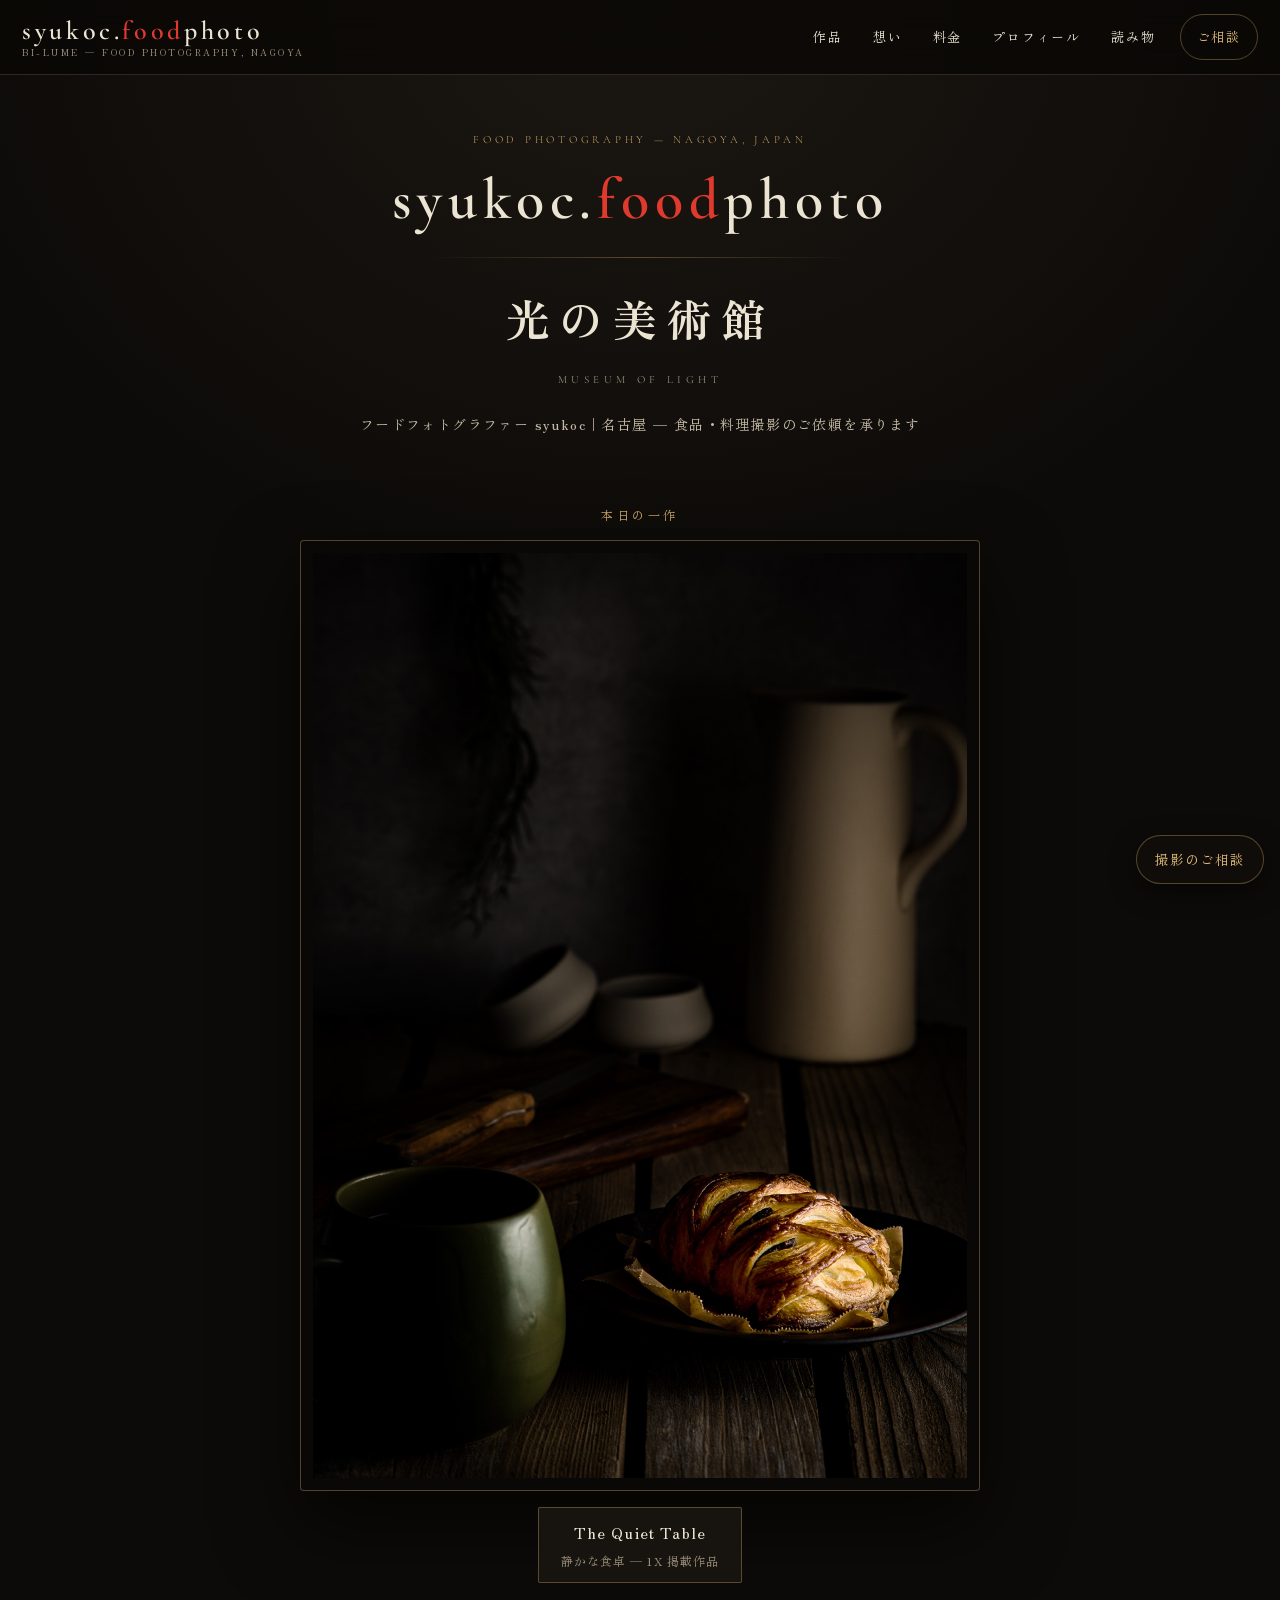
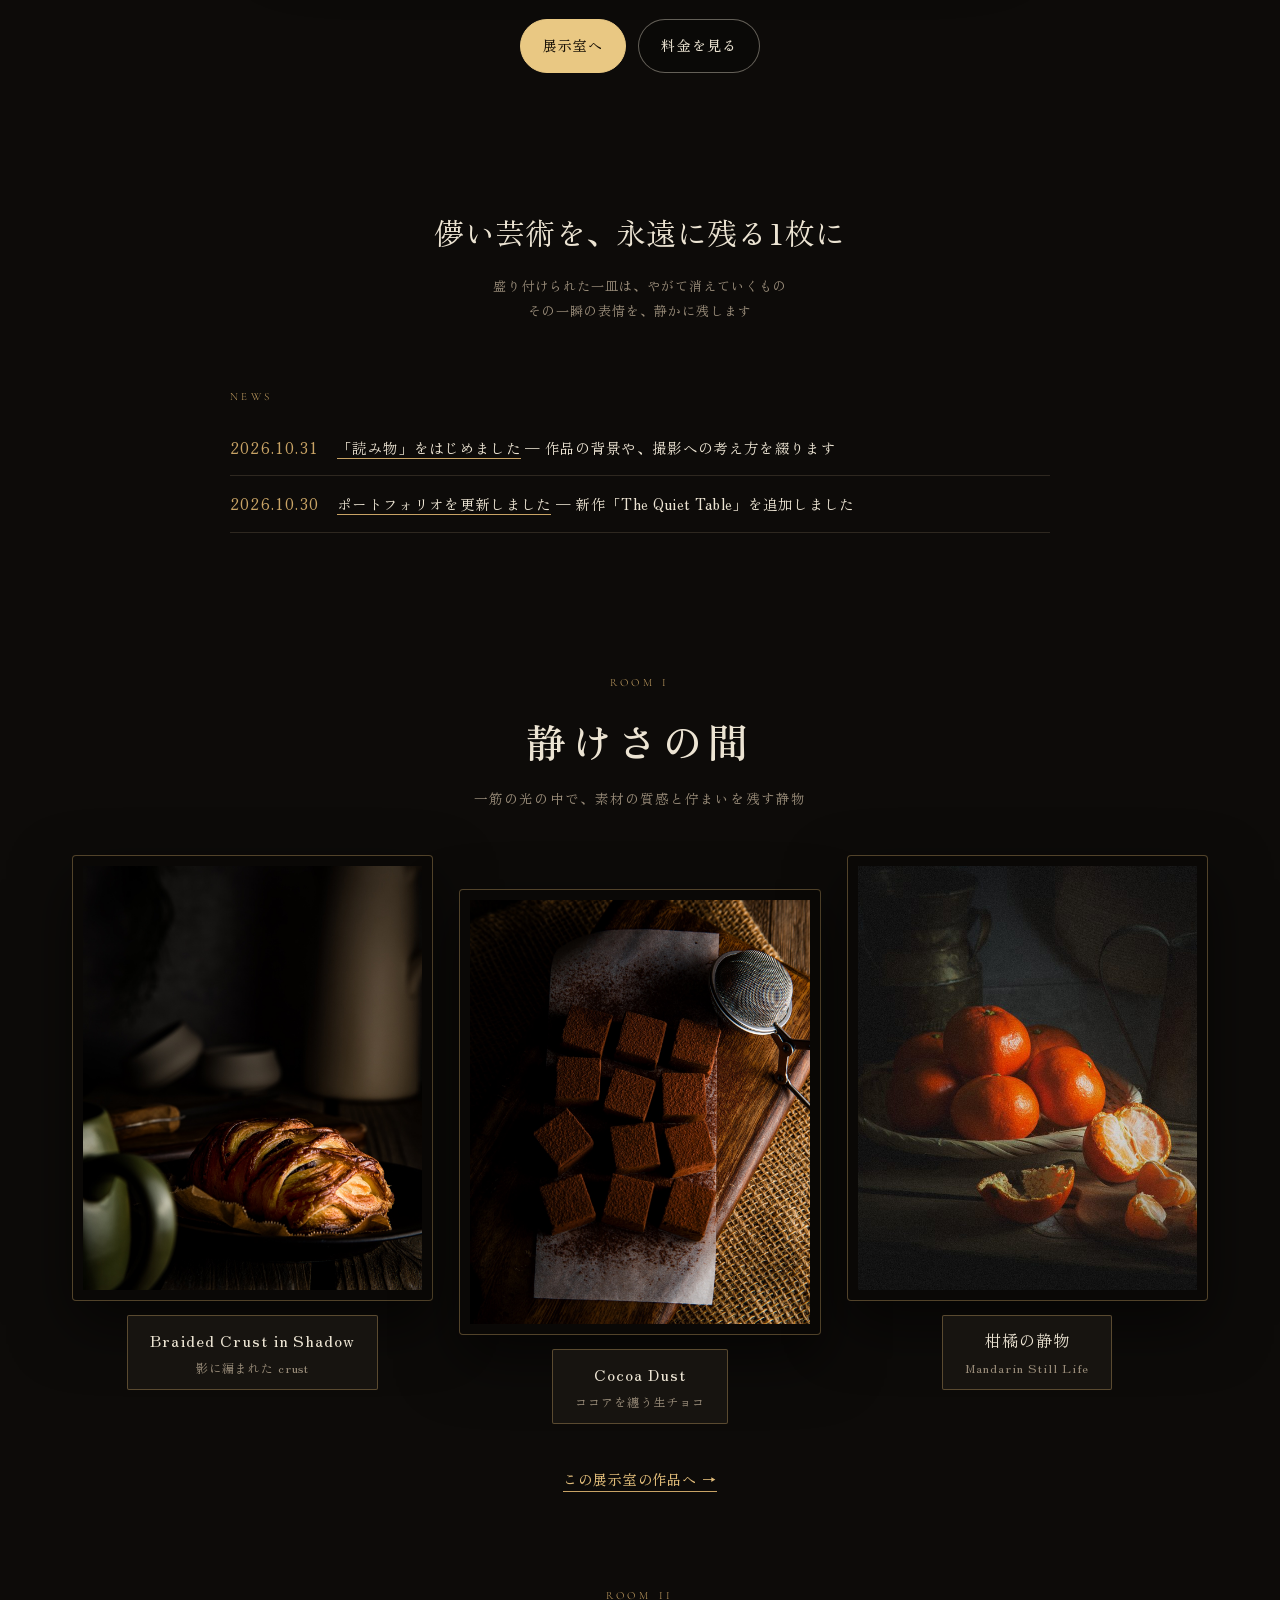
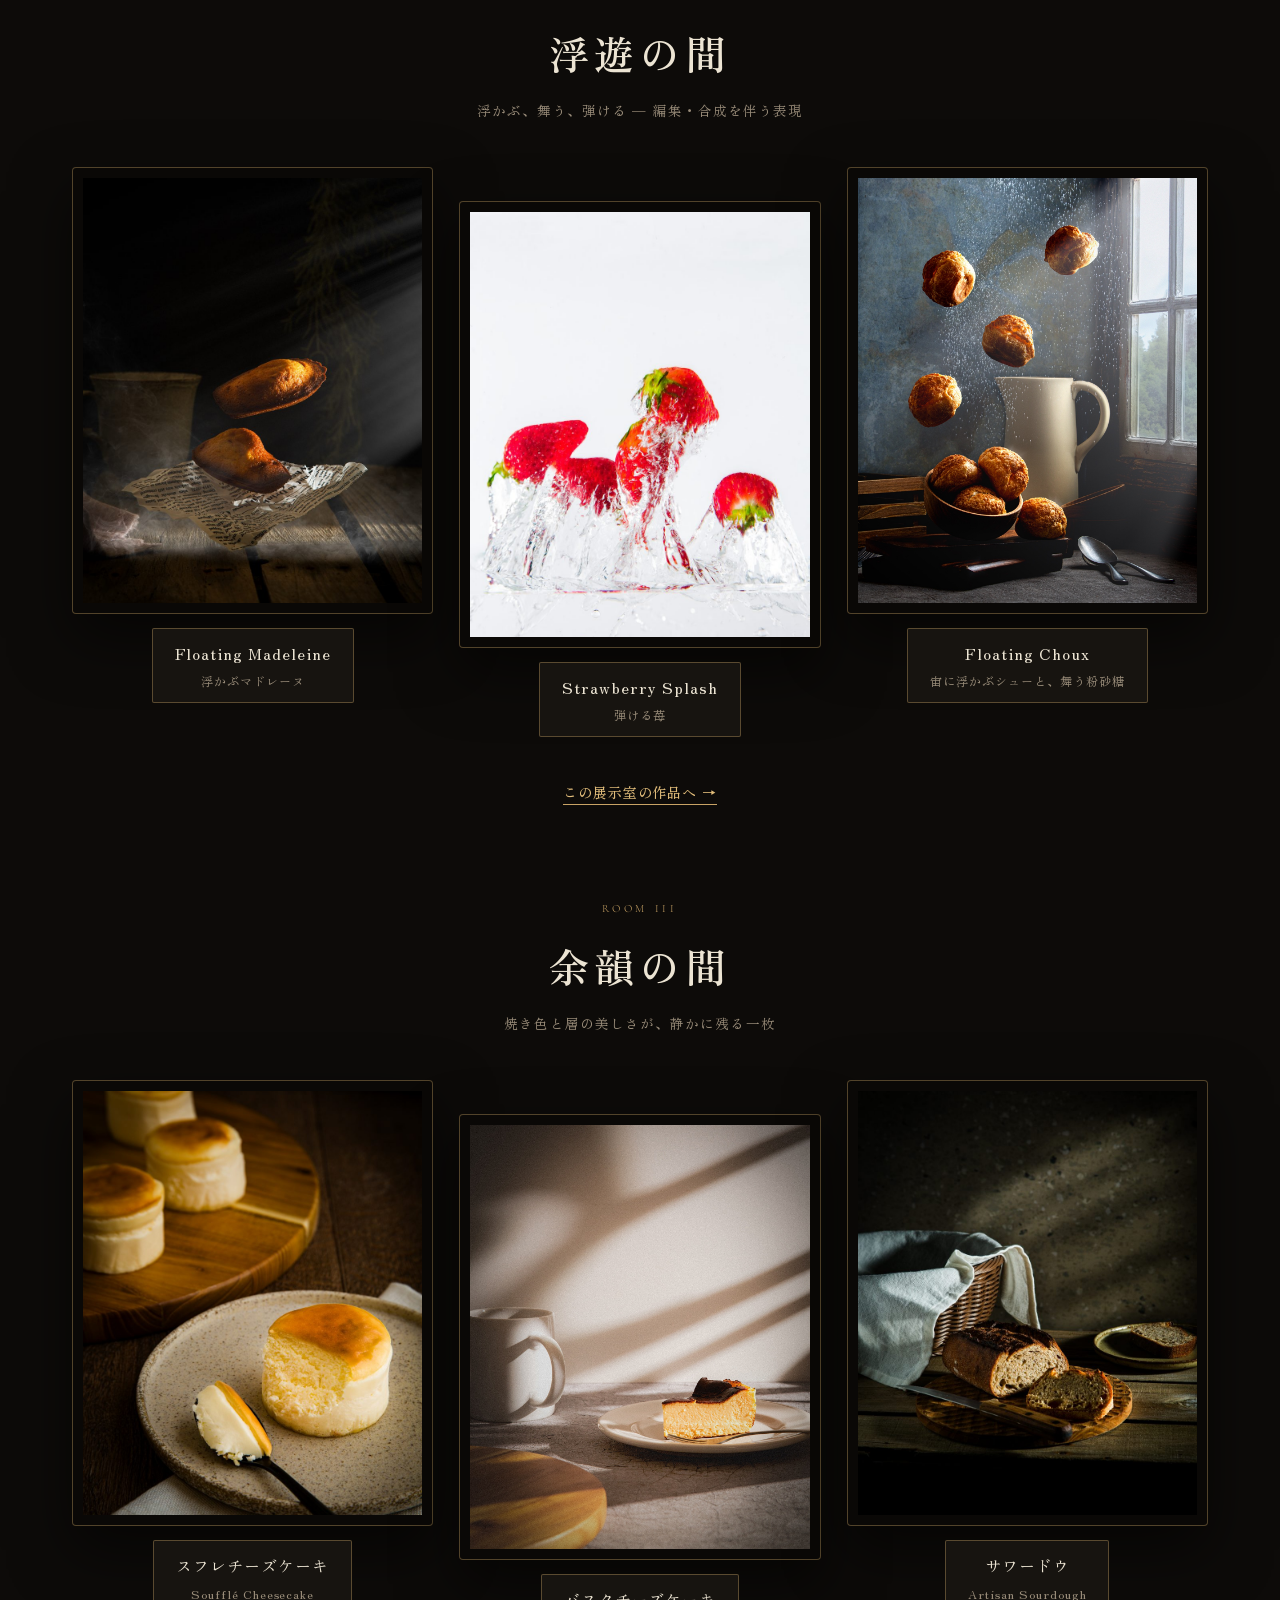
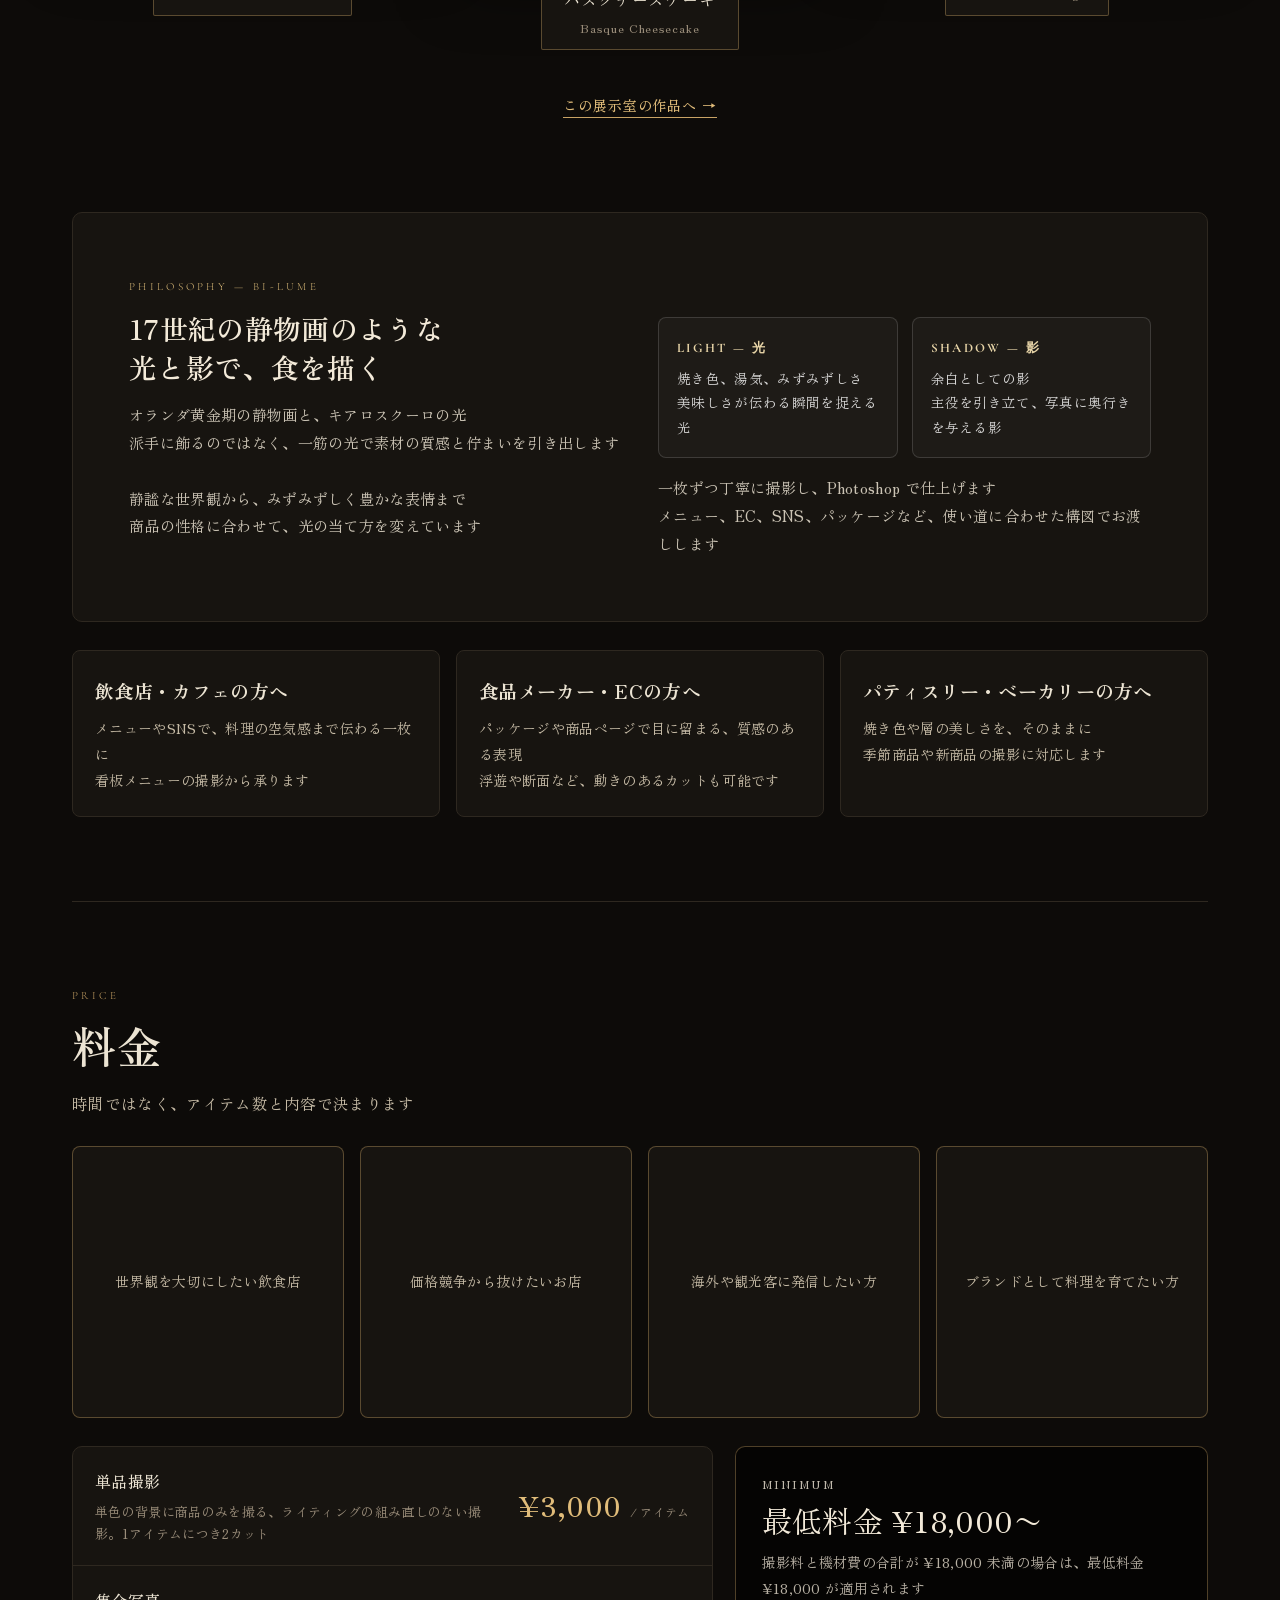
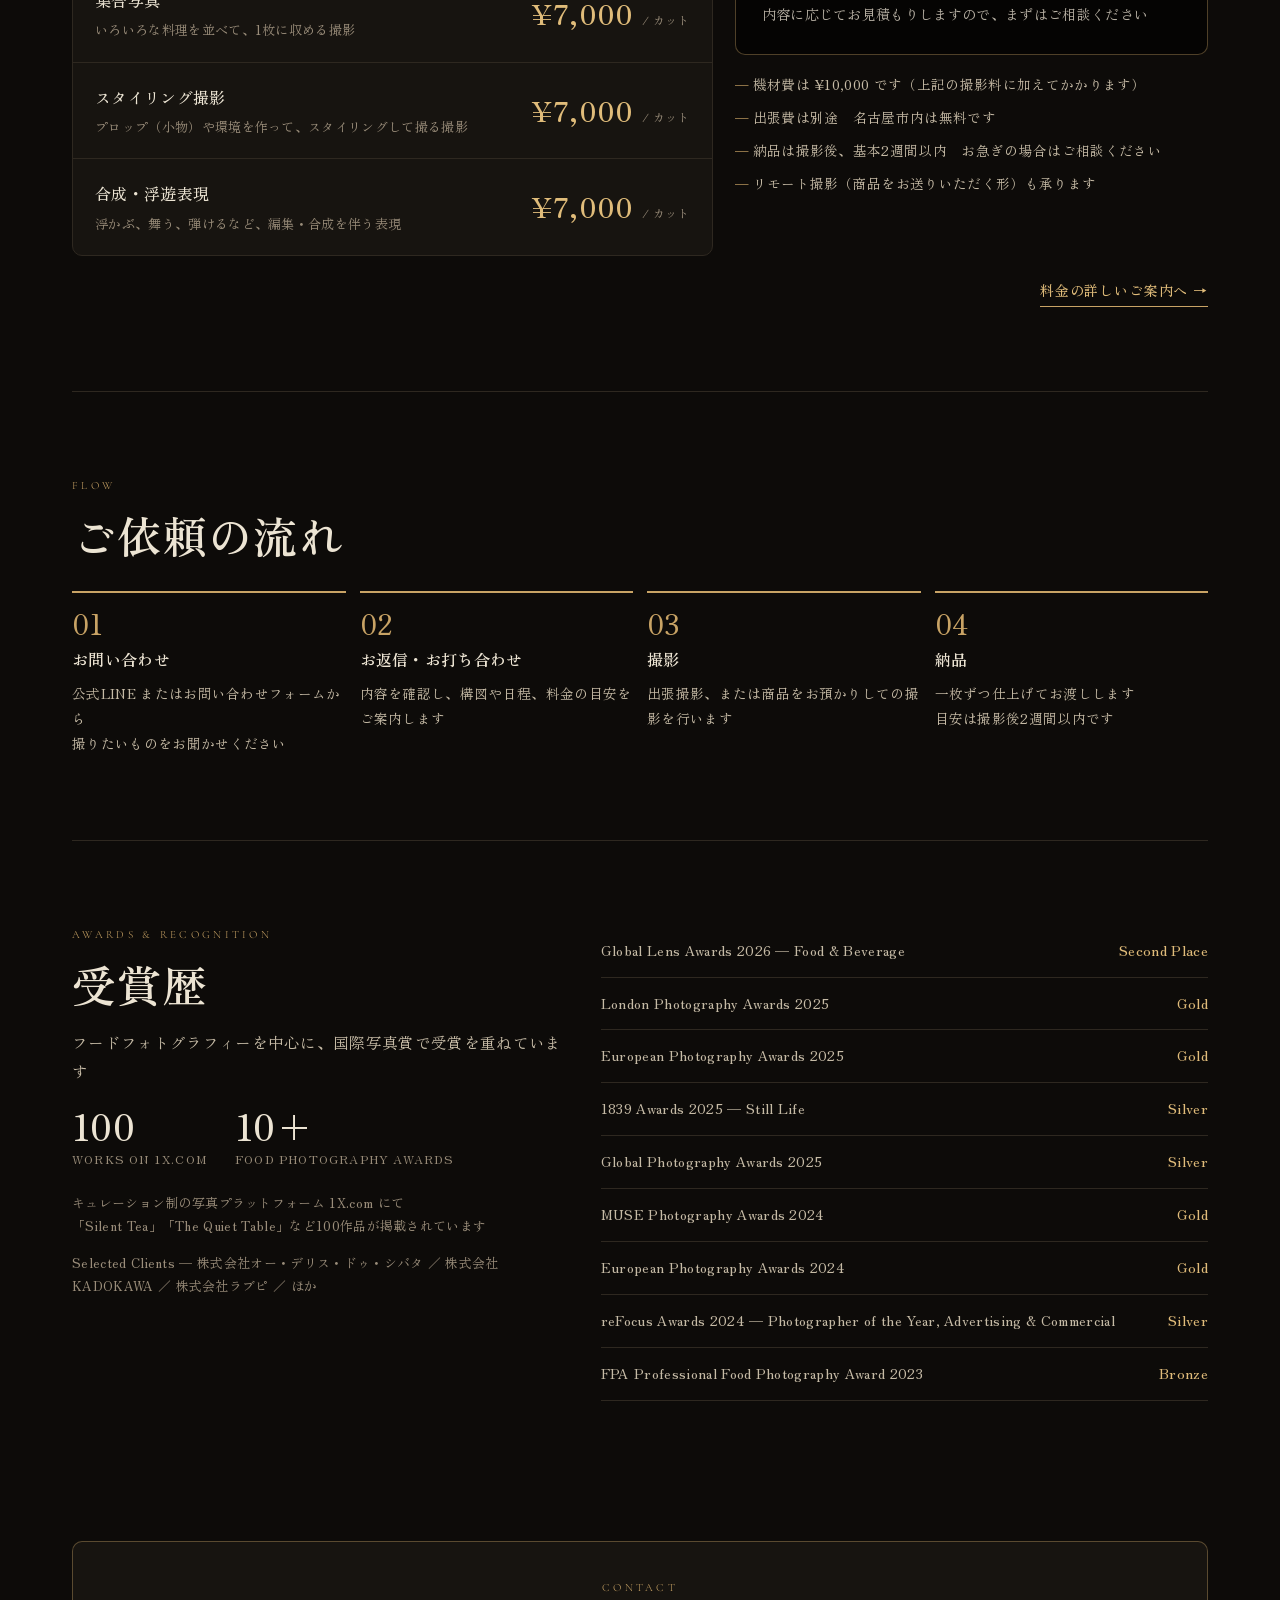
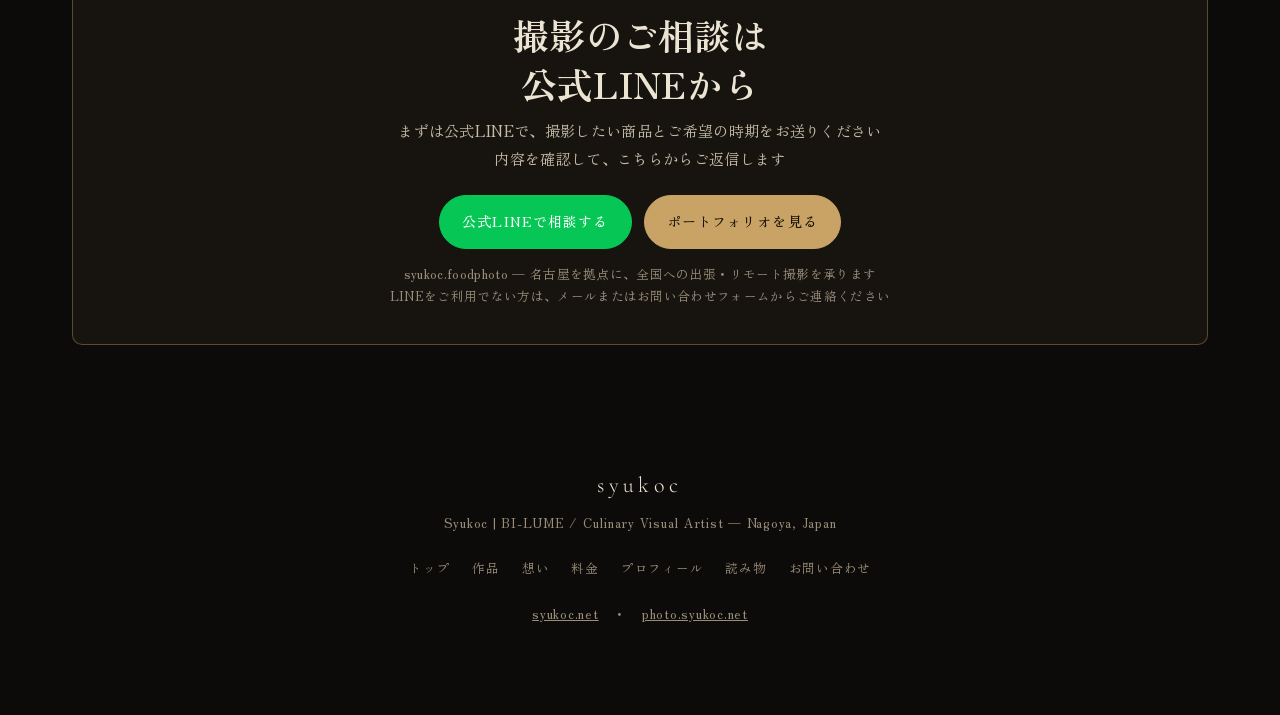
==== index.html @ c7674ef5 "ロゴ表記を統一（foodだけ赤）" ====
<!doctype html>
<html lang="ja">
<head>
<meta charset="utf-8">
<meta name="viewport" content="width=device-width, initial-scale=1, viewport-fit=cover">
<meta name="color-scheme" content="dark">
<link rel="icon" href="data:,">
<title>名古屋のフードフォトグラファー｜syukoc公式サイト</title>
<meta name="description" content="名古屋を拠点に、飲食店・和菓子店・食品ブランドの世界観を伝える料理写真を撮影しています。光と影で食の美しさを残すフードフォトグラファー syukoc の公式サイト。">
<link rel="canonical" href="https://www.syukoc.net/">
<meta name="google-site-verification" content="us7a9GE7_CIHOHsXaf1vhZFBxDh8U48A8EWt_XyC5-M">
<link rel="preconnect" href="https://fonts.googleapis.com"><link rel="preconnect" href="https://fonts.gstatic.com" crossorigin><link href="https://fonts.googleapis.com/css2?family=Cormorant+Garamond:ital,wght@0,400;0,500;0,600;1,400&family=Zen+Old+Mincho:wght@400;700;900&family=Noto+Sans+JP:wght@300;400;500;700&display=swap" rel="stylesheet">
<link rel="stylesheet" href="assets/museum.css">
</head>
<body>
<header class="header" id="header">
  <a class="logo" href="index.html">syukoc.<span class="food">food</span>photo<small>BI-LUME — FOOD PHOTOGRAPHY, NAGOYA</small></a>
  <nav class="nav" aria-label="メインメニュー">
    <a href="collections/">作品</a><a href="philosophy/">想い</a><a href="services/">料金</a><a href="who-is-syukoc/">プロフィール</a><a href="読み物/">読み物</a>
    <a class="cta" href="contact/">ご相談</a>
  </nav>
</header>
<main>

  <section class="entrance" aria-label="入口">
    <div class="exhibit-tag">Food Photography — Nagoya, Japan</div>
    <h1 class="brand">syukoc.<span class="food">food</span>photo</h1>
    <div class="brand-rule"></div>
    <h2 class="museum-name">光の美術館<small>Museum of Light</small></h2>
    <p class="identity-line">フードフォトグラファー syukoc｜名古屋 — 食品・料理撮影のご依頼を承ります</p>

    <div class="today">
      <div class="today-tag">本日の一作</div>
      <div class="frame"><img src="assets/img/quiet-table.jpg" alt="暗い光の中、木のテーブルにパンと器を置いた静かな食卓"></div>
      <div class="plate"><span class="t">The Quiet Table</span><span class="s">静かな食卓 — 1X 掲載作品</span></div>
    </div>

    <div class="entrance-actions">
      <a class="btn btn-gold" href="#rooms">展示室へ</a>
      <a class="btn btn-ghost" href="services/">料金を見る</a>
    </div>
  </section>

  <div class="wrap">
    <section class="intro">
      <p>儚い芸術を、永遠に残る1枚に</p>
      <small>盛り付けられた一皿は、やがて消えていくもの<br>その一瞬の表情を、静かに残します</small>
    </section>

    <section class="section-tight" aria-label="お知らせ">
      <div class="news">
        <div class="label">News</div>
        <ul class="news-list">
          <li><time datetime="2026-10-31">2026.10.31</time><span><a href="読み物/">「読み物」をはじめました</a> — 作品の背景や、撮影への考え方を綴ります</span></li>
          <li><time datetime="2026-10-30">2026.10.30</time><span><a href="https://photo.syukoc.net" target="_blank" rel="noopener">ポートフォリオを更新しました</a> — 新作「The Quiet Table」を追加しました</span></li>
        </ul>
      </div>
    </section>
  </div>

  <div class="wrap" id="rooms">

    <section class="room" aria-label="第一室 静けさの間">
      <div class="room-head">
        <div class="no">Room I</div>
        <h2>静けさの間</h2>
        <p>一筋の光の中で、素材の質感と佇まいを残す静物</p>
      </div>
      <div class="hang">
        <figure class="work">
          <div class="frame"><img src="assets/img/braided.jpg" alt="編み目の焼き色が際立つパンを、光と影の中で近くから捉えた静物"></div>
          <div class="plate"><span class="t">Braided Crust in Shadow</span><span class="s">影に編まれた crust</span></div>
        </figure>
        <figure class="work">
          <div class="frame"><img src="assets/img/cocoa.jpg" alt="ココアパウダーを纏った生チョコを真上から捉えた写真"></div>
          <div class="plate"><span class="t">Cocoa Dust</span><span class="s">ココアを纏う生チョコ</span></div>
        </figure>
        <figure class="work">
          <div class="frame"><img src="assets/img/09-mandarin-still-life.jpg" alt="柑橘を題材にした静物"></div>
          <div class="plate"><span class="t">柑橘の静物</span><span class="s">Mandarin Still Life</span></div>
        </figure>
      </div>
      <div class="room-link"><a class="link-arrow" href="the-alchemy-of-light/">この展示室の作品へ →</a></div>
    </section>

    <section class="room" aria-label="第二室 浮遊の間">
      <div class="room-head">
        <div class="no">Room II</div>
        <h2>浮遊の間</h2>
        <p>浮かぶ、舞う、弾ける — 編集・合成を伴う表現</p>
      </div>
      <div class="hang">
        <figure class="work">
          <div class="frame"><img src="assets/img/madeleine.jpg" alt="一筋の光の中で浮遊するマドレーヌ"></div>
          <div class="plate"><span class="t">Floating Madeleine</span><span class="s">浮かぶマドレーヌ</span></div>
        </figure>
        <figure class="work">
          <div class="frame"><img src="assets/img/strawberry-splash.jpg" alt="水しぶきとともに弾ける苺"></div>
          <div class="plate"><span class="t">Strawberry Splash</span><span class="s">弾ける苺</span></div>
        </figure>
        <figure class="work">
          <div class="frame"><img src="assets/img/floating-choux.jpg" alt="窓辺の光の中で浮かぶシュークリームと、舞う粉砂糖"></div>
          <div class="plate"><span class="t">Floating Choux</span><span class="s">宙に浮かぶシューと、舞う粉砂糖</span></div>
        </figure>
      </div>
      <div class="room-link"><a class="link-arrow" href="gravity-defied/">この展示室の作品へ →</a></div>
    </section>

    <section class="room" aria-label="第三室 余韻の間">
      <div class="room-head">
        <div class="no">Room III</div>
        <h2>余韻の間</h2>
        <p>焼き色と層の美しさが、静かに残る一枚</p>
      </div>
      <div class="hang">
        <figure class="work">
          <div class="frame"><img src="assets/img/souffle.jpg" alt="スフレチーズケーキ"></div>
          <div class="plate"><span class="t">スフレチーズケーキ</span><span class="s">Soufflé Cheesecake</span></div>
        </figure>
        <figure class="work">
          <div class="frame"><img src="assets/img/basque.jpg" alt="窓辺の光で撮ったバスクチーズケーキ"></div>
          <div class="plate"><span class="t">バスクチーズケーキ</span><span class="s">Basque Cheesecake</span></div>
        </figure>
        <figure class="work">
          <div class="frame"><img src="assets/img/03-artisan-sourdough.jpg" alt="職人のサワードウブレッド"></div>
          <div class="plate"><span class="t">サワードウ</span><span class="s">Artisan Sourdough</span></div>
        </figure>
      </div>
      <div class="room-link"><a class="link-arrow" href="culinary-narratives/">この展示室の作品へ →</a></div>
    </section>

    <section class="section" id="philosophy">
      <div class="philosophy">
        <div class="label">Philosophy — BI-LUME</div>
        <div class="philosophy-grid">
          <div>
            <h3>17世紀の静物画のような<br>光と影で、食を描く</h3>
            <p>オランダ黄金期の静物画と、キアロスクーロの光<br>派手に飾るのではなく、一筋の光で素材の質感と佇まいを引き出します<br><br>静謐な世界観から、みずみずしく豊かな表情まで<br>商品の性格に合わせて、光の当て方を変えています</p>
          </div>
          <div>
            <div class="bi">
              <div><b>LIGHT — 光</b><span>焼き色、湯気、みずみずしさ<br>美味しさが伝わる瞬間を捉える光</span></div>
              <div><b>SHADOW — 影</b><span>余白としての影<br>主役を引き立て、写真に奥行きを与える影</span></div>
            </div>
            <p style="margin-top:16px">一枚ずつ丁寧に撮影し、Photoshop で仕上げます<br>メニュー、EC、SNS、パッケージなど、使い道に合わせた構図でお渡しします</p>
          </div>
        </div>
      </div>

      <div class="cols3">
        <article class="use"><h3>飲食店・カフェの方へ</h3><p>メニューやSNSで、料理の空気感まで伝わる一枚に<br>看板メニューの撮影から承ります</p></article>
        <article class="use"><h3>食品メーカー・ECの方へ</h3><p>パッケージや商品ページで目に留まる、質感のある表現<br>浮遊や断面など、動きのあるカットも可能です</p></article>
        <article class="use"><h3>パティスリー・ベーカリーの方へ</h3><p>焼き色や層の美しさを、そのままに<br>季節商品や新商品の撮影に対応します</p></article>
      </div>
    </section>

    <hr class="divider">

    <section class="section" id="price">
      <div class="label">Price</div>
      <h2 class="h2">料金</h2>
      <p class="lead">時間ではなく、アイテム数と内容で決まります</p>

      <div class="audience-grid" aria-label="対象となるお客様">
        <article class="use"><p>世界観を大切にしたい飲食店</p></article>
        <article class="use"><p>価格競争から抜けたいお店</p></article>
        <article class="use"><p>海外や観光客に発信したい方</p></article>
        <article class="use"><p>ブランドとして料理を育てたい方</p></article>
      </div>

      <div class="price-layout">
        <div class="price-main">
          <div class="price-row">
            <div><h3>単品撮影</h3><p>単色の背景に商品のみを撮る、ライティングの組み直しのない撮影。1アイテムにつき2カット</p></div>
            <div class="price">¥3,000 <small>/ アイテム</small></div>
          </div>
          <div class="price-row">
            <div><h3>集合写真</h3><p>いろいろな料理を並べて、1枚に収める撮影</p></div>
            <div class="price">¥7,000 <small>/ カット</small></div>
          </div>
          <div class="price-row">
            <div><h3>スタイリング撮影</h3><p>プロップ（小物）や環境を作って、スタイリングして撮る撮影</p></div>
            <div class="price">¥7,000 <small>/ カット</small></div>
          </div>
          <div class="price-row">
            <div><h3>合成・浮遊表現</h3><p>浮かぶ、舞う、弾けるなど、編集・合成を伴う表現</p></div>
            <div class="price">¥7,000 <small>/ カット</small></div>
          </div>
        </div>
        <div>
          <div class="min-box">
            <div style="font-size:12px;letter-spacing:.18em;opacity:.8">MINIMUM</div>
            <div class="big">最低料金 ¥18,000〜</div>
            <p>撮影料と機材費の合計が ¥18,000 未満の場合は、最低料金 ¥18,000 が適用されます<br>内容に応じてお見積もりしますので、まずはご相談ください</p>
          </div>
          <ul class="note-list">
            <li>機材費は ¥10,000 です（上記の撮影料に加えてかかります）</li>
            <li>出張費は別途　名古屋市内は無料です</li>
            <li>納品は撮影後、基本2週間以内　お急ぎの場合はご相談ください</li>
            <li>リモート撮影（商品をお送りいただく形）も承ります</li>
          </ul>
        </div>
      </div>
      <div class="works-note"><a class="link-arrow" href="services/">料金の詳しいご案内へ →</a></div>
    </section>

    <hr class="divider">

    <section class="section" id="flow">
      <div class="label">Flow</div>
      <h2 class="h2">ご依頼の流れ</h2>
      <div class="flow">
        <div class="step"><div class="num">01</div><h3>お問い合わせ</h3><p>公式LINE またはお問い合わせフォームから<br>撮りたいものをお聞かせください</p></div>
        <div class="step"><div class="num">02</div><h3>お返信・お打ち合わせ</h3><p>内容を確認し、構図や日程、料金の目安をご案内します</p></div>
        <div class="step"><div class="num">03</div><h3>撮影</h3><p>出張撮影、または商品をお預かりしての撮影を行います</p></div>
        <div class="step"><div class="num">04</div><h3>納品</h3><p>一枚ずつ仕上げてお渡しします<br>目安は撮影後2週間以内です</p></div>
      </div>
    </section>

    <hr class="divider">

    <section class="section" id="awards">
      <div class="awards">
        <div>
          <div class="label">Awards &amp; Recognition</div>
          <h2 class="h2">受賞歴</h2>
          <p class="lead">フードフォトグラフィーを中心に、国際写真賞で受賞を重ねています</p>
          <div class="stat">
            <div><b>100</b><span>WORKS ON 1X.COM</span></div>
            <div><b>10+</b><span>FOOD PHOTOGRAPHY AWARDS</span></div>
          </div>
          <p style="color:var(--muted);font-size:13px;margin-top:18px;line-height:1.8">キュレーション制の写真プラットフォーム 1X.com にて<br>「Silent Tea」「The Quiet Table」など100作品が掲載されています</p>
          <p style="color:var(--muted);font-size:13px;margin-top:10px;line-height:1.8">Selected Clients — 株式会社オー・デリス・ドゥ・シバタ ／ 株式会社KADOKAWA ／ 株式会社ラブピ ／ ほか</p>
        </div>
        <ul class="award-list">
          <li><span>Global Lens Awards 2026 — Food &amp; Beverage</span><span>Second Place</span></li>
          <li><span>London Photography Awards 2025</span><span>Gold</span></li>
          <li><span>European Photography Awards 2025</span><span>Gold</span></li>
          <li><span>1839 Awards 2025 — Still Life</span><span>Silver</span></li>
          <li><span>Global Photography Awards 2025</span><span>Silver</span></li>
          <li><span>MUSE Photography Awards 2024</span><span>Gold</span></li>
          <li><span>European Photography Awards 2024</span><span>Gold</span></li>
          <li><span>reFocus Awards 2024 — Photographer of the Year, Advertising &amp; Commercial</span><span>Silver</span></li>
          <li><span>FPA Professional Food Photography Award 2023</span><span>Bronze</span></li>
        </ul>
      </div>
    </section>

    <section class="section-tight" id="contact" style="padding-bottom:84px">
      <div class="contact">
        <div class="label" style="text-align:center">Contact</div>
        <h2>撮影のご相談は<br>公式LINEから</h2>
        <p>まずは公式LINEで、撮影したい商品とご希望の時期をお送りください<br>内容を確認して、こちらからご返信します</p>
        <div style="display:flex;gap:12px;justify-content:center;flex-wrap:wrap">
          <a class="btn btn-line" href="https://lin.ee/RTCfIxx" target="_blank" rel="noopener">公式LINEで相談する</a>
          <a class="btn btn-dark" href="https://photo.syukoc.net" target="_blank" rel="noopener">ポートフォリオを見る</a>
        </div>
        <small>syukoc.foodphoto — 名古屋を拠点に、全国への出張・リモート撮影を承ります<br>LINEをご利用でない方は、メールまたはお問い合わせフォームからご連絡ください</small>
      </div>
    </section>
  </div>

</main>
<a class="consult-fixed" href="https://lin.ee/RTCfIxx" target="_blank" rel="noopener">撮影のご相談</a>
<footer>
  <div class="f-logo">syukoc</div>
  <div>Syukoc | BI-LUME / Culinary Visual Artist — Nagoya, Japan</div>
  <nav aria-label="フッターメニュー"><a href="">トップ</a><a href="collections/">作品</a><a href="philosophy/">想い</a><a href="services/">料金</a><a href="who-is-syukoc/">プロフィール</a><a href="読み物/">読み物</a><a href="contact/">お問い合わせ</a></nav>
  <div><a href="https://www.syukoc.net" style="padding:10px">syukoc.net</a> ・ <a href="https://photo.syukoc.net" target="_blank" rel="noopener" style="padding:10px">photo.syukoc.net</a></div>
</footer>
<script src="assets/museum.js"></script>
</body>
</html>
---- assets/museum.css ----
/* 光の美術館 — museum theme for syukoc.net (dark exhibition rooms) */
:root{
  --bg:#0d0b09;
  --bg-2:#12100c;
  --surface:#171410;
  --surface-2:#1d1913;
  --ink:#ece4d3;
  --ink-2:#c6bba6;
  --muted:#9a8d7a;
  --line:#2e2820;
  --line-brass:rgba(200,163,101,.38);
  --brand-red:#e03a2f;
  --gold:#c8a365;
  --gold-2:#e0bc7a;
  --dark:#0d0b09;
  --cream:#f3ead9;
  --radius:6px;
}
*{box-sizing:border-box}
html{scroll-behavior:smooth}
@media (prefers-reduced-motion: reduce){ html{scroll-behavior:auto} *{animation:none!important; transition:none!important} }
body{margin:0;background:var(--bg);color:var(--ink);font-family:"Zen Old Mincho",serif;font-weight:300;line-height:1.85;letter-spacing:.02em;-webkit-font-smoothing:antialiased}
a{color:inherit}
img{display:block;max-width:100%}
button,[role="button"]{min-height:44px}

/* Header — museum nameplate bar */
.header{position:fixed;inset:0 0 auto 0;z-index:50;display:flex;align-items:center;justify-content:space-between;padding:14px 22px;background:rgba(10,8,6,.82);backdrop-filter:blur(14px);color:var(--ink);box-shadow:0 1px 0 var(--line);transition:padding .35s}
.header.scrolled,.header.solid{padding:10px 22px}
.logo{font-family:"Cormorant Garamond",serif;font-size:26px;letter-spacing:.14em;font-weight:600;line-height:1;text-decoration:none;color:var(--ink)}
.logo .food{color:var(--brand-red)}
.logo small{display:block;font-family:"Zen Old Mincho",serif;font-size:9px;letter-spacing:.28em;font-weight:400;margin-top:4px;color:var(--muted)}
.nav{display:flex;gap:6px;align-items:center}
.nav a{text-decoration:none;font-size:13px;letter-spacing:.14em;padding:10px 12px;min-height:44px;display:inline-flex;align-items:center}
.nav a:hover{color:var(--gold-2)}
.nav .cta{border:1px solid var(--line-brass);border-radius:999px;padding:10px 16px;margin-left:6px;white-space:nowrap;flex-shrink:0;color:var(--gold-2)}
@media(max-width:900px){ .nav a:not(.cta){display:none} .logo{font-size:22px} }

/* Buttons */
.btn{display:inline-flex;align-items:center;justify-content:center;gap:8px;text-decoration:none;border-radius:999px;padding:13px 22px;min-height:48px;font-size:14px;letter-spacing:.08em;font-weight:500;transition:.2s;cursor:pointer}
.btn-gold{background:#e9c883;color:#1c1408;border:1px solid #e9c883}
.btn-gold:hover{background:#f4d99a}
.btn-ghost{border:1px solid rgba(236,228,211,.4);color:var(--ink);background:rgba(0,0,0,.18)}
.btn-ghost:hover{border-color:var(--gold-2);color:var(--gold-2)}
.btn-line{background:#06c755;color:#fff;border:1px solid #06c755}
.btn-line:hover{background:#05b34c}
.btn-dark{background:var(--gold);color:#171106;border:1px solid var(--gold)}

/* Fixed consult button */
.consult-fixed{position:fixed;right:16px;bottom:16px;z-index:60;display:inline-flex;align-items:center;gap:8px;background:rgba(16,13,10,.88);backdrop-filter:blur(8px);border:1px solid var(--line-brass);color:var(--gold-2);border-radius:999px;padding:11px 18px;font-size:13.5px;letter-spacing:.08em;text-decoration:none;box-shadow:0 8px 24px rgba(0,0,0,.5)}
.consult-fixed:hover{border-color:var(--gold-2)}

/* Hero (legacy, kept for safety) */
.hero{position:relative;min-height:100svh;background:#0f0c09;color:#fff;display:flex;flex-direction:column;justify-content:flex-end;overflow:hidden}
.hero-img{position:absolute;inset:0;width:100%;height:100%;object-fit:cover;object-position:center 72%}
.hero::after{content:"";position:absolute;inset:0;background:linear-gradient(to top, rgba(8,6,4,.88) 0%, rgba(8,6,4,.28) 42%, rgba(8,6,4,.08) 65%, rgba(8,6,4,.25) 100%)}
.hero-inner{position:relative;z-index:2;padding:0 22px 34px;max-width:1180px;width:100%;margin:0 auto}
.hero-eyebrow{font-family:"Cormorant Garamond",serif;letter-spacing:.32em;font-size:12px;text-transform:uppercase;color:#e8d5a8;margin-bottom:14px}
.hero h1{font-family:"Zen Old Mincho",serif;font-weight:600;font-size:clamp(42px,9vw,84px);line-height:1.08;letter-spacing:.04em;margin:0 0 18px;text-wrap:balance}
.hero h1 span{display:block}
.hero-sub{max-width:560px;font-size:15px;line-height:1.9;color:rgba(255,255,255,.88);margin:0 0 26px}
.hero-actions{display:flex;flex-wrap:wrap;gap:12px;align-items:center}
.hero-meta{display:flex;flex-wrap:wrap;gap:10px 22px;margin-top:28px;padding-top:18px;border-top:1px solid rgba(255,255,255,.22);font-size:12px;letter-spacing:.12em;color:rgba(255,255,255,.82)}
.hero-meta b{font-family:"Zen Old Mincho",serif;font-size:18px;letter-spacing:.06em;color:#fff;font-weight:600}
.scroll-hint{position:absolute;right:22px;bottom:34px;z-index:2;writing-mode:vertical-rl;font-size:11px;letter-spacing:.28em;color:rgba(255,255,255,.7)}
@media(max-width:640px){ .scroll-hint{display:none} .hero-inner{padding-bottom:28px} .hero-img{object-position:center 68%} }

/* Sub page hero — dark gallery entrance */
.page-hero{position:relative;background:#0b0908;color:var(--ink);overflow:hidden}
.page-hero img{position:absolute;inset:0;width:100%;height:100%;object-fit:cover;object-position:center 60%;opacity:.55}
.page-hero::after{content:"";position:absolute;inset:0;background:linear-gradient(to top, rgba(8,6,4,.94) 0%, rgba(8,6,4,.5) 55%, rgba(8,6,4,.45) 100%)}
.page-hero-inner{position:relative;z-index:2;max-width:1180px;margin:0 auto;padding:150px 22px 54px;width:100%}
.page-hero .eyebrow{font-family:"Cormorant Garamond",serif;letter-spacing:.32em;font-size:12px;text-transform:uppercase;color:#e8d5a8;margin-bottom:12px}
.page-hero h1{font-family:"Zen Old Mincho",serif;font-weight:600;font-size:clamp(30px,6vw,52px);line-height:1.25;letter-spacing:.03em;margin:0;text-wrap:balance}

/* Layout */
.wrap{max-width:1180px;margin:0 auto;padding:0 22px}
.wrap-narrow{max-width:820px;margin:0 auto;padding:0 22px}
.section{padding:84px 0}
.section-tight{padding:56px 0}
.label{font-family:"Cormorant Garamond",serif;letter-spacing:.30em;font-size:11px;text-transform:uppercase;color:var(--gold);margin-bottom:12px}
.h2{font-family:"Zen Old Mincho",serif;font-size:clamp(28px,5vw,44px);line-height:1.25;font-weight:600;margin:0 0 16px;letter-spacing:.03em}
.h3{font-family:"Zen Old Mincho",serif;font-size:22px;line-height:1.4;font-weight:600;margin:34px 0 12px;letter-spacing:.02em}
.lead{color:var(--ink-2);max-width:680px;font-size:15.5px}
.divider{height:1px;background:var(--line);border:0;margin:0}
.prose p{color:var(--ink-2);font-size:15.5px;margin:0 0 1.4em}
.prose p strong,.prose p b{color:var(--ink)}
.en{font-family:"Cormorant Garamond",serif;font-style:italic;color:var(--muted)}
.photo{margin:28px 0}
.photo img{width:100%;height:auto;border:1px solid var(--line-brass);border-radius:4px;box-shadow:0 24px 60px rgba(0,0,0,.55);padding:10px;background:#0a0806}
.photo figcaption{font-size:12.5px;color:var(--muted);margin-top:10px;letter-spacing:.06em;text-align:center}

/* Intro strip */
.intro{padding:64px 0 8px;text-align:center}
.intro p{font-family:"Zen Old Mincho",serif;font-size:clamp(20px,3.6vw,30px);line-height:1.7;margin:0}
.intro small{display:block;margin-top:16px;font-family:"Zen Old Mincho",serif;font-size:13px;color:var(--muted);letter-spacing:.08em;line-height:1.9}

/* News */
.news{max-width:820px;margin:0 auto}
.news-list{list-style:none;padding:0;margin:0;display:grid}
.news-list li{display:flex;gap:18px;padding:14px 0;border-bottom:1px solid var(--line);font-size:14.5px;align-items:baseline}
.news-list time{font-family:"Zen Old Mincho",serif;letter-spacing:.08em;color:var(--gold);white-space:nowrap;font-size:15px}
.news-list a{text-decoration:none;border-bottom:1px solid var(--gold)}

/* Works */
.works-head{display:flex;justify-content:space-between;align-items:flex-end;gap:20px;flex-wrap:wrap;margin-bottom:28px}
.filters{display:flex;gap:8px;flex-wrap:wrap}
.chip{border:1px solid var(--line);background:var(--surface);color:var(--ink-2);border-radius:999px;padding:10px 16px;min-height:44px;font-size:13px;letter-spacing:.06em;cursor:pointer;font-family:inherit}
.chip[aria-pressed="true"]{background:var(--gold);color:#171106;border-color:var(--gold)}
.works-grid{display:grid;grid-template-columns:repeat(3,1fr);gap:18px}
@media(max-width:900px){ .works-grid{grid-template-columns:repeat(2,1fr)} }
@media(max-width:560px){ .works-grid{grid-template-columns:1fr} }
.card{position:relative;overflow:hidden;border-radius:4px;background:#0a0806;cursor:pointer;border:1px solid var(--line-brass);padding:10px;text-align:left;width:100%;aspect-ratio:4/5;margin:0;font-family:inherit}
.card img{width:100%;height:100%;object-fit:cover;transition:transform .8s cubic-bezier(.2,.7,.2,1)}
.card:hover img,.card:focus-visible img{transform:scale(1.04)}
.card figcaption{position:absolute;inset:auto 10px 10px 10px;padding:22px;background:linear-gradient(to top, rgba(0,0,0,.85), transparent 78%);color:#fff}
.card .cat{font-size:11px;letter-spacing:.22em;color:#e8d5a8;text-transform:uppercase;font-family:"Cormorant Garamond",serif}
.card .title{font-family:"Zen Old Mincho",serif;font-size:22px;line-height:1.3;margin-top:4px}
.card .en-name{font-family:"Cormorant Garamond",serif;font-style:italic;opacity:.85;font-size:15px}
.works-note{margin-top:22px;display:flex;justify-content:flex-end;gap:16px;flex-wrap:wrap;align-items:center}
.link-arrow{text-decoration:none;font-weight:500;font-size:14px;letter-spacing:.06em;border-bottom:1px solid var(--gold);padding-bottom:2px;white-space:nowrap;color:var(--gold-2)}

/* Philosophy band */
.philosophy{background:var(--surface);color:var(--cream);border:1px solid var(--line);border-radius:10px;padding:52px 28px;overflow:hidden;position:relative}
@media(min-width:900px){ .philosophy{padding:64px 56px} }
.philosophy .label{color:#d9b978}
.philosophy-grid{display:grid;grid-template-columns:1fr 1fr;gap:36px;margin-top:10px}
@media(max-width:820px){ .philosophy-grid{grid-template-columns:1fr} }
.philosophy h3{font-family:"Zen Old Mincho",serif;font-size:28px;line-height:1.4;margin:0 0 14px;font-weight:600}
.philosophy p{color:rgba(243,234,217,.82);font-size:15px;margin:0}
.bi{display:grid;grid-template-columns:1fr 1fr;gap:14px;margin-top:8px}
.bi div{border:1px solid rgba(255,255,255,.14);border-radius:8px;padding:18px;background:rgba(255,255,255,.03)}
.bi b{display:block;font-family:"Cormorant Garamond",serif;letter-spacing:.18em;font-size:13px;color:#e8d5a8;margin-bottom:6px}
.bi span{font-size:13.5px;color:rgba(255,255,255,.82);line-height:1.8;display:block}

/* Numbered blocks */
.num-blocks{display:grid;gap:0;margin-top:10px}
.num-block{display:grid;grid-template-columns:88px 1fr;gap:20px;padding:30px 0;border-bottom:1px solid var(--line)}
.num-block:last-child{border-bottom:0}
.num-block .num{font-family:"Zen Old Mincho",serif;font-size:44px;color:var(--gold);line-height:1}
.num-block .en-t{font-family:"Cormorant Garamond",serif;font-style:italic;color:var(--muted);font-size:15px;letter-spacing:.06em}
.num-block h3{font-family:"Zen Old Mincho",serif;font-size:22px;margin:2px 0 10px;font-weight:600}
.num-block p{color:var(--ink-2);font-size:15px;margin:0}
@media(max-width:560px){ .num-block{grid-template-columns:56px 1fr} .num-block .num{font-size:32px} }

/* For who / use cards */
.cols3{display:grid;grid-template-columns:repeat(3,1fr);gap:16px;margin-top:28px}
@media(max-width:820px){ .cols3{grid-template-columns:1fr} }
.cols2{display:grid;grid-template-columns:1fr 1fr;gap:16px;margin-top:28px}
@media(max-width:820px){ .cols2{grid-template-columns:1fr} }
.use{border:1px solid var(--line);background:var(--surface);border-radius:8px;padding:22px}
.use h3{margin:0 0 8px;font-family:"Zen Old Mincho",serif;font-size:19px}
.use p{margin:0;color:var(--ink-2);font-size:14px}
.audience-grid{display:grid;grid-template-columns:repeat(4,1fr);gap:16px;margin-top:28px}
.audience-grid .use{display:flex;align-items:center;justify-content:center;text-align:center;aspect-ratio:1/1;border-color:var(--line-brass)}
@media(max-width:820px){ .audience-grid{grid-template-columns:1fr 1fr} }

/* Price */
.price-layout{display:grid;grid-template-columns:1.15fr .85fr;gap:22px;align-items:start;margin-top:28px}
@media(max-width:900px){ .price-layout{grid-template-columns:1fr} }
.price-main{border:1px solid var(--line);border-radius:10px;overflow:hidden;background:var(--surface)}
.price-row{display:grid;grid-template-columns:1fr auto;gap:16px;padding:20px 22px;border-bottom:1px solid var(--line);align-items:center}
.price-row:last-child{border-bottom:0}
.price-row h3{margin:0;font-size:16px;font-weight:500}
.price-row p{margin:4px 0 0;color:var(--muted);font-size:13px;line-height:1.7}
.price{font-family:"Zen Old Mincho",serif;font-size:28px;font-weight:600;white-space:nowrap;color:var(--gold-2)}
.price small{font-family:"Zen Old Mincho",serif;font-size:12px;color:var(--muted);font-weight:400}
.min-box{background:#050403;color:var(--cream);border:1px solid var(--line-brass);border-radius:10px;padding:26px}
.min-box .big{font-family:"Zen Old Mincho",serif;font-size:30px;line-height:1.3;margin:6px 0 10px}
.min-box p{color:rgba(243,234,217,.75);font-size:14px;margin:0}
.note-list{list-style:none;padding:0;margin:18px 0 0;display:grid;gap:10px}
.note-list li{font-size:13.5px;color:var(--ink-2);padding-left:18px;position:relative;line-height:1.7}
.note-list li::before{content:"—";position:absolute;left:0;color:var(--gold)}
.example{border:1px solid var(--line);background:var(--surface);border-radius:8px;padding:22px}
.example h3{margin:0 0 8px;font-family:"Zen Old Mincho",serif;font-size:18px}
.example p{margin:0;color:var(--ink-2);font-size:14px}
.example .calc{font-family:"Zen Old Mincho",serif;font-size:17px;color:var(--ink);letter-spacing:.02em}

/* Flow */
.flow{display:grid;grid-template-columns:repeat(4,1fr);gap:14px;margin-top:28px}
@media(max-width:900px){ .flow{grid-template-columns:1fr 1fr} }
@media(max-width:520px){ .flow{grid-template-columns:1fr} }
.step{border-top:2px solid var(--gold);padding-top:16px}
.step .num{font-family:"Zen Old Mincho",serif;font-size:28px;color:var(--gold);line-height:1}
.step h3{margin:8px 0 6px;font-size:16px;font-weight:600;font-family:"Zen Old Mincho",serif}
.step p{margin:0;font-size:13.5px;color:var(--ink-2)}

/* FAQ */
.faq{margin-top:10px}
.faq details{border-bottom:1px solid var(--line);padding:16px 0}
.faq summary{font-family:"Zen Old Mincho",serif;font-size:17px;font-weight:600;cursor:pointer;min-height:44px;display:flex;align-items:center}
.faq p{color:var(--ink-2);font-size:14.5px;margin:8px 0 4px}

/* Awards */
.awards{display:grid;grid-template-columns:.9fr 1.1fr;gap:32px;align-items:start}
@media(max-width:820px){ .awards{grid-template-columns:1fr} }
.award-list{list-style:none;padding:0;margin:0;display:grid}
.award-list li{display:flex;justify-content:space-between;gap:16px;padding:13px 0;border-bottom:1px solid var(--line);font-size:14px}
.award-list li span:first-child{color:var(--ink-2)}
.award-list li span:last-child{font-weight:500;white-space:nowrap;color:var(--gold-2)}
.stat{display:flex;gap:28px;flex-wrap:wrap;margin-top:22px}
.stat div b{display:block;font-family:"Zen Old Mincho",serif;font-size:36px;line-height:1;font-weight:600}
.stat div span{font-size:12px;letter-spacing:.1em;color:var(--muted)}

/* Chapters */
.chapter{display:grid;grid-template-columns:1fr 1fr;gap:26px;align-items:center;padding:34px 0;border-bottom:1px solid var(--line)}
.chapter:last-child{border-bottom:0}
@media(max-width:820px){ .chapter{grid-template-columns:1fr} }
.chapter .thumb{border:1px solid var(--line-brass);border-radius:4px;overflow:hidden;aspect-ratio:4/5;background:#0a0806;padding:10px}
.chapter .thumb img{width:100%;height:100%;object-fit:cover}
.chapter .no{font-family:"Cormorant Garamond",serif;letter-spacing:.28em;font-size:12px;color:var(--gold);text-transform:uppercase}
.chapter h3{font-family:"Zen Old Mincho",serif;font-size:26px;margin:8px 0 10px;font-weight:600}
.chapter p{color:var(--ink-2);font-size:15px;margin:0 0 16px}
.gallery{display:grid;grid-template-columns:repeat(3,1fr);gap:16px;margin-top:26px}
@media(max-width:900px){ .gallery{grid-template-columns:repeat(2,1fr)} }
@media(max-width:560px){ .gallery{grid-template-columns:1fr} }
.gallery figure{margin:0;border:1px solid var(--line-brass);border-radius:4px;overflow:hidden;aspect-ratio:4/5;background:#0a0806;padding:10px}
.gallery img{width:100%;height:100%;object-fit:cover}

/* Article */
.article{font-size:16px}
.article p{color:var(--ink-2);margin:0 0 1.1em;line-height:2}
.article .sign{font-family:"Cormorant Garamond",serif;font-style:italic;color:var(--muted);margin-top:34px}
.article-card{border:1px solid var(--line);background:var(--surface);border-radius:10px;overflow:hidden;text-decoration:none;display:block}
.article-card img{width:100%;aspect-ratio:16/10;object-fit:cover}
.article-card .body{padding:22px}
.article-card h3{font-family:"Zen Old Mincho",serif;font-size:21px;margin:0 0 8px}
.article-card p{color:var(--ink-2);font-size:14px;margin:0}

/* Contact form */
.form{display:grid;gap:16px;margin-top:24px}
.form label{font-size:13.5px;font-weight:500;letter-spacing:.05em;display:block;margin-bottom:6px}
.form input,.form textarea,.form select{width:100%;border:1px solid var(--line);border-radius:8px;background:var(--surface);color:var(--ink);padding:13px 14px;font:inherit;font-size:15px;font-weight:300}
.form textarea{min-height:150px;resize:vertical}
.form-note{font-size:12.5px;color:var(--muted)}

/* Contact band */
.contact{background:var(--surface);border:1px solid var(--line-brass);border-radius:10px;padding:36px 28px;text-align:center}
.contact h2{font-family:"Zen Old Mincho",serif;font-size:clamp(26px,5vw,36px);margin:0 0 10px;line-height:1.35}
.contact p{color:var(--ink-2);max-width:520px;margin:0 auto 22px;font-size:15px}
.contact small{display:block;margin-top:14px;color:var(--muted);font-size:12.5px;line-height:1.8}

footer{padding:36px 22px 90px;text-align:center;color:var(--muted);font-size:12.5px;letter-spacing:.06em}
footer .f-logo{font-family:"Cormorant Garamond",serif;font-size:22px;letter-spacing:.2em;color:var(--ink);margin-bottom:6px}
footer nav{display:flex;justify-content:center;flex-wrap:wrap;gap:4px 14px;margin:14px 0}
footer nav a{text-decoration:none;padding:8px 4px}
footer nav a:hover{color:var(--gold-2)}

/* Lightbox */
.dialog{position:fixed;inset:0;z-index:80;background:rgba(6,5,4,.96);display:none;align-items:center;justify-content:center;padding:18px}
.dialog.open{display:flex}
.dialog figure{margin:0;max-width:960px;width:100%}
.dialog img{width:100%;max-height:76vh;object-fit:contain;border-radius:4px;background:#000}
.dialog figcaption{color:#fff;text-align:center;margin-top:14px;font-family:"Zen Old Mincho",serif;font-size:18px}
.dialog figcaption small{display:block;font-family:"Cormorant Garamond",serif;font-style:italic;opacity:.75;font-size:14px;margin-top:2px}
.close{position:absolute;top:14px;right:14px;width:48px;height:48px;border-radius:999px;border:1px solid rgba(255,255,255,.35);background:rgba(255,255,255,.08);color:#fff;font-size:22px;cursor:pointer}
.reveal{opacity:1;transform:none}

/* ============ Museum top page ============ */
.entrance{min-height:100svh;display:flex;flex-direction:column;justify-content:center;align-items:center;text-align:center;padding:130px 22px 70px;position:relative;background:radial-gradient(ellipse 90% 55% at 50% 0%, #1c1712 0%, var(--bg) 62%)}
.entrance .exhibit-tag{font-family:"Cormorant Garamond",serif;letter-spacing:.34em;font-size:11px;text-transform:uppercase;color:var(--gold);margin-bottom:20px}
.brand{font-family:"Cormorant Garamond",serif;font-weight:600;font-size:clamp(30px,5vw,58px);letter-spacing:.1em;line-height:1.05;white-space:nowrap;margin:0}
.brand .food{color:var(--brand-red)}
.brand-rule{width:min(420px,70vw);height:1px;background:linear-gradient(to right, transparent, var(--line-brass), transparent);margin:26px auto 20px}
.museum-name{font-family:"Zen Old Mincho",serif;font-weight:700;font-size:clamp(24px,4.2vw,44px);letter-spacing:.22em;margin:0}
.museum-name small{display:block;font-family:"Cormorant Garamond",serif;font-weight:400;letter-spacing:.4em;font-size:11px;color:var(--muted);margin-top:10px;text-transform:uppercase}
.identity-line{margin-top:22px;font-size:14px;letter-spacing:.1em;color:var(--ink-2)}
.today{margin-top:52px;width:min(680px,100%)}
.today img{filter:brightness(.55) saturate(.92);transition:filter 1.2s ease}
.today.lit img{filter:brightness(1) saturate(1)}
.today .frame{border:1px solid var(--line-brass);background:#0a0806;padding:12px;border-radius:4px;box-shadow:0 34px 80px rgba(0,0,0,.65)}
.today img{width:100%;height:auto}
.plate{display:inline-block;margin-top:16px;border:1px solid var(--line-brass);background:var(--surface);padding:10px 22px;border-radius:2px}
.plate .t{font-family:"Zen Old Mincho",serif;font-size:16px;letter-spacing:.06em}
.plate .s{display:block;font-size:12px;color:var(--muted);letter-spacing:.08em;margin-top:2px}
.today-tag{font-size:12px;letter-spacing:.3em;color:var(--gold);margin-bottom:14px}
.entrance-actions{display:flex;gap:12px;flex-wrap:wrap;justify-content:center;margin-top:36px}

.room{padding:84px 0 8px}
.room-head{text-align:center;margin-bottom:44px}
.room-head .no{font-family:"Cormorant Garamond",serif;letter-spacing:.34em;font-size:11px;color:var(--gold);text-transform:uppercase}
.room-head h2{font-family:"Zen Old Mincho",serif;font-size:clamp(26px,4.6vw,40px);font-weight:600;letter-spacing:.14em;margin:10px 0 8px}
.room-head p{color:var(--muted);font-size:13.5px;letter-spacing:.08em;margin:0}
.hang{display:grid;grid-template-columns:repeat(3,1fr);gap:26px;align-items:start}
@media(max-width:900px){ .hang{grid-template-columns:1fr;max-width:520px;margin:0 auto} }
.work{margin:0;text-align:center}
.work:nth-child(2){margin-top:34px}
@media(max-width:900px){ .work:nth-child(2){margin-top:0} }
.work .frame{border:1px solid var(--line-brass);background:#0a0806;padding:10px;border-radius:4px;box-shadow:0 24px 60px rgba(0,0,0,.55);overflow:hidden}
.work img{width:100%;aspect-ratio:4/5;object-fit:cover;filter:brightness(.5) saturate(.92);transition:filter 1.1s ease}
.work.lit img{filter:brightness(1) saturate(1)}
.work .plate{margin-top:14px}
.room-link{text-align:center;margin-top:40px}

.artist-room{display:grid;grid-template-columns:.85fr 1.15fr;gap:36px;align-items:center}
@media(max-width:820px){ .artist-room{grid-template-columns:1fr} }
.artist-room .frame{border:1px solid var(--line-brass);background:#0a0806;padding:10px;border-radius:4px}
.artist-room .frame img{width:100%;height:auto}
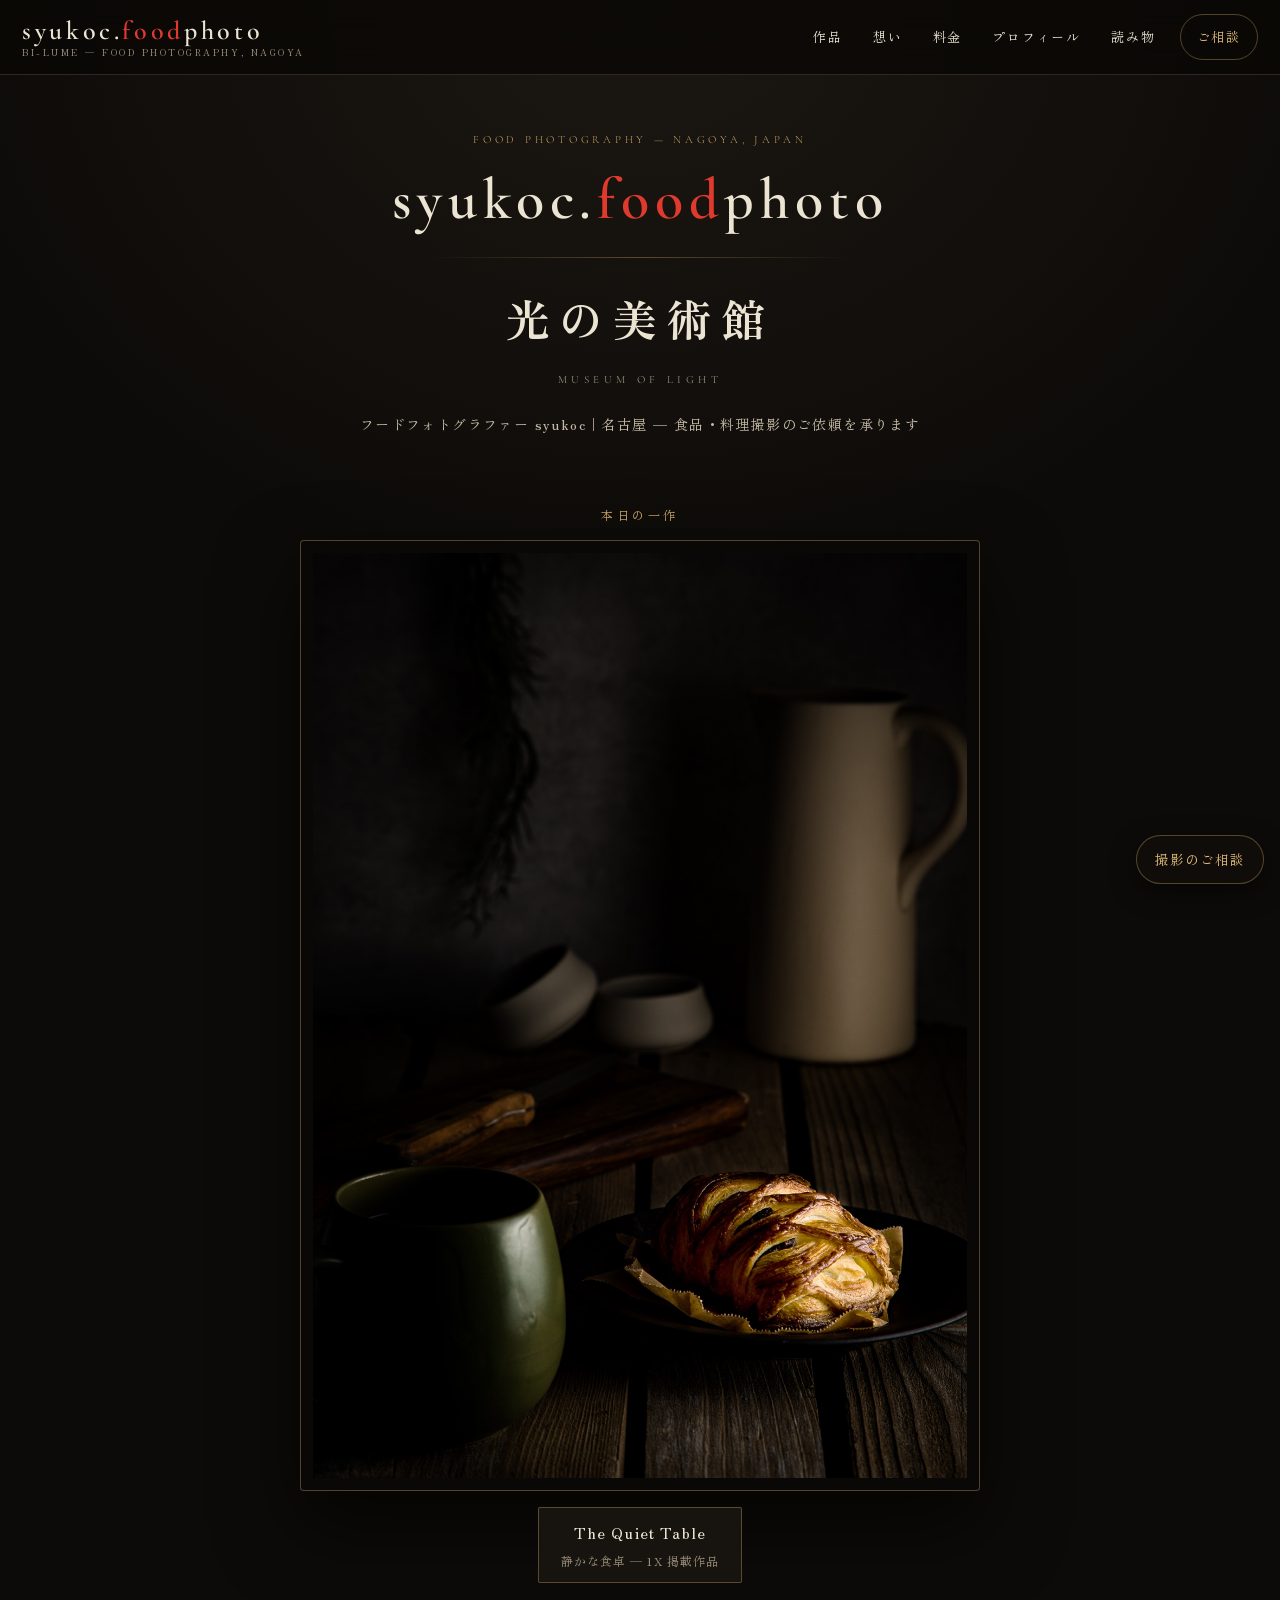
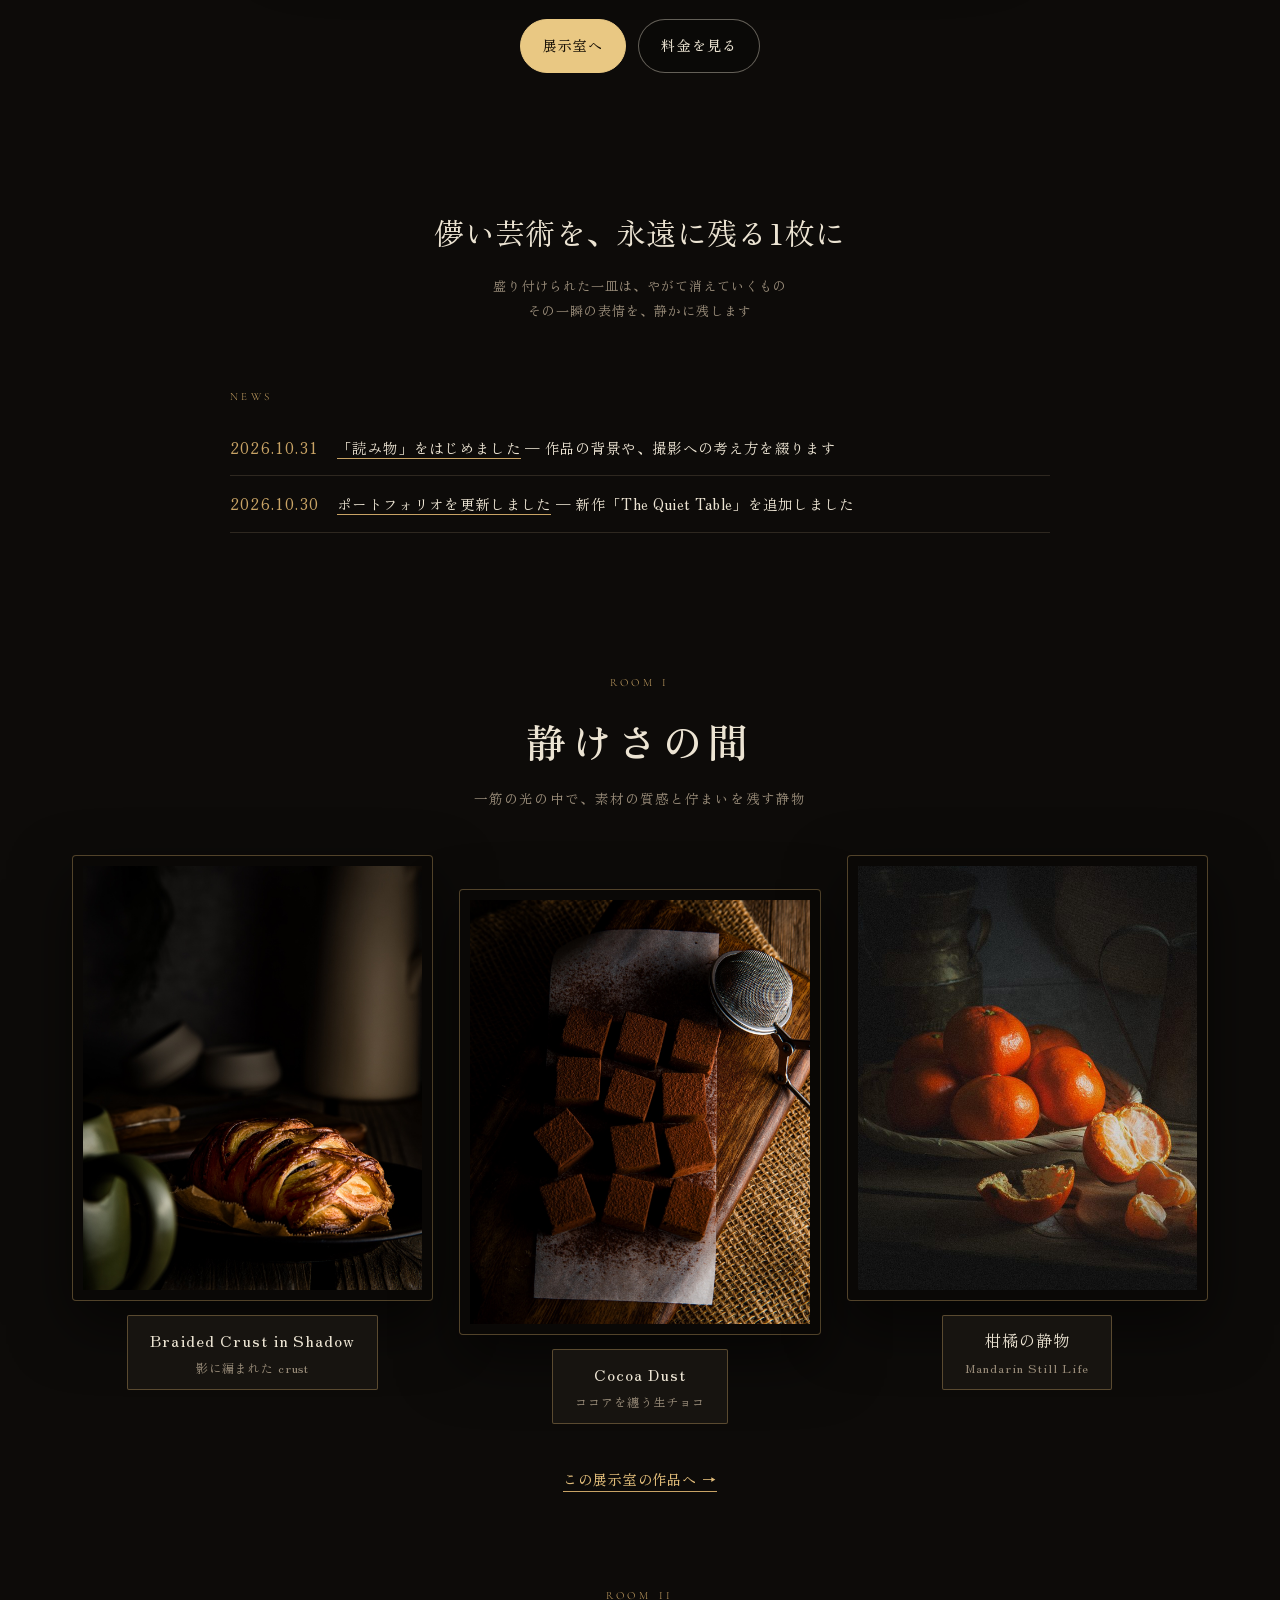
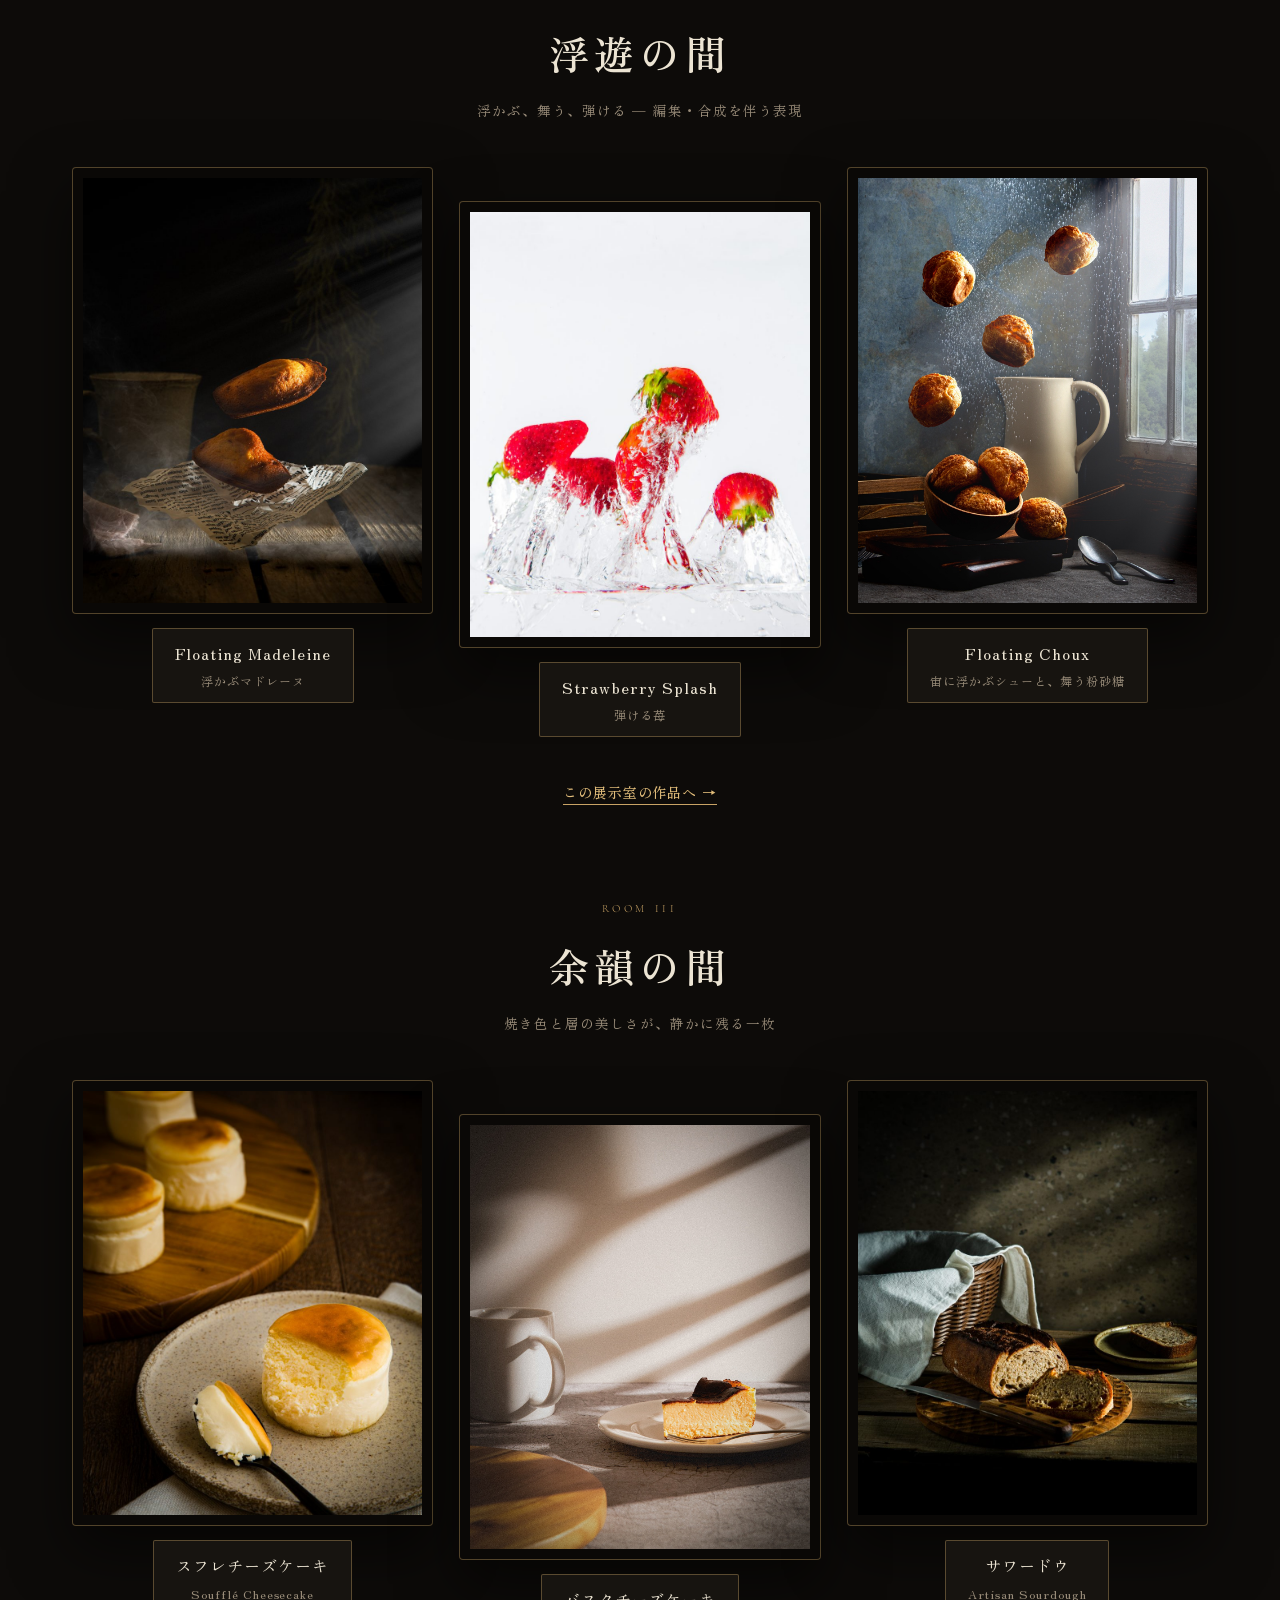
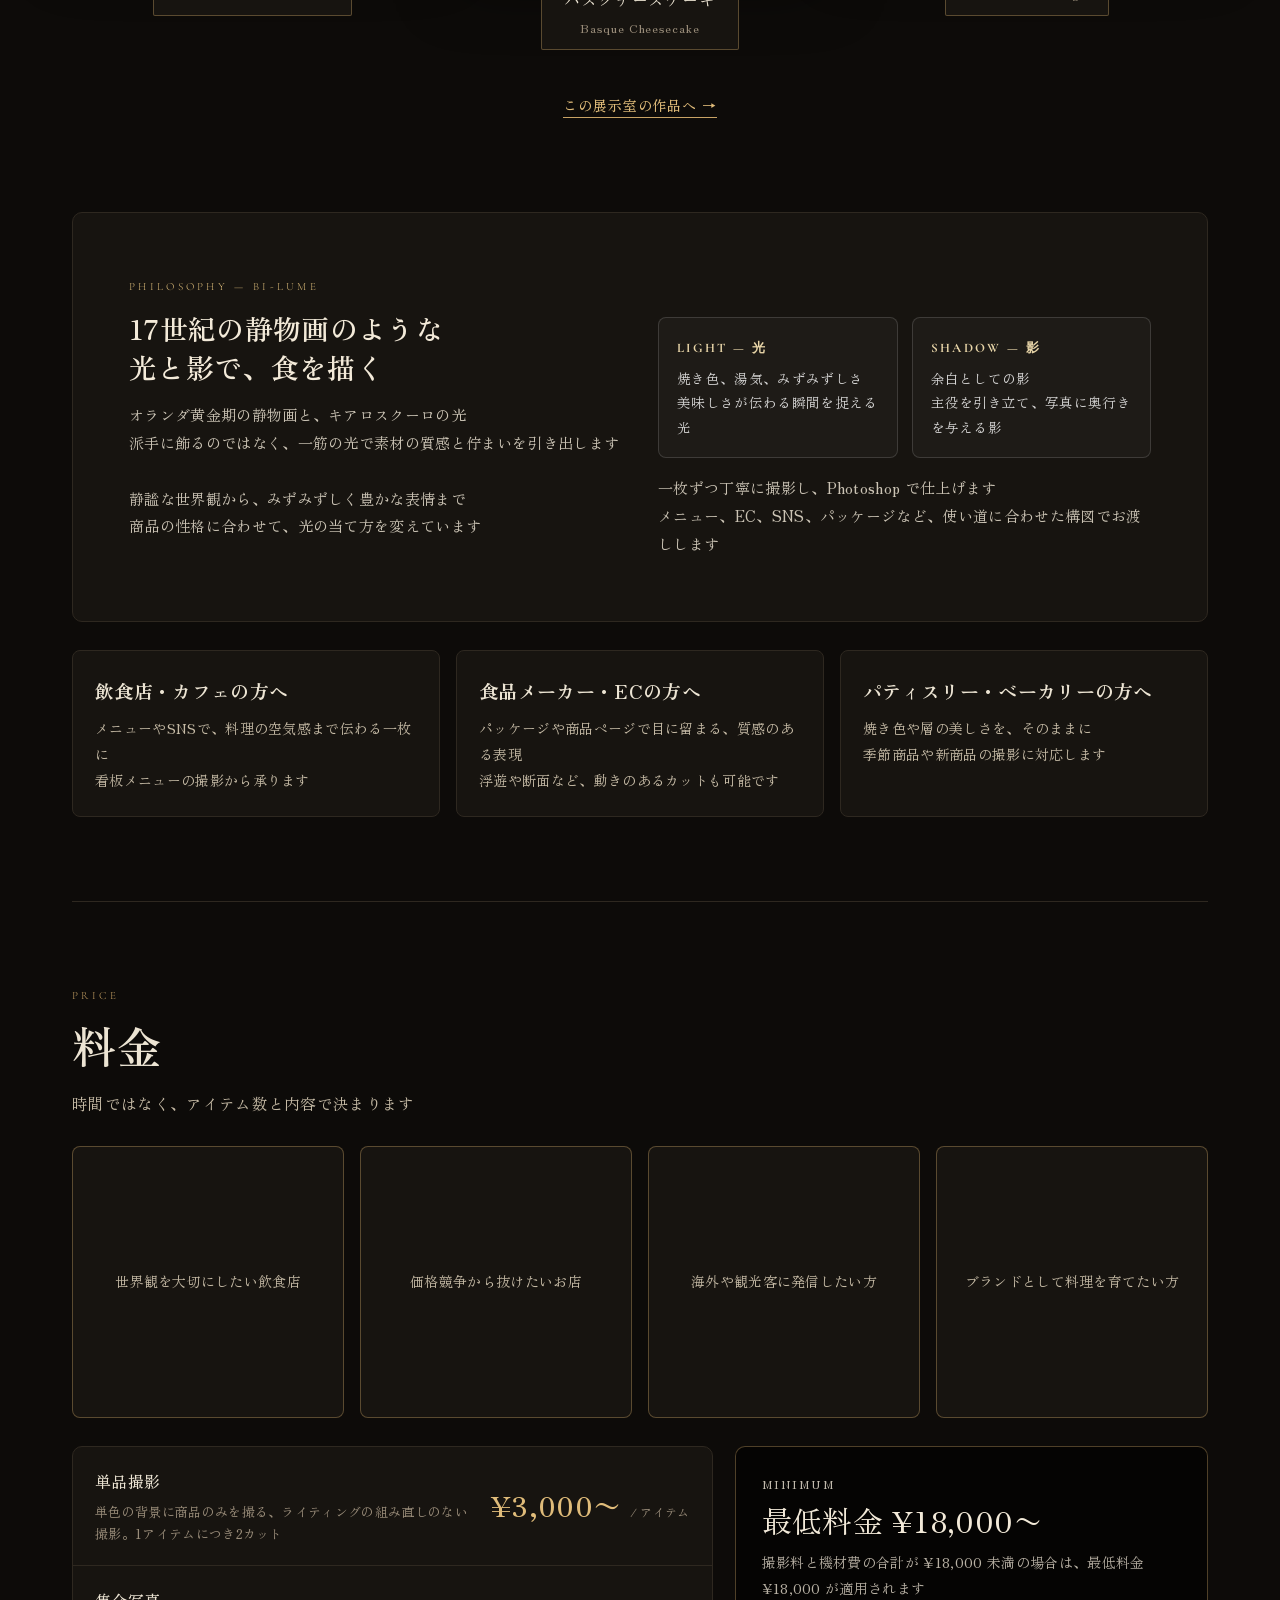
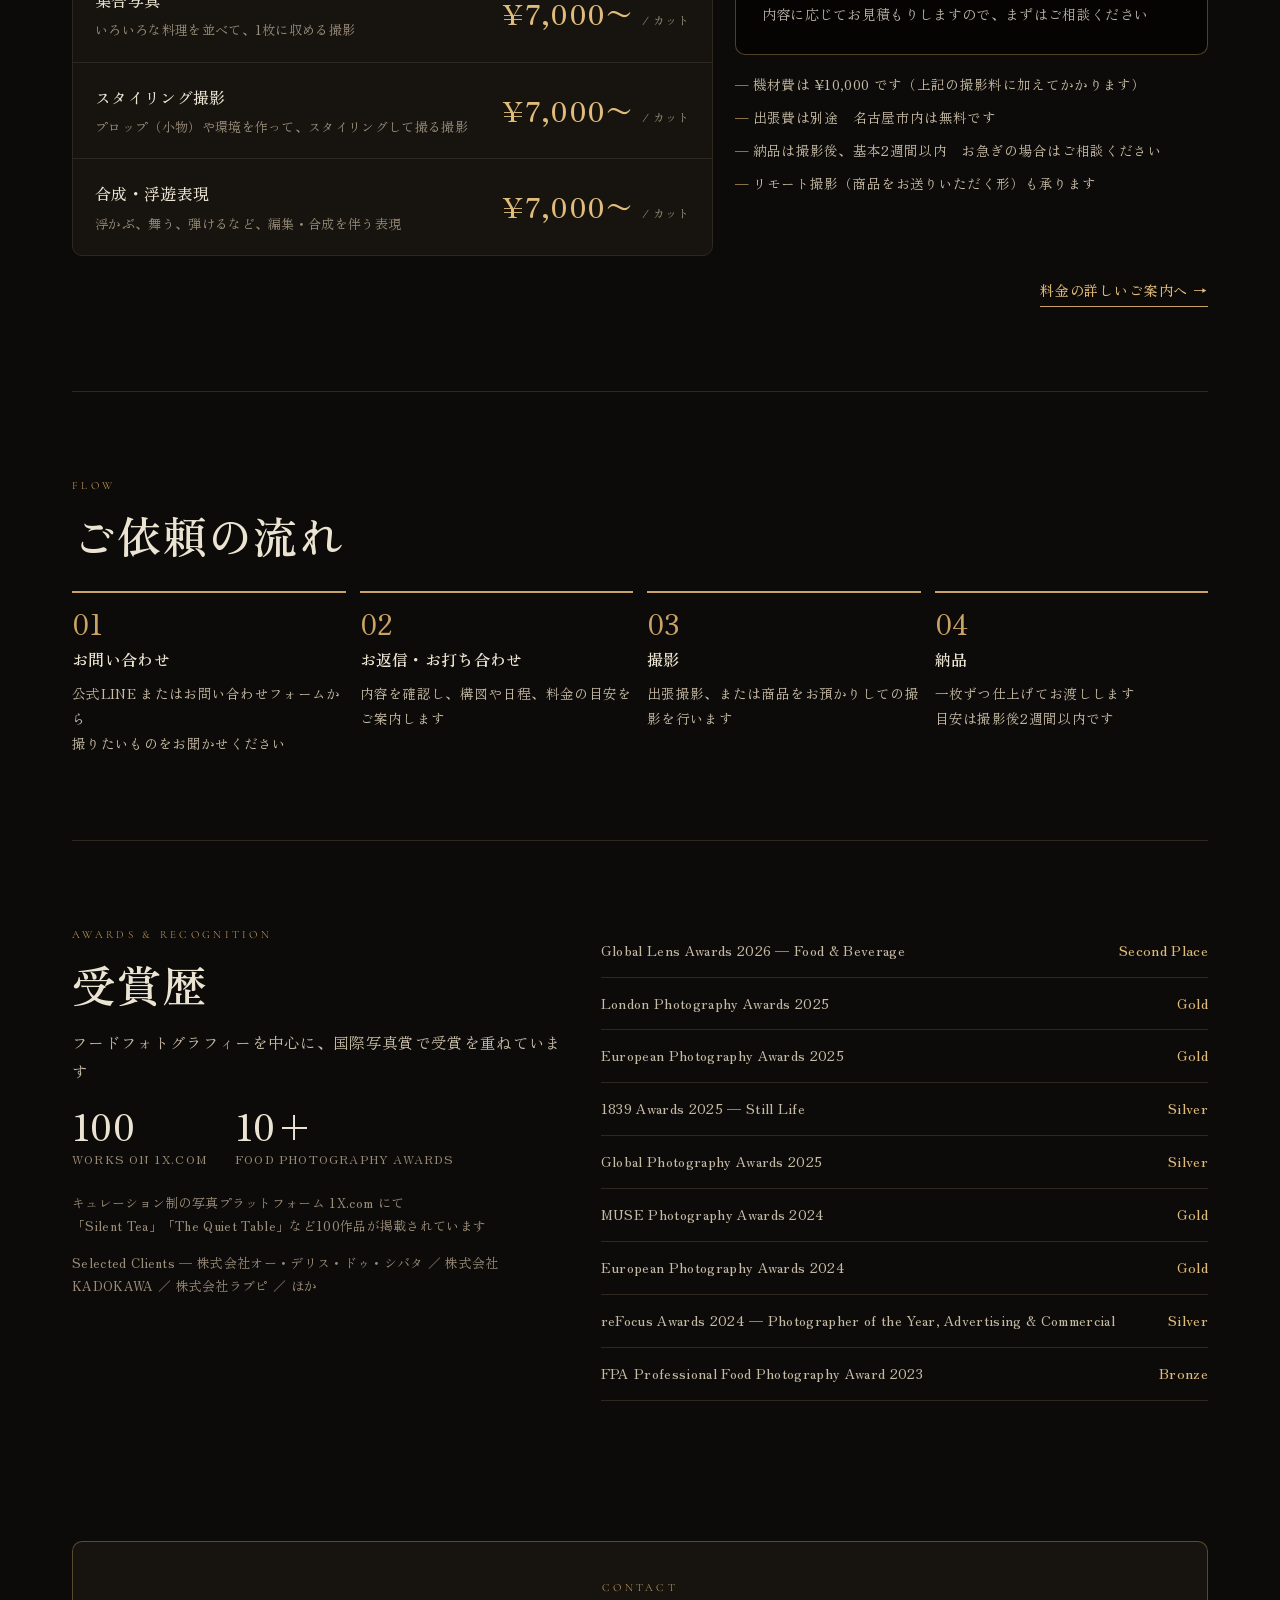
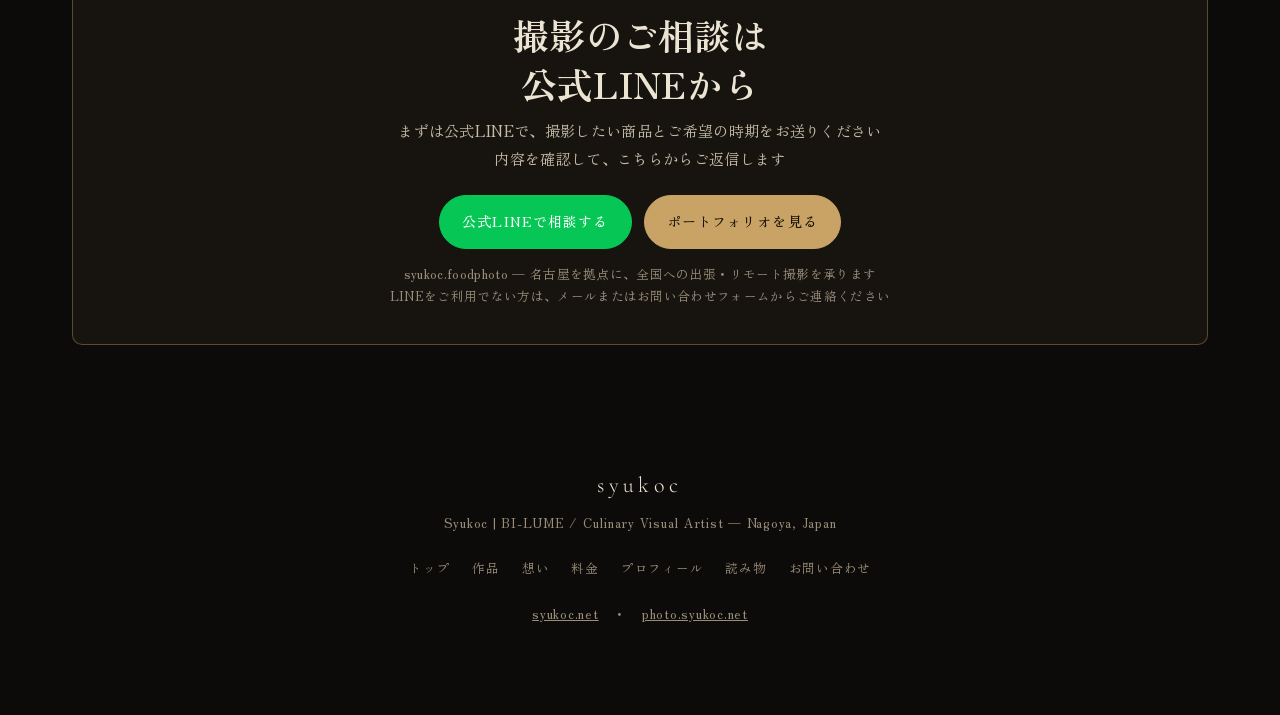
==== commit 0f1f095d: "料金に「〜」を追加" ====
--- a/index.html
+++ b/index.html
@@ -172,19 +172,19 @@
         <div class="price-main">
           <div class="price-row">
             <div><h3>単品撮影</h3><p>単色の背景に商品のみを撮る、ライティングの組み直しのない撮影。1アイテムにつき2カット</p></div>
-            <div class="price">¥3,000 <small>/ アイテム</small></div>
+            <div class="price">¥3,000〜 <small>/ アイテム</small></div>
           </div>
           <div class="price-row">
             <div><h3>集合写真</h3><p>いろいろな料理を並べて、1枚に収める撮影</p></div>
-            <div class="price">¥7,000 <small>/ カット</small></div>
+            <div class="price">¥7,000〜 <small>/ カット</small></div>
           </div>
           <div class="price-row">
             <div><h3>スタイリング撮影</h3><p>プロップ（小物）や環境を作って、スタイリングして撮る撮影</p></div>
-            <div class="price">¥7,000 <small>/ カット</small></div>
+            <div class="price">¥7,000〜 <small>/ カット</small></div>
           </div>
           <div class="price-row">
             <div><h3>合成・浮遊表現</h3><p>浮かぶ、舞う、弾けるなど、編集・合成を伴う表現</p></div>
-            <div class="price">¥7,000 <small>/ カット</small></div>
+            <div class="price">¥7,000〜 <small>/ カット</small></div>
           </div>
         </div>
         <div>
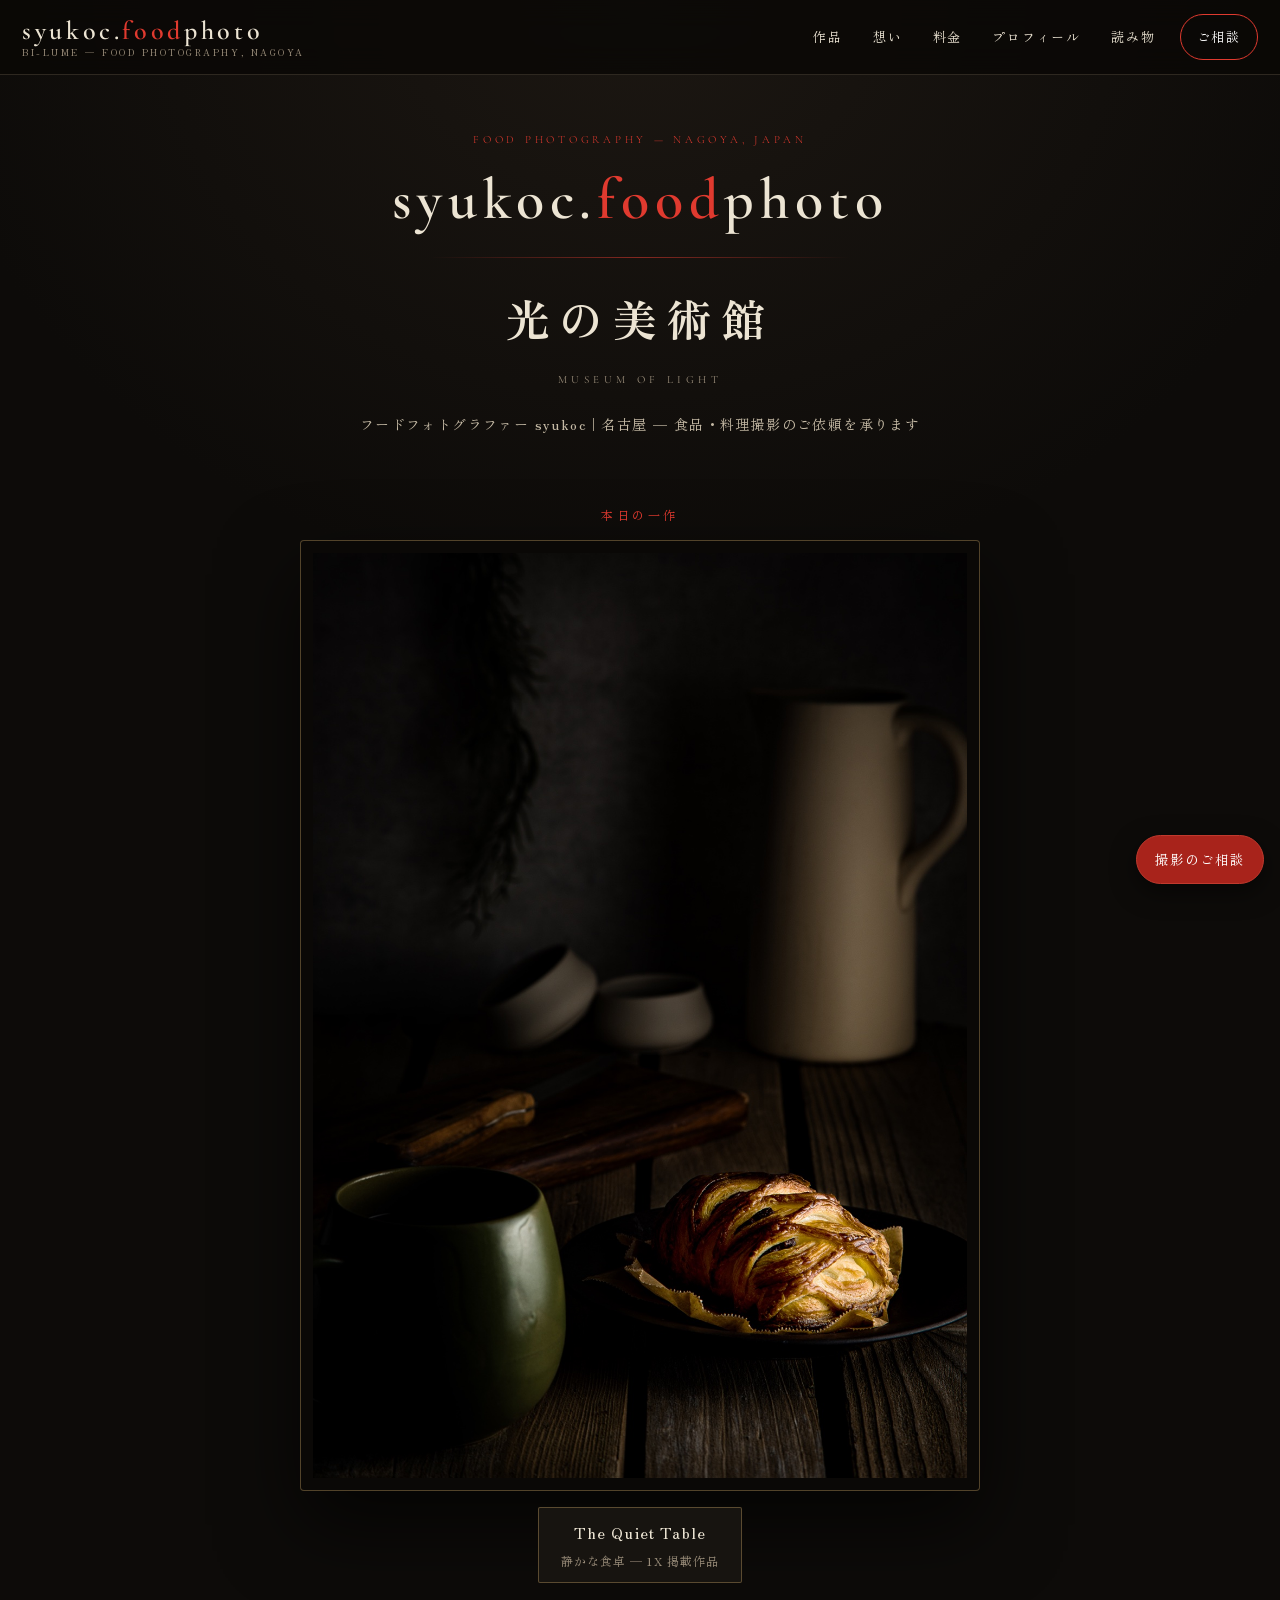
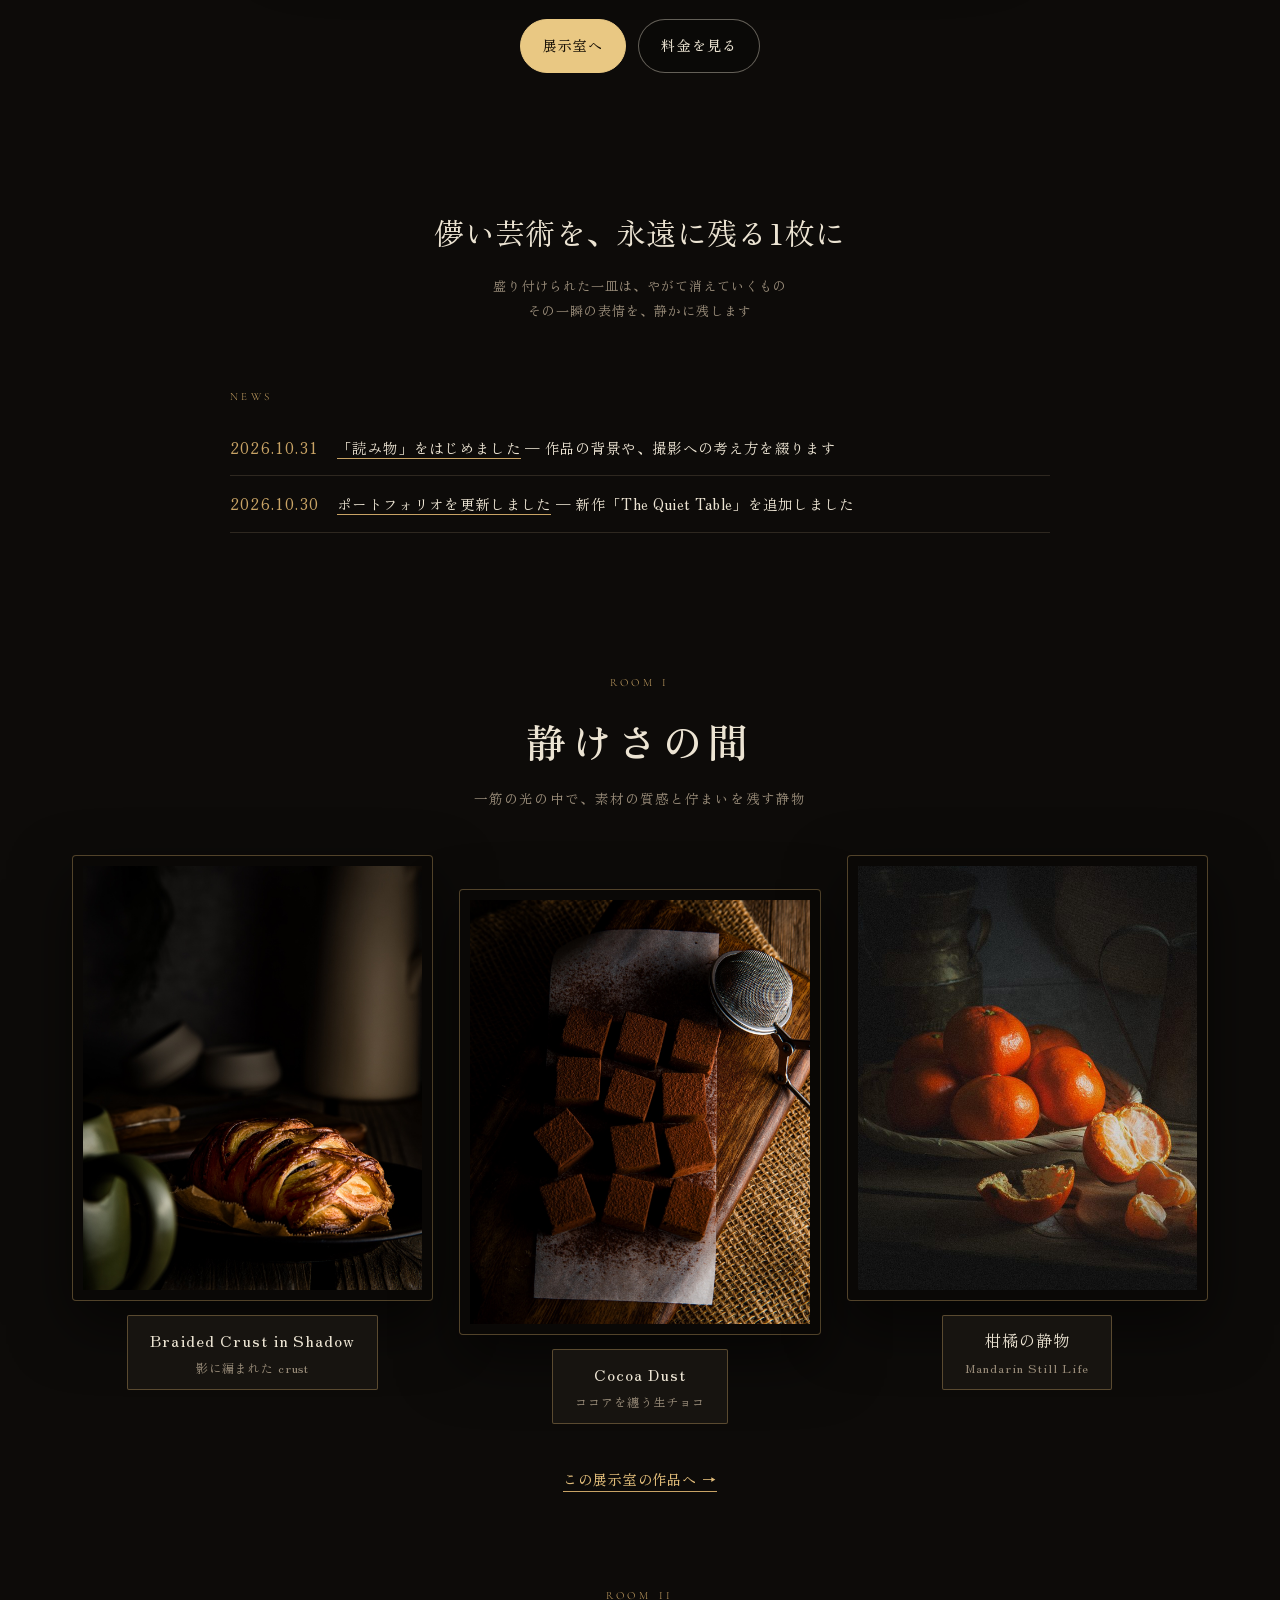
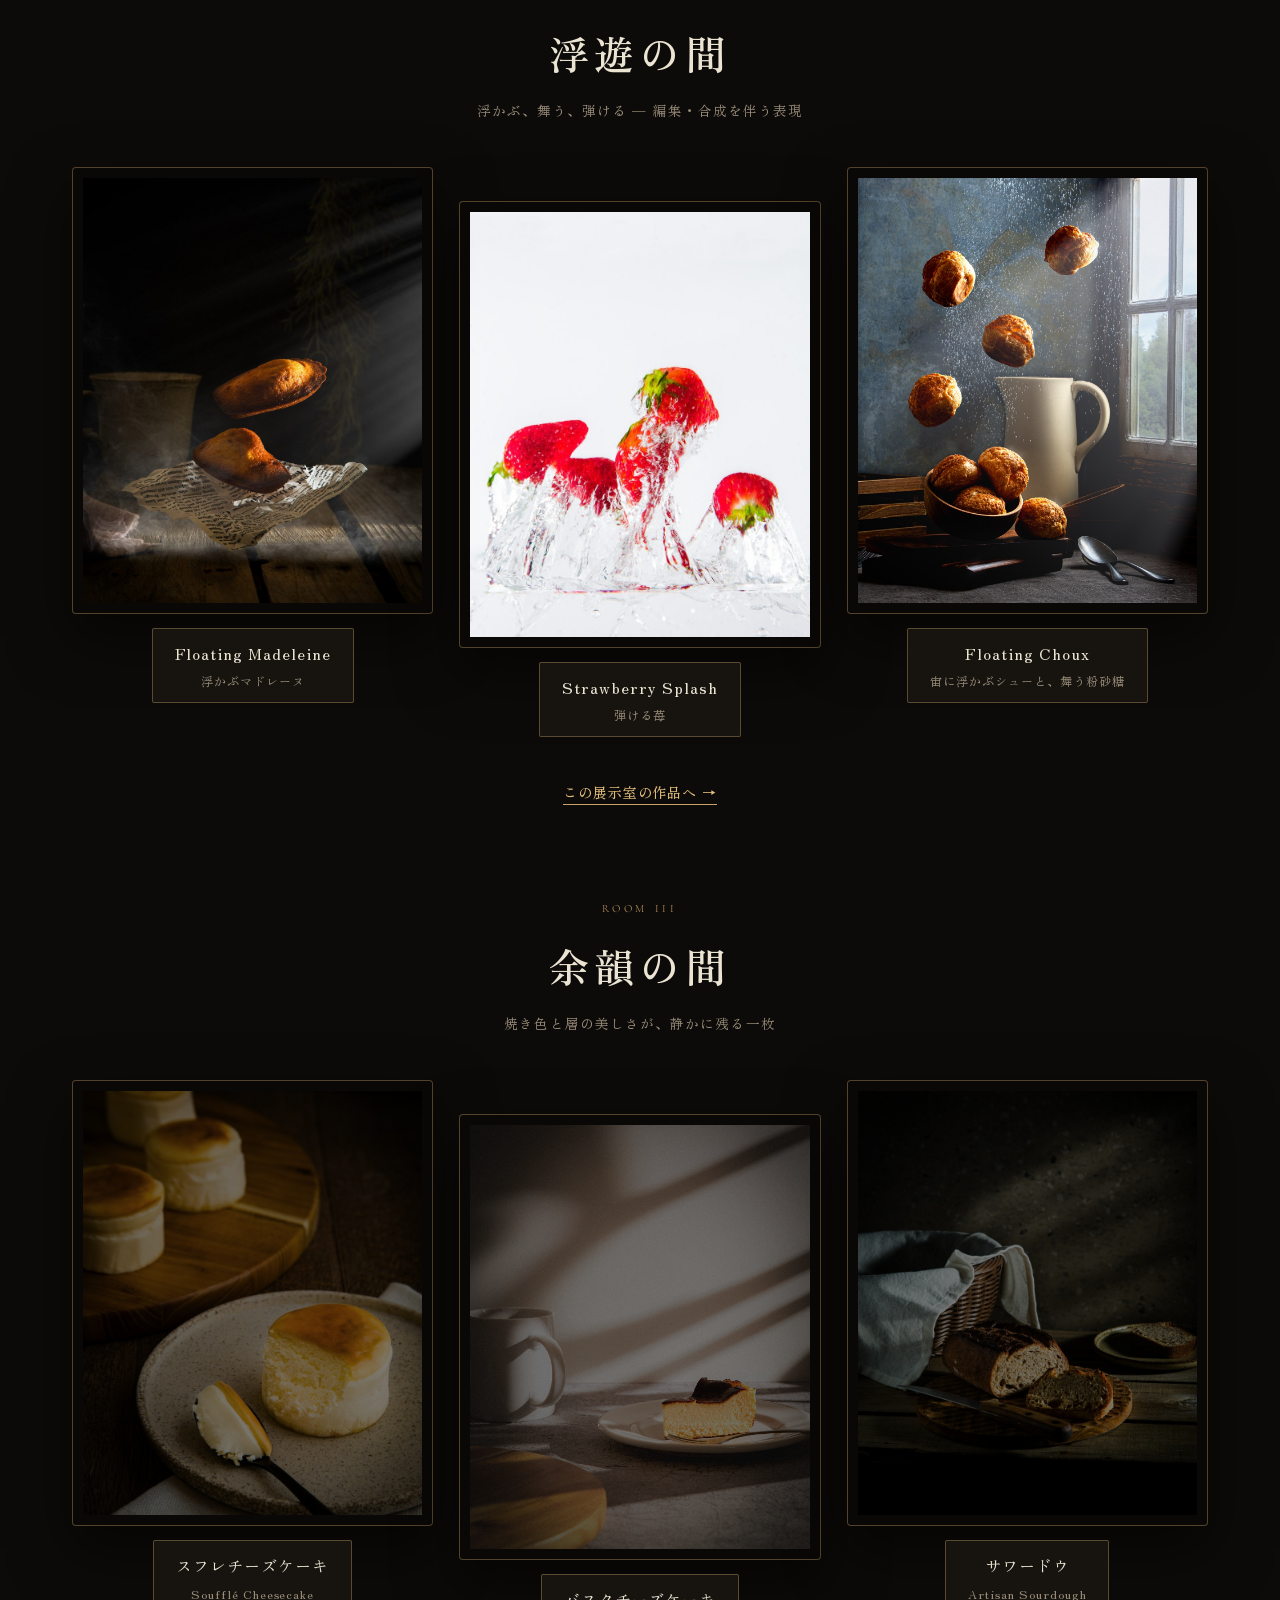
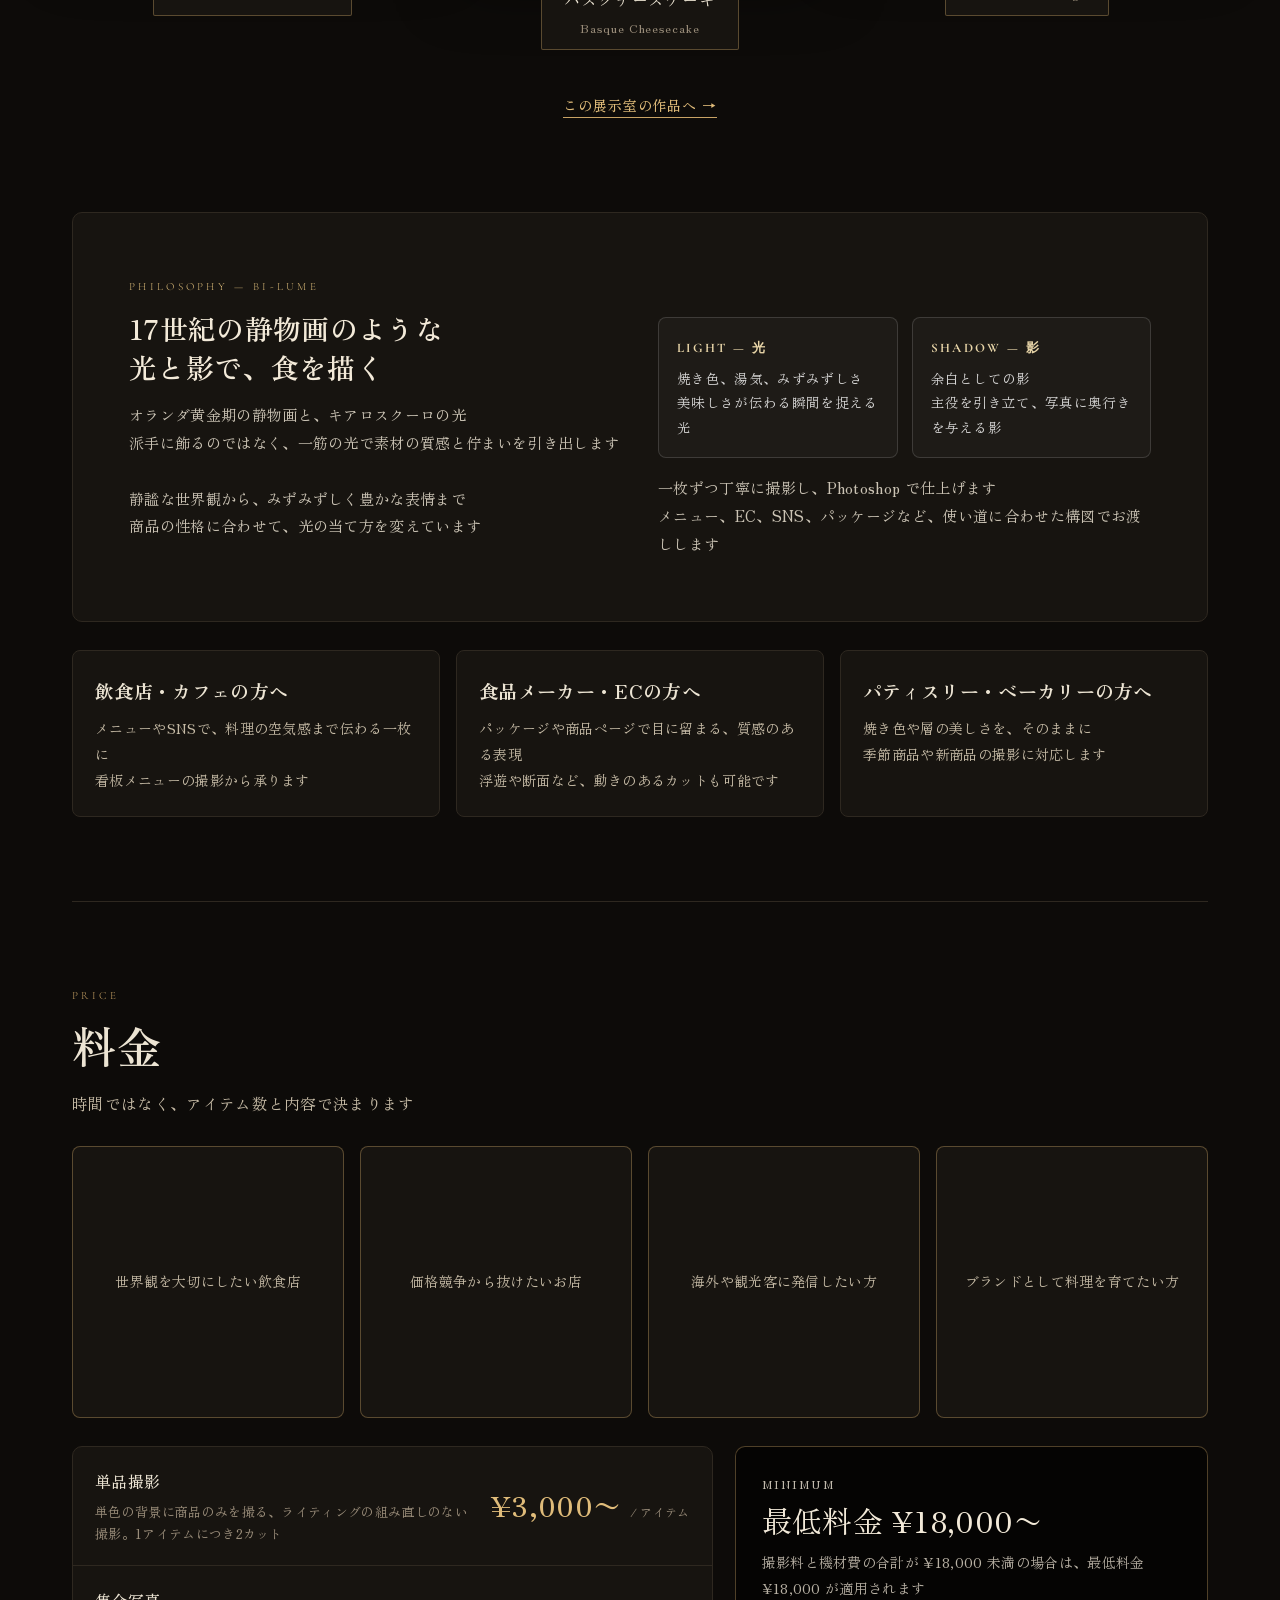
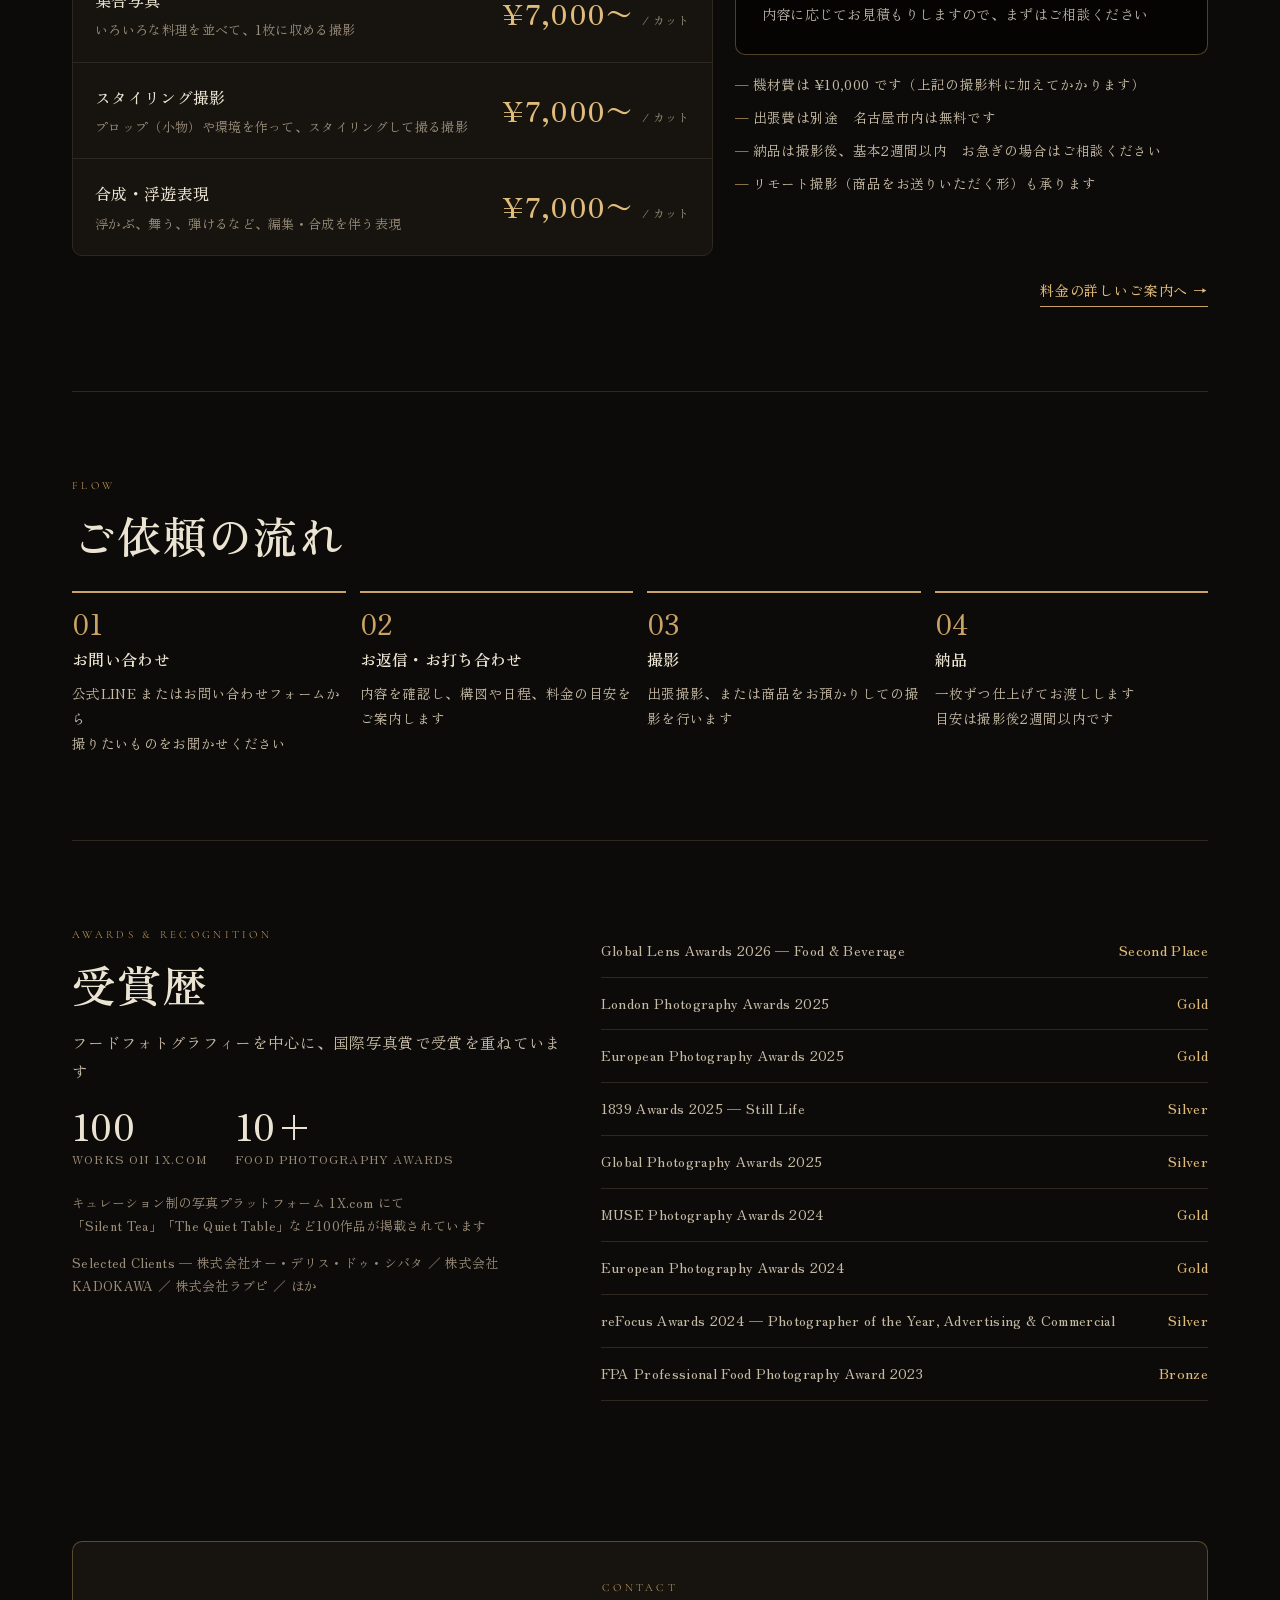
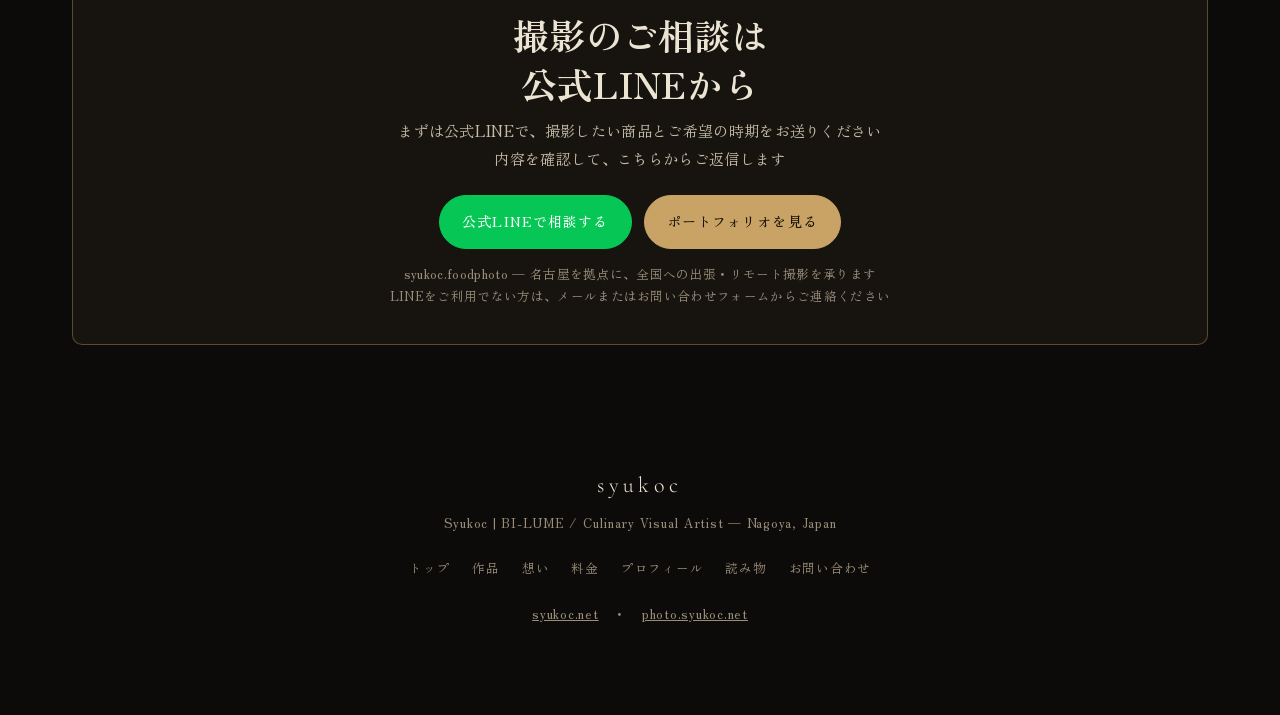
==== commit 04a154f6: "CSSのキャッシュ対策にバージョン付与" ====
--- a/index.html
+++ b/index.html
@@ -10,7 +10,7 @@
 <link rel="canonical" href="https://www.syukoc.net/">
 <meta name="google-site-verification" content="us7a9GE7_CIHOHsXaf1vhZFBxDh8U48A8EWt_XyC5-M">
 <link rel="preconnect" href="https://fonts.googleapis.com"><link rel="preconnect" href="https://fonts.gstatic.com" crossorigin><link href="https://fonts.googleapis.com/css2?family=Cormorant+Garamond:ital,wght@0,400;0,500;0,600;1,400&family=Zen+Old+Mincho:wght@400;700;900&family=Noto+Sans+JP:wght@300;400;500;700&display=swap" rel="stylesheet">
-<link rel="stylesheet" href="assets/museum.css">
+<link rel="stylesheet" href="assets/museum.css?v=3">
 </head>
 <body>
 <header class="header" id="header">
--- a/assets/museum.css
+++ b/assets/museum.css
@@ -10,6 +10,7 @@
   --line:#2e2820;
   --line-brass:rgba(200,163,101,.38);
   --brand-red:#e03a2f;
+  --brand-red-deep:#a8231b;
   --gold:#c8a365;
   --gold-2:#e0bc7a;
   --dark:#0d0b09;
@@ -33,7 +34,8 @@
 .nav{display:flex;gap:6px;align-items:center}
 .nav a{text-decoration:none;font-size:13px;letter-spacing:.14em;padding:10px 12px;min-height:44px;display:inline-flex;align-items:center}
 .nav a:hover{color:var(--gold-2)}
-.nav .cta{border:1px solid var(--line-brass);border-radius:999px;padding:10px 16px;margin-left:6px;white-space:nowrap;flex-shrink:0;color:var(--gold-2)}
+.nav .cta{border:1px solid var(--brand-red);border-radius:999px;padding:10px 16px;margin-left:6px;white-space:nowrap;flex-shrink:0;color:#fff}
+.nav .cta:hover{background:var(--brand-red-deep);color:#fff}
 @media(max-width:900px){ .nav a:not(.cta){display:none} .logo{font-size:22px} }
 
 /* Buttons */
@@ -47,8 +49,8 @@
 .btn-dark{background:var(--gold);color:#171106;border:1px solid var(--gold)}
 
 /* Fixed consult button */
-.consult-fixed{position:fixed;right:16px;bottom:16px;z-index:60;display:inline-flex;align-items:center;gap:8px;background:rgba(16,13,10,.88);backdrop-filter:blur(8px);border:1px solid var(--line-brass);color:var(--gold-2);border-radius:999px;padding:11px 18px;font-size:13.5px;letter-spacing:.08em;text-decoration:none;box-shadow:0 8px 24px rgba(0,0,0,.5)}
-.consult-fixed:hover{border-color:var(--gold-2)}
+.consult-fixed{position:fixed;right:16px;bottom:16px;z-index:60;display:inline-flex;align-items:center;gap:8px;background:var(--brand-red-deep);backdrop-filter:blur(8px);border:1px solid #c03a2e;color:#fff;border-radius:999px;padding:11px 18px;font-size:13.5px;letter-spacing:.08em;text-decoration:none;box-shadow:0 8px 24px rgba(0,0,0,.5)}
+.consult-fixed:hover{background:#bc2f24}
 
 /* Hero (legacy, kept for safety) */
 .hero{position:relative;min-height:100svh;background:#0f0c09;color:#fff;display:flex;flex-direction:column;justify-content:flex-end;overflow:hidden}
@@ -258,10 +260,10 @@
 
 /* ============ Museum top page ============ */
 .entrance{min-height:100svh;display:flex;flex-direction:column;justify-content:center;align-items:center;text-align:center;padding:130px 22px 70px;position:relative;background:radial-gradient(ellipse 90% 55% at 50% 0%, #1c1712 0%, var(--bg) 62%)}
-.entrance .exhibit-tag{font-family:"Cormorant Garamond",serif;letter-spacing:.34em;font-size:11px;text-transform:uppercase;color:var(--gold);margin-bottom:20px}
+.entrance .exhibit-tag{font-family:"Cormorant Garamond",serif;letter-spacing:.34em;font-size:11px;text-transform:uppercase;color:var(--brand-red);margin-bottom:20px}
 .brand{font-family:"Cormorant Garamond",serif;font-weight:600;font-size:clamp(30px,5vw,58px);letter-spacing:.1em;line-height:1.05;white-space:nowrap;margin:0}
 .brand .food{color:var(--brand-red)}
-.brand-rule{width:min(420px,70vw);height:1px;background:linear-gradient(to right, transparent, var(--line-brass), transparent);margin:26px auto 20px}
+.brand-rule{width:min(420px,70vw);height:1px;background:linear-gradient(to right, transparent, rgba(224,58,47,.55), transparent);margin:26px auto 20px}
 .museum-name{font-family:"Zen Old Mincho",serif;font-weight:700;font-size:clamp(24px,4.2vw,44px);letter-spacing:.22em;margin:0}
 .museum-name small{display:block;font-family:"Cormorant Garamond",serif;font-weight:400;letter-spacing:.4em;font-size:11px;color:var(--muted);margin-top:10px;text-transform:uppercase}
 .identity-line{margin-top:22px;font-size:14px;letter-spacing:.1em;color:var(--ink-2)}
@@ -273,7 +275,7 @@
 .plate{display:inline-block;margin-top:16px;border:1px solid var(--line-brass);background:var(--surface);padding:10px 22px;border-radius:2px}
 .plate .t{font-family:"Zen Old Mincho",serif;font-size:16px;letter-spacing:.06em}
 .plate .s{display:block;font-size:12px;color:var(--muted);letter-spacing:.08em;margin-top:2px}
-.today-tag{font-size:12px;letter-spacing:.3em;color:var(--gold);margin-bottom:14px}
+.today-tag{font-size:12px;letter-spacing:.3em;color:var(--brand-red);margin-bottom:14px}
 .entrance-actions{display:flex;gap:12px;flex-wrap:wrap;justify-content:center;margin-top:36px}
 
 .room{padding:84px 0 8px}
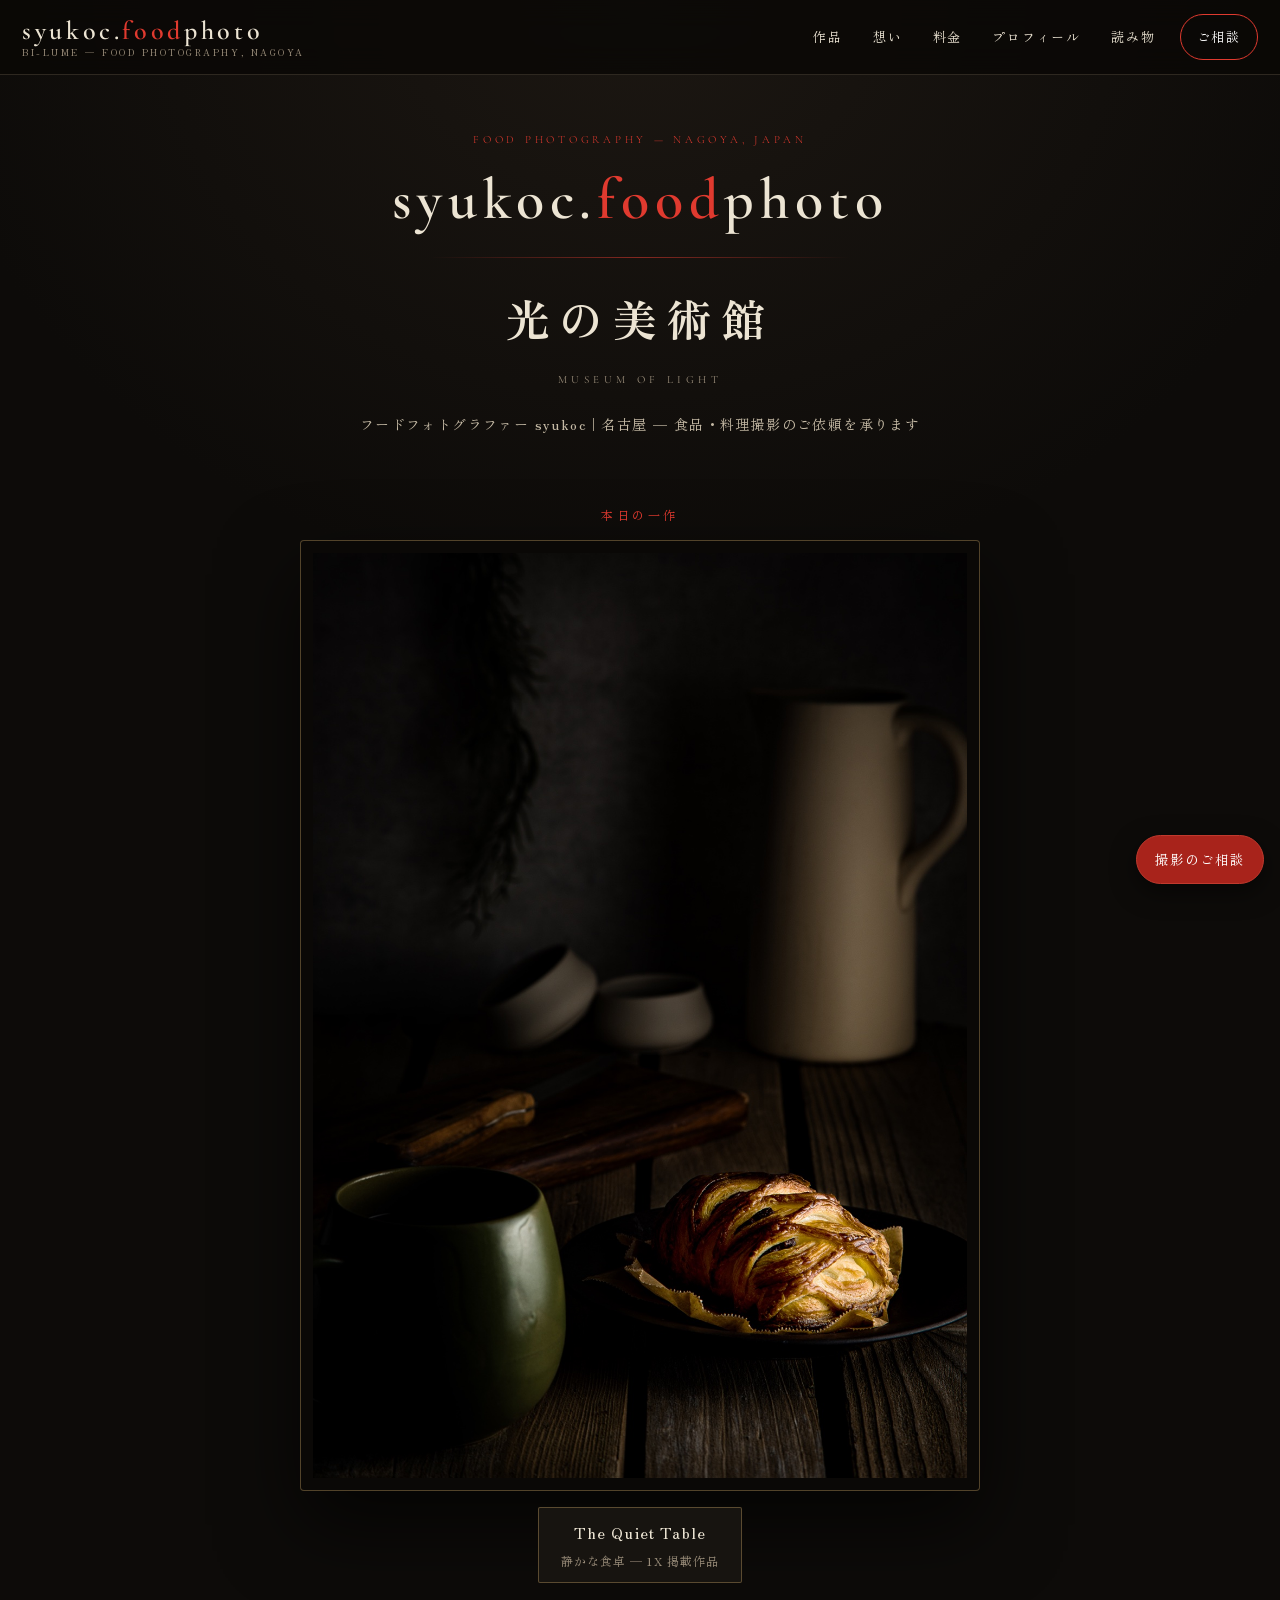
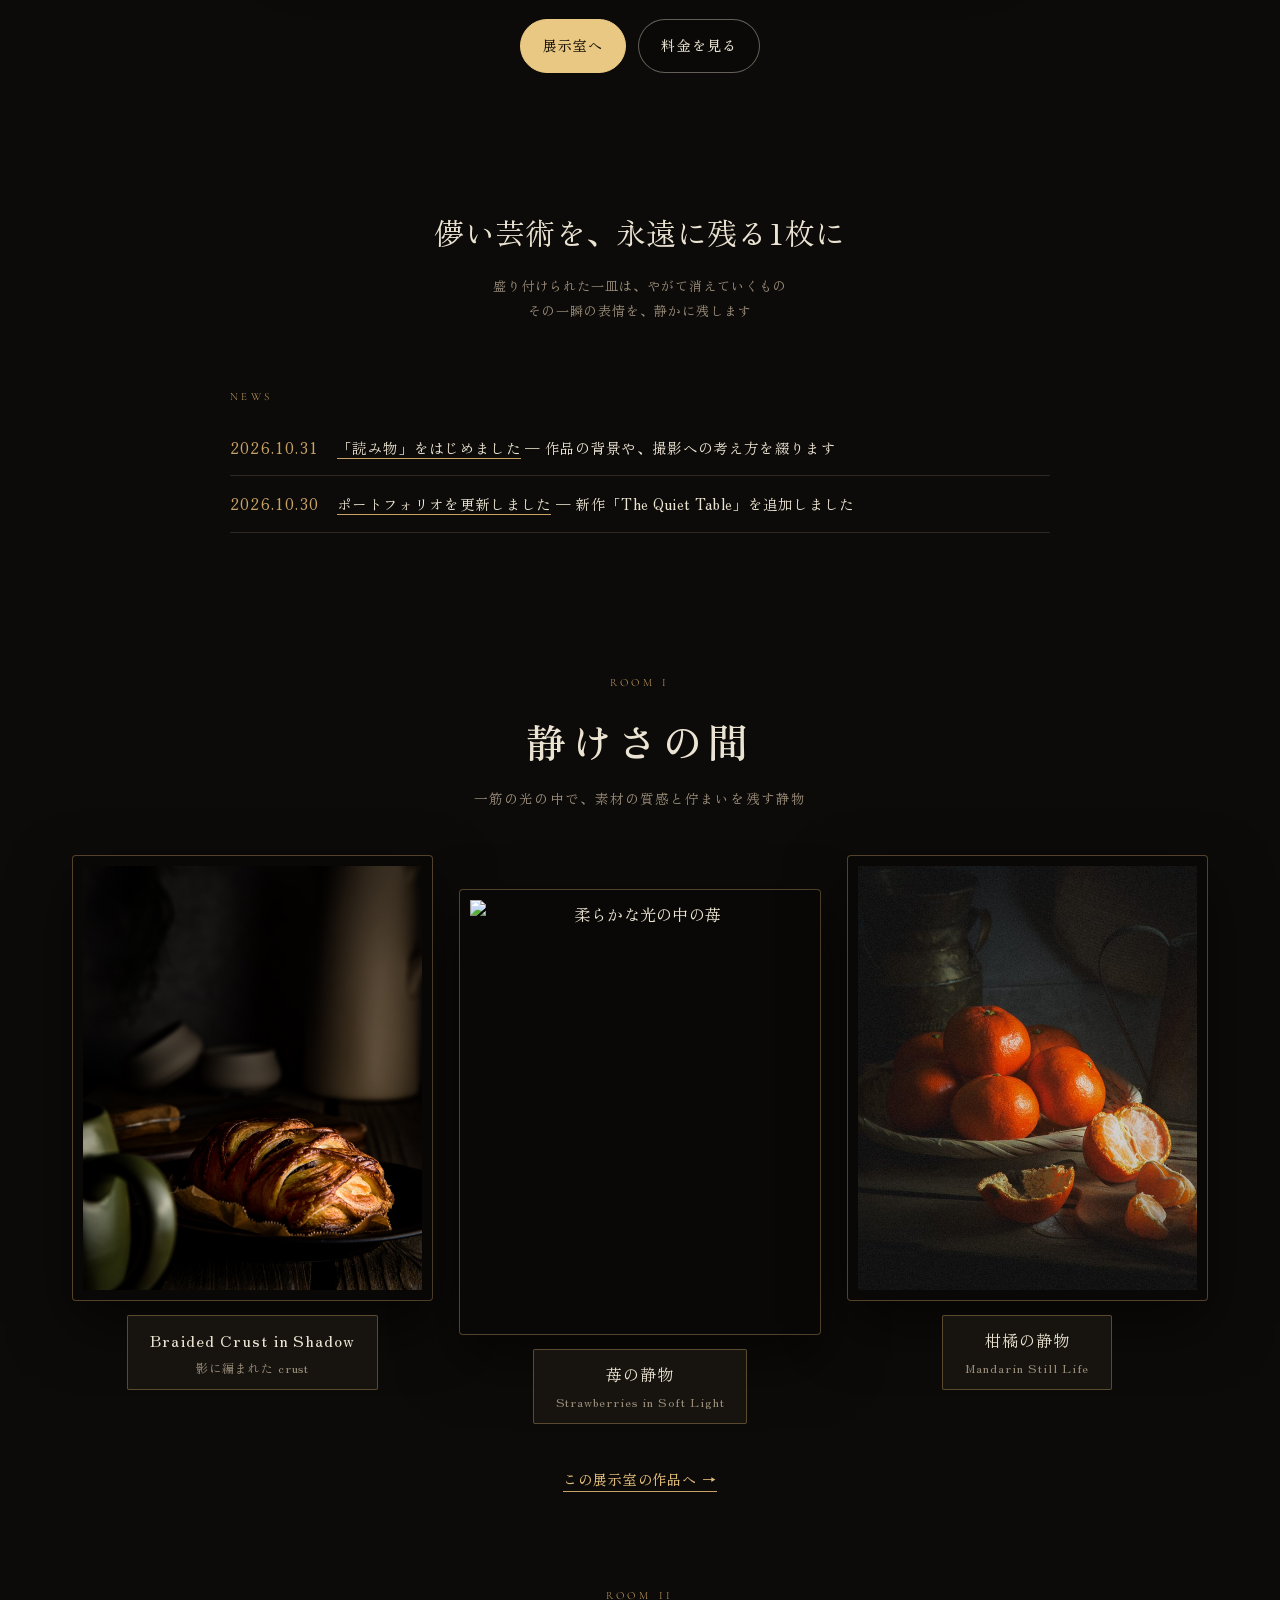
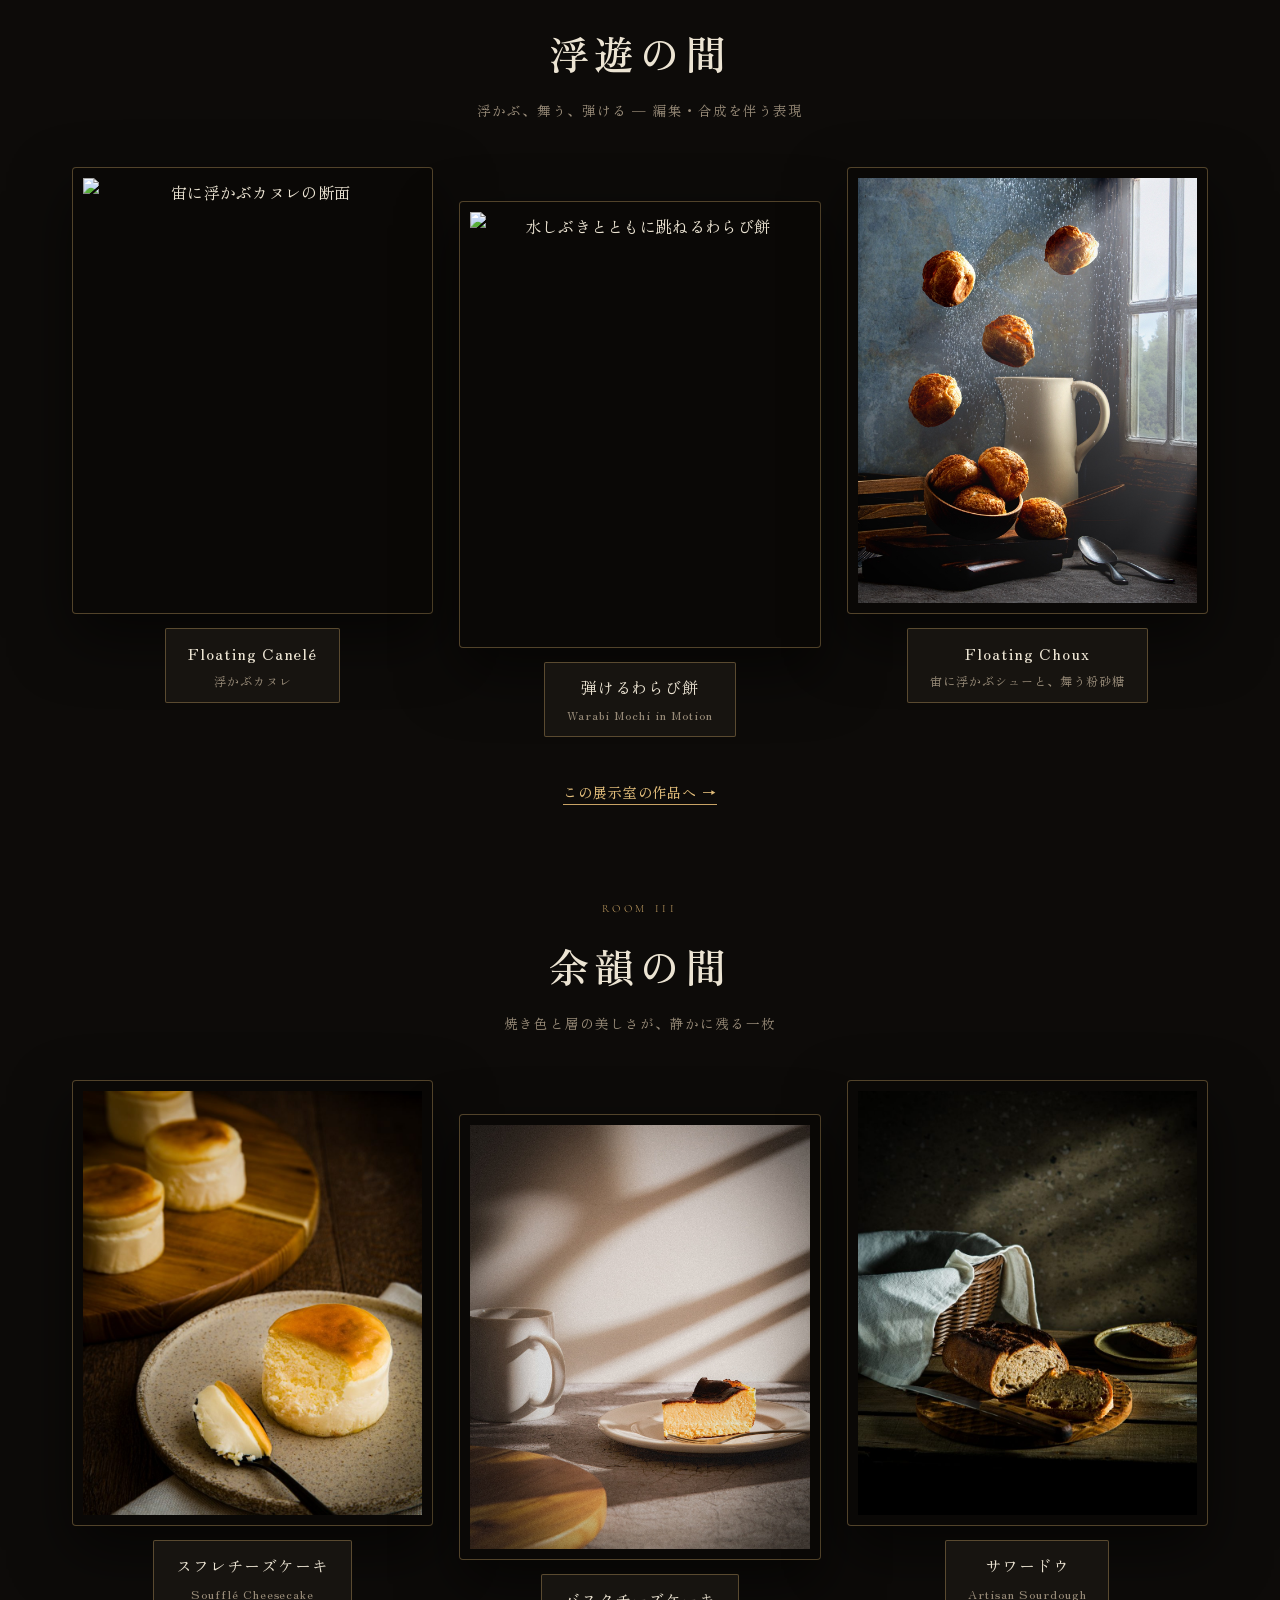
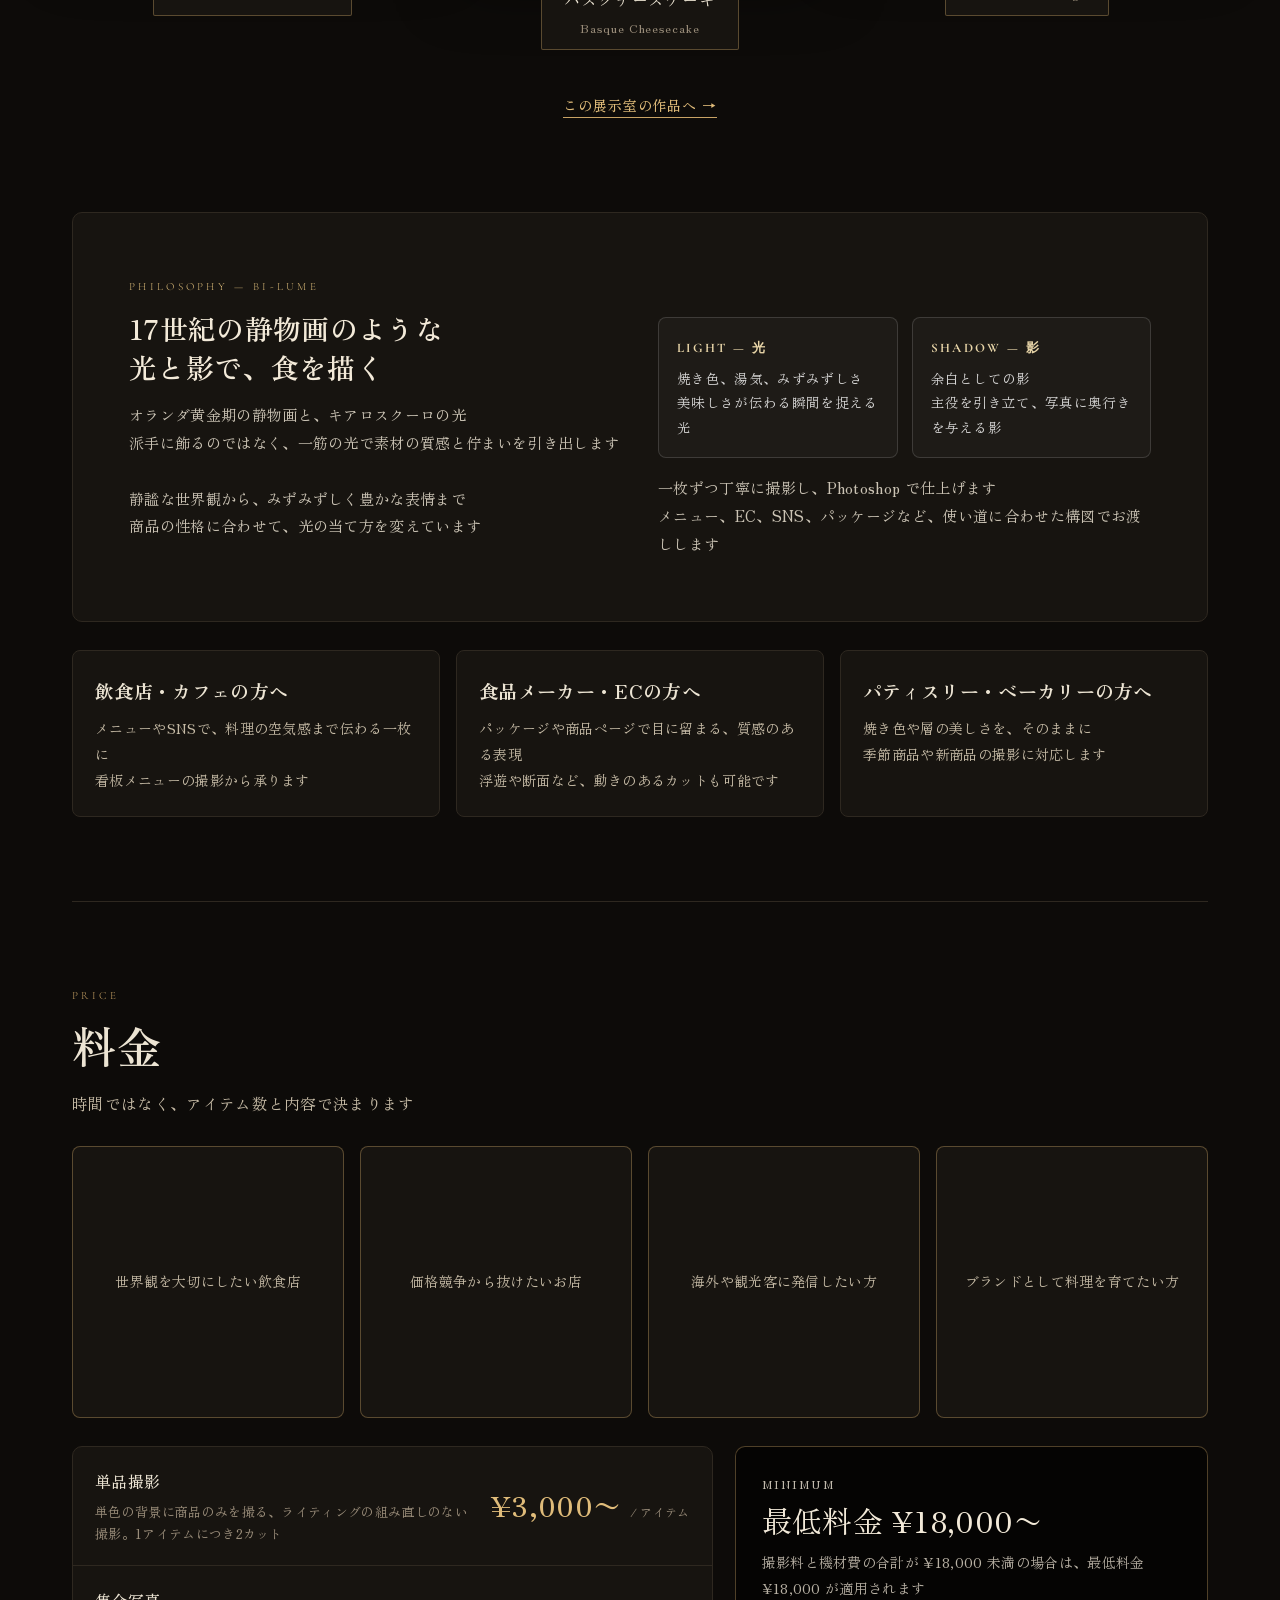
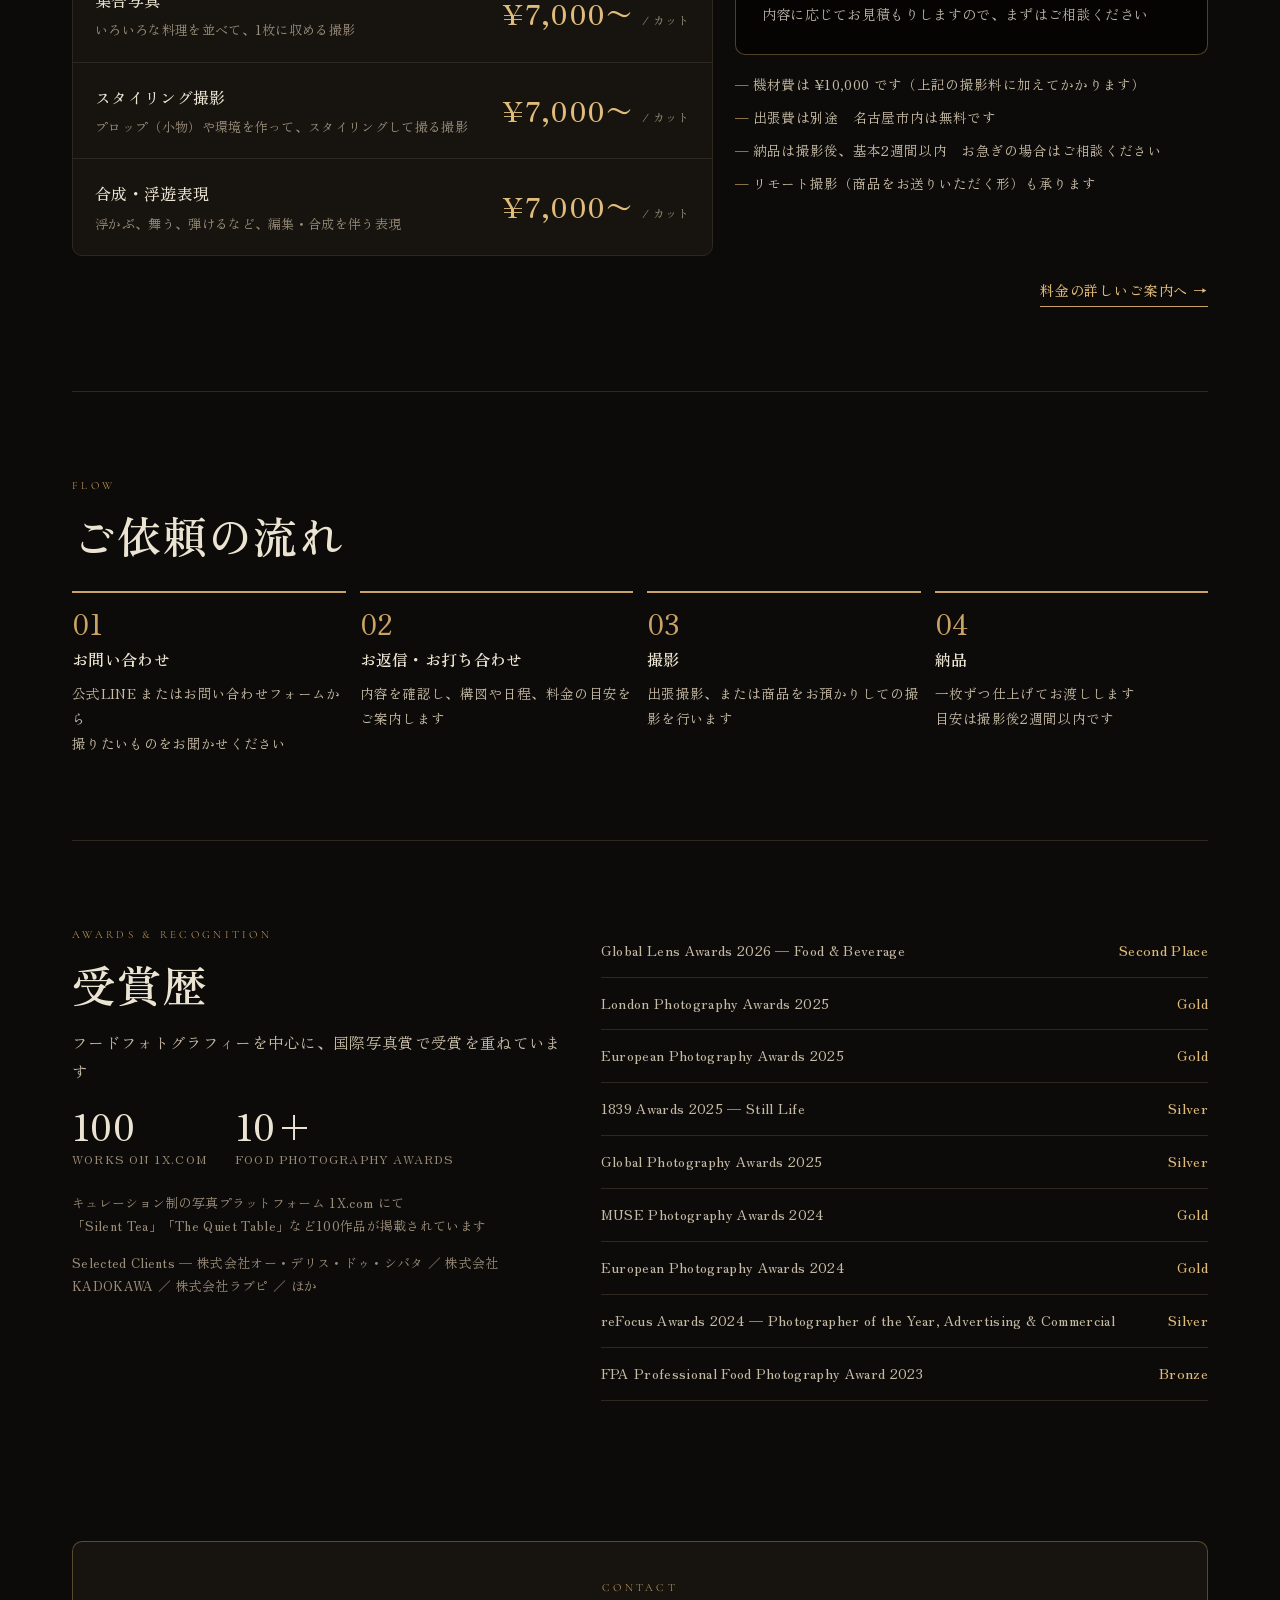
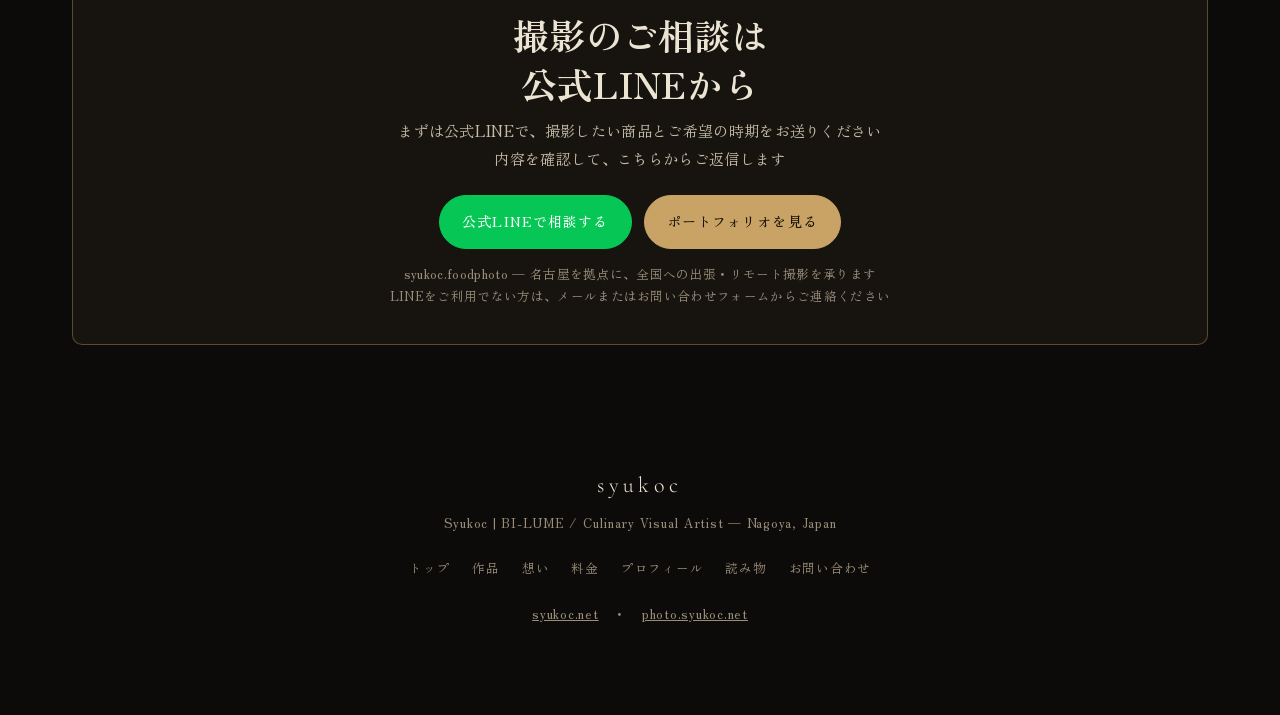
==== commit bf82dac6: "浮遊作品を追加し、トップと作品集の重複を完全に解消" ====
--- a/index.html
+++ b/index.html
@@ -72,8 +72,8 @@
           <div class="plate"><span class="t">Braided Crust in Shadow</span><span class="s">影に編まれた crust</span></div>
         </figure>
         <figure class="work">
-          <div class="frame"><img src="assets/img/cocoa.jpg" alt="ココアパウダーを纏った生チョコを真上から捉えた写真"></div>
-          <div class="plate"><span class="t">Cocoa Dust</span><span class="s">ココアを纏う生チョコ</span></div>
+          <div class="frame"><img src="assets/img/strawberries-dream.jpg" alt="柔らかな光の中の苺"></div>
+          <div class="plate"><span class="t">苺の静物</span><span class="s">Strawberries in Soft Light</span></div>
         </figure>
         <figure class="work">
           <div class="frame"><img src="assets/img/09-mandarin-still-life.jpg" alt="柑橘を題材にした静物"></div>
@@ -91,12 +91,12 @@
       </div>
       <div class="hang">
         <figure class="work">
-          <div class="frame"><img src="assets/img/madeleine.jpg" alt="一筋の光の中で浮遊するマドレーヌ"></div>
-          <div class="plate"><span class="t">Floating Madeleine</span><span class="s">浮かぶマドレーヌ</span></div>
-        </figure>
-        <figure class="work">
-          <div class="frame"><img src="assets/img/strawberry-splash.jpg" alt="水しぶきとともに弾ける苺"></div>
-          <div class="plate"><span class="t">Strawberry Splash</span><span class="s">弾ける苺</span></div>
+          <div class="frame"><img src="assets/img/canele-bright.jpg" alt="宙に浮かぶカヌレの断面"></div>
+          <div class="plate"><span class="t">Floating Canelé</span><span class="s">浮かぶカヌレ</span></div>
+        </figure>
+        <figure class="work">
+          <div class="frame"><img src="assets/img/warabi.jpg" alt="水しぶきとともに跳ねるわらび餅"></div>
+          <div class="plate"><span class="t">弾けるわらび餅</span><span class="s">Warabi Mochi in Motion</span></div>
         </figure>
         <figure class="work">
           <div class="frame"><img src="assets/img/floating-choux.jpg" alt="窓辺の光の中で浮かぶシュークリームと、舞う粉砂糖"></div>
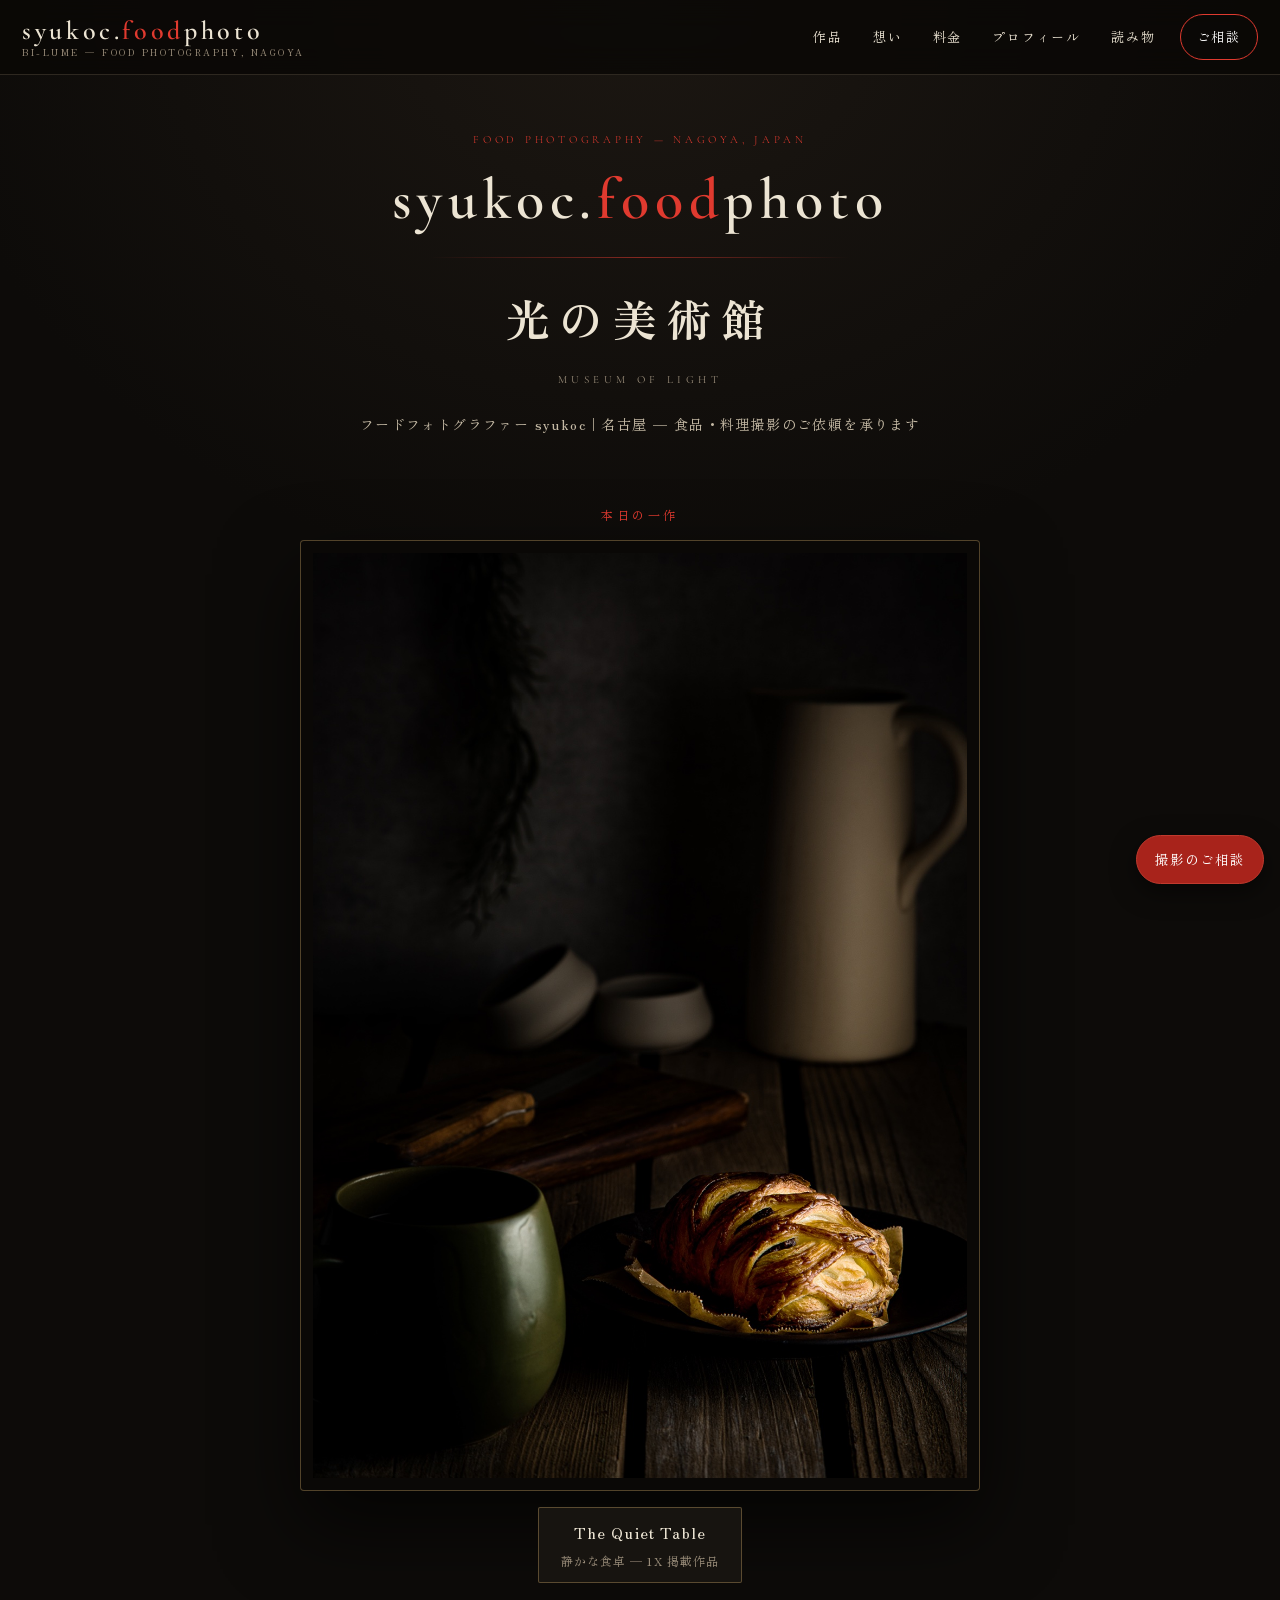
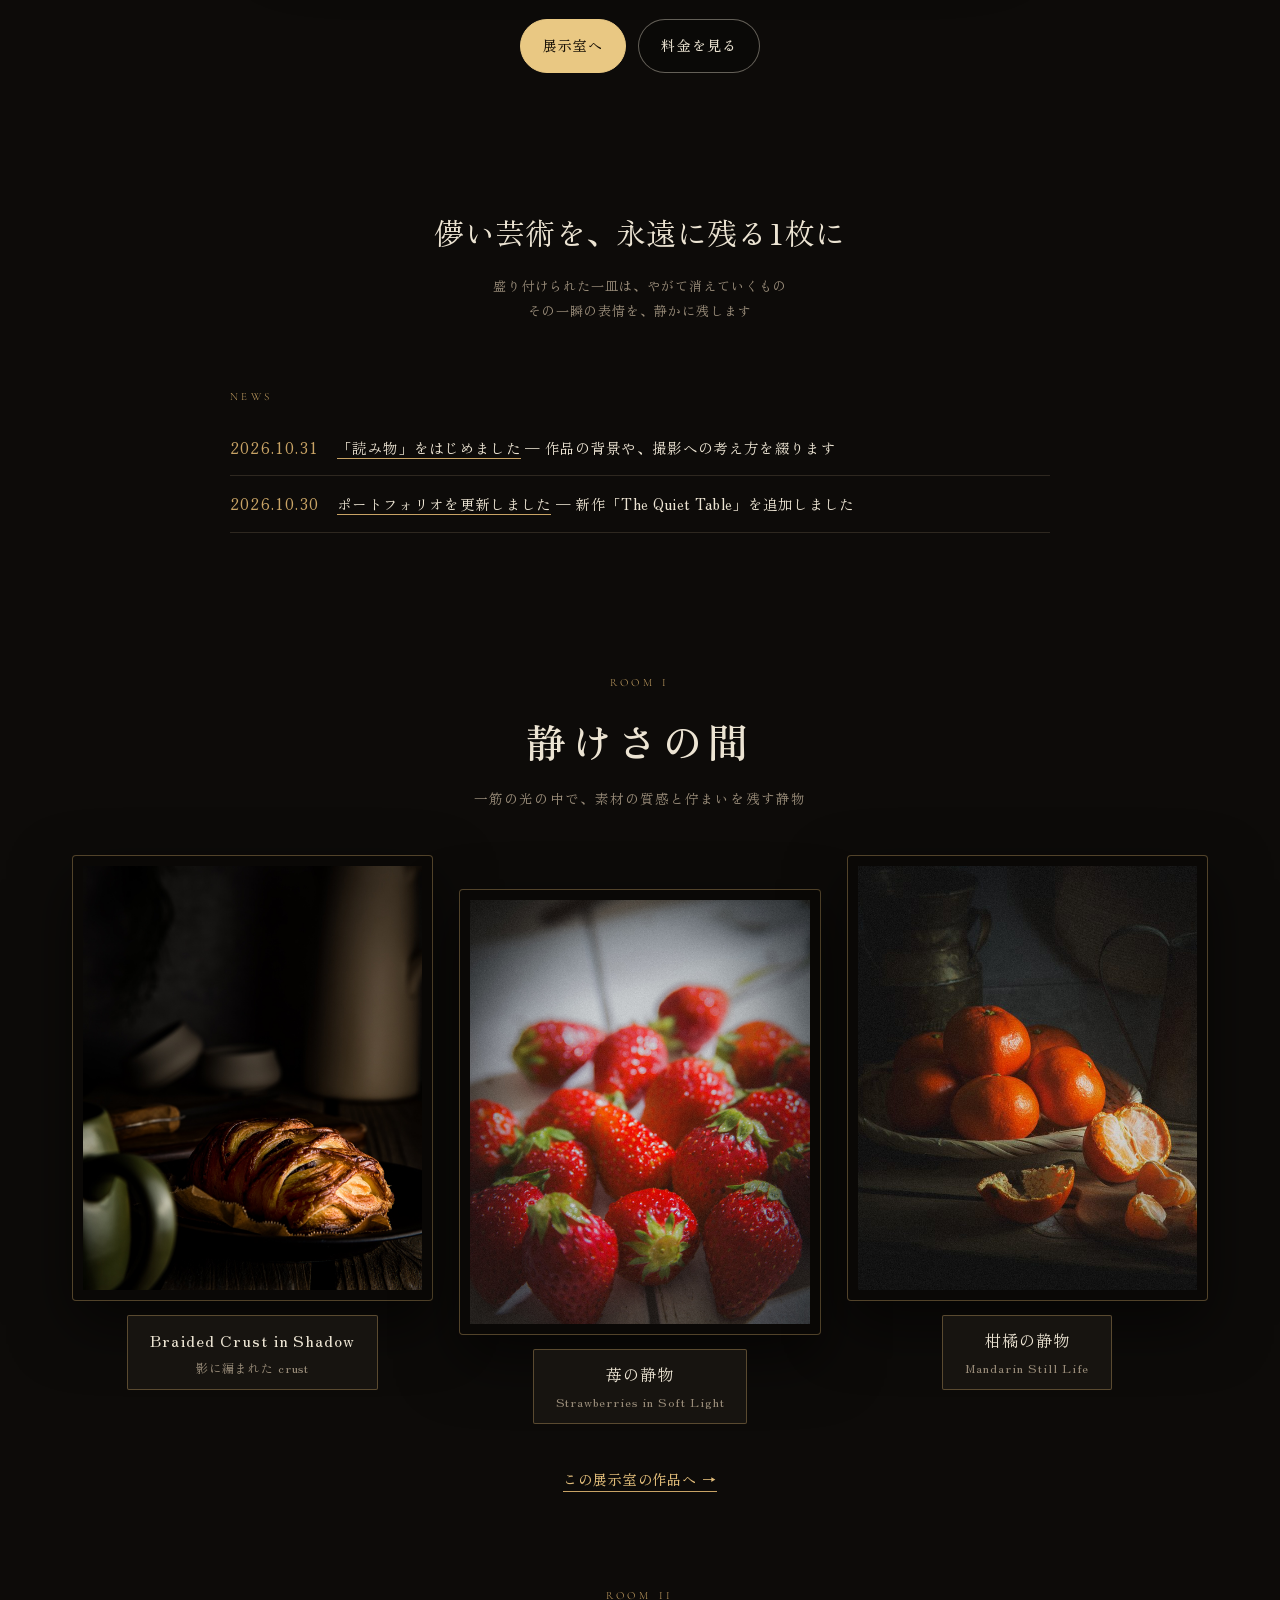
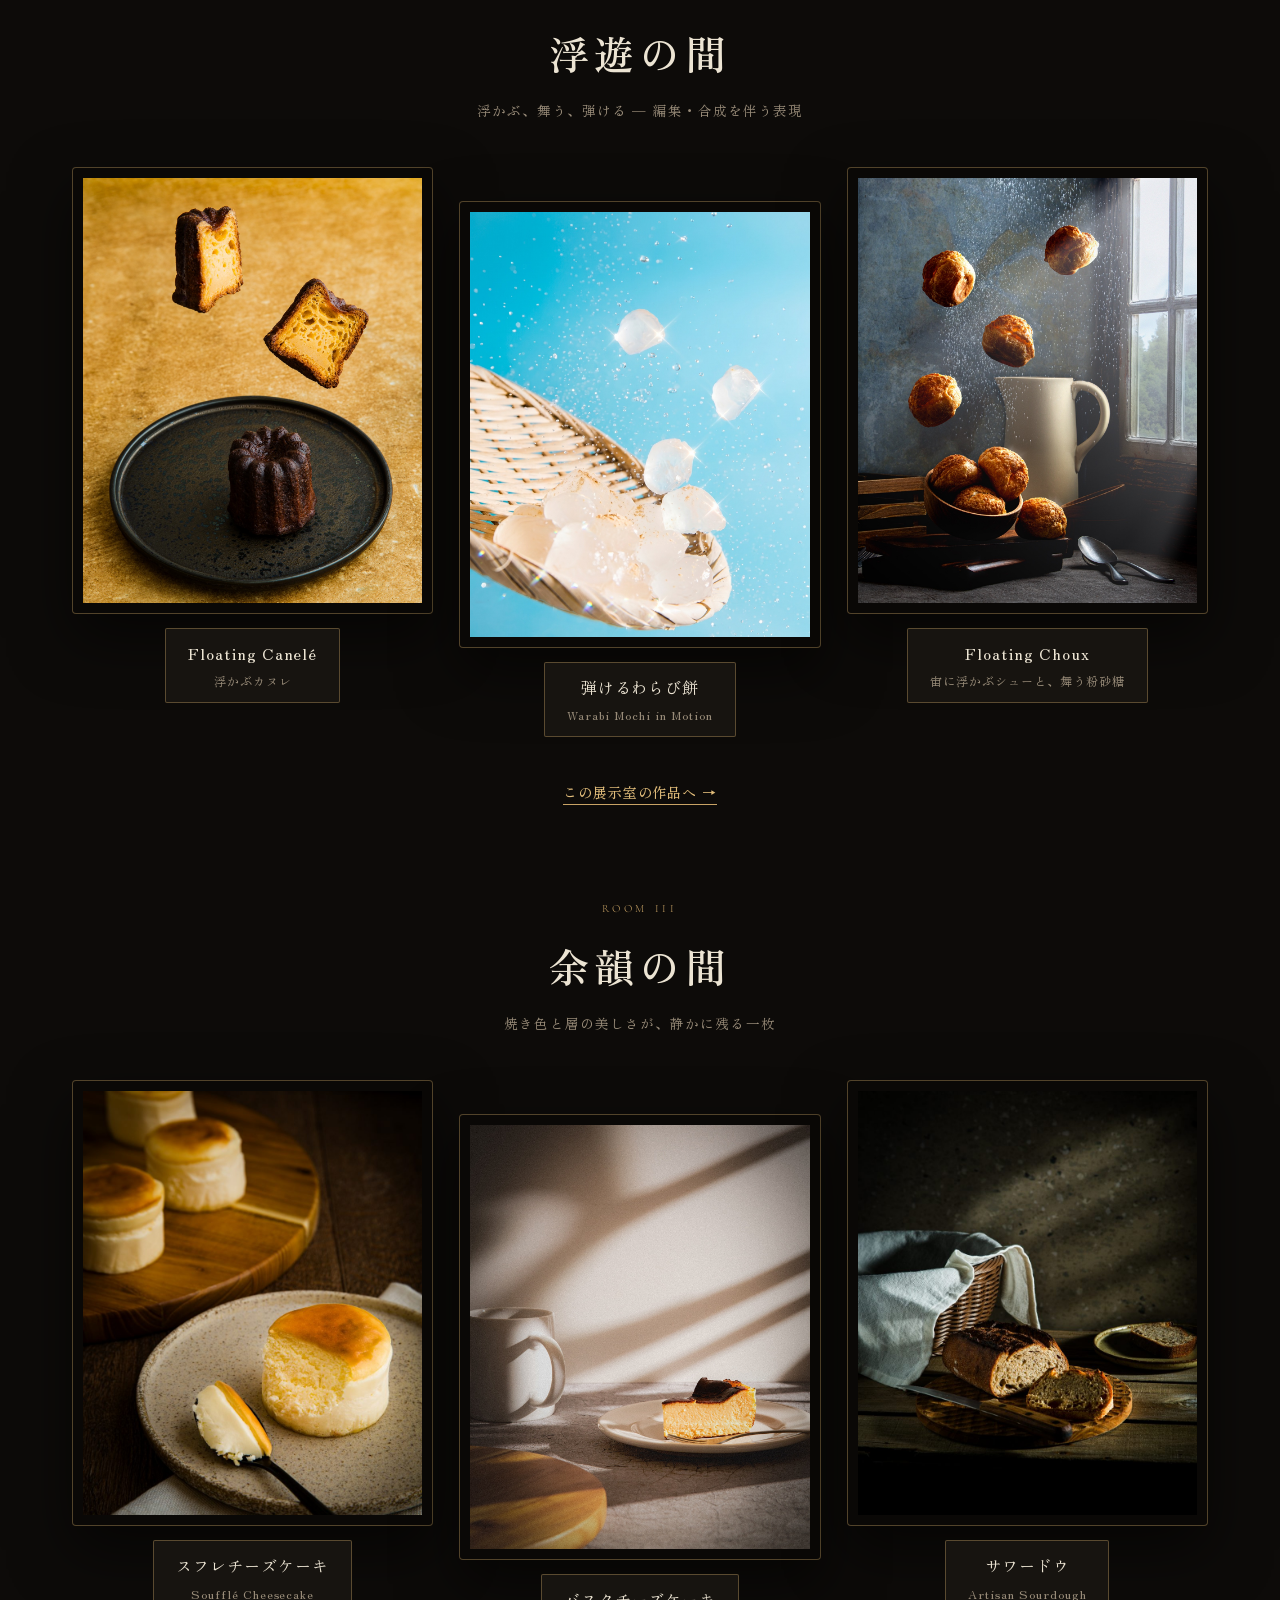
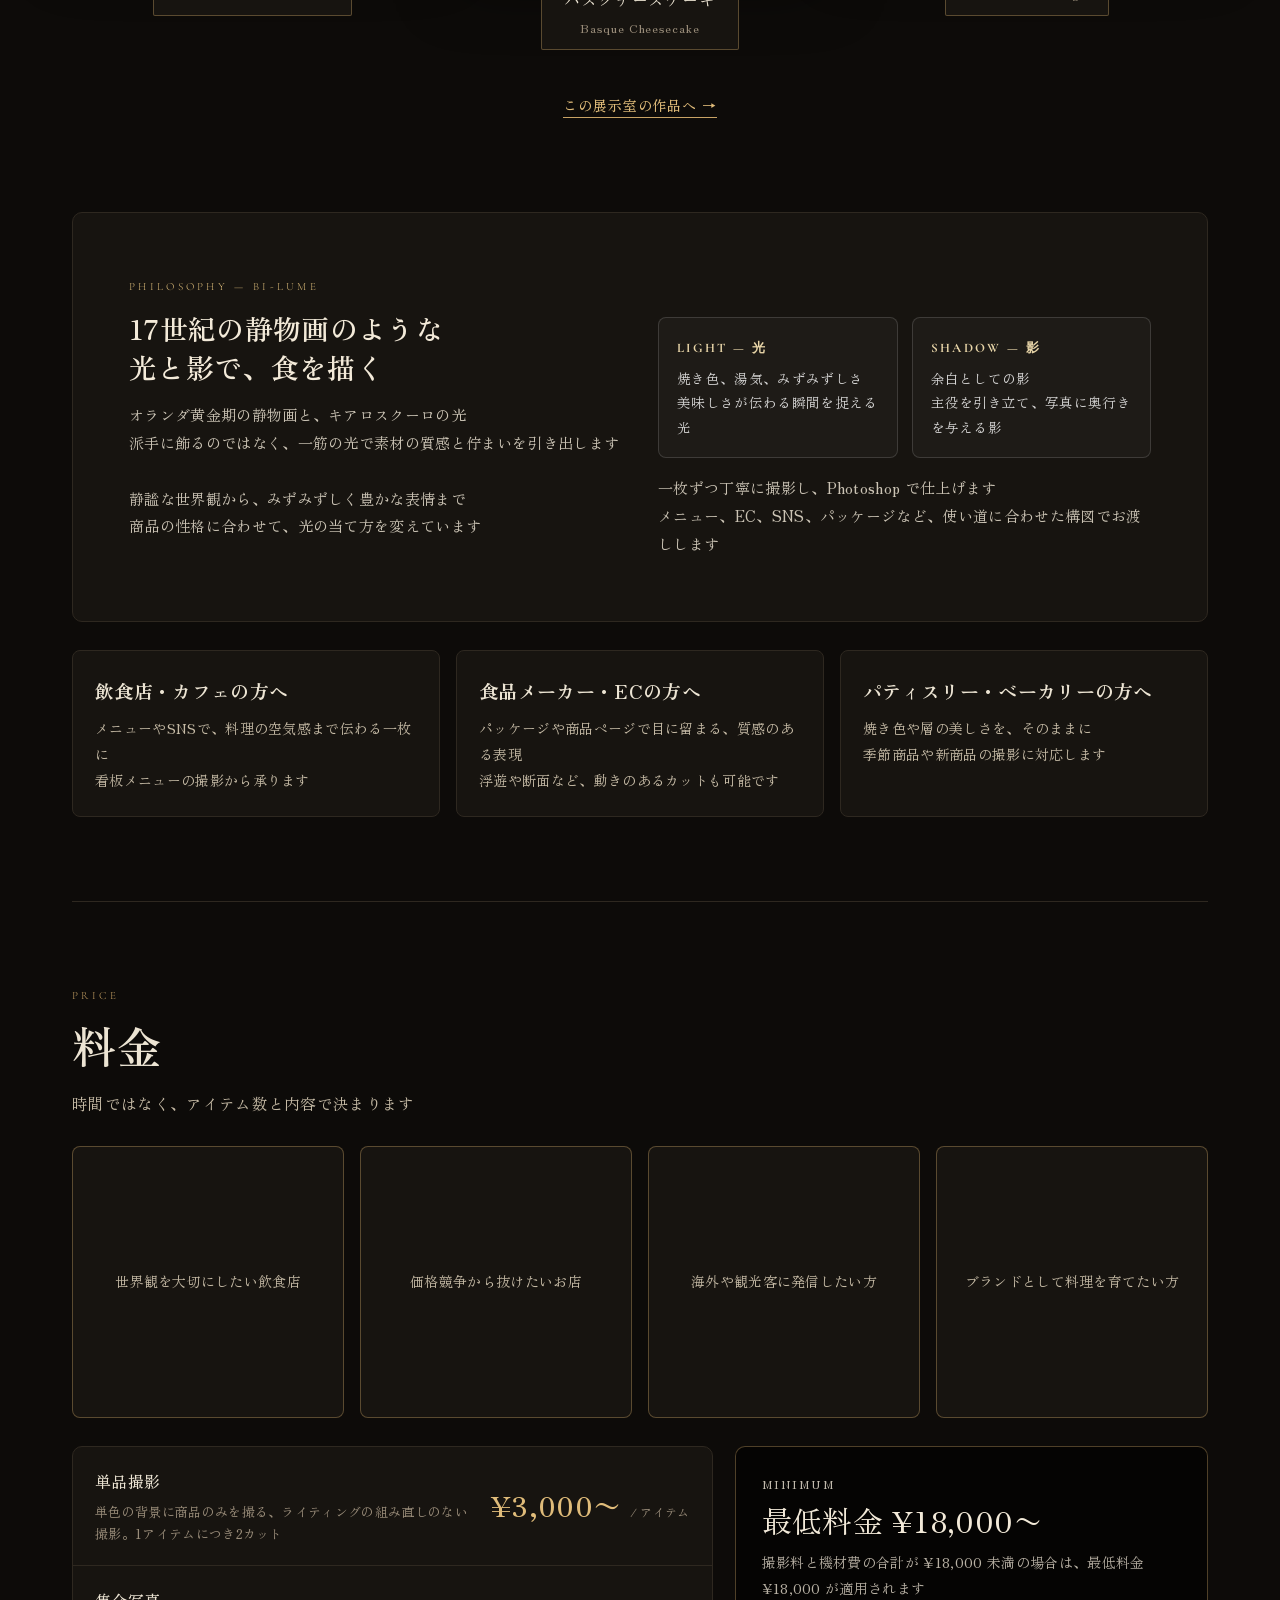
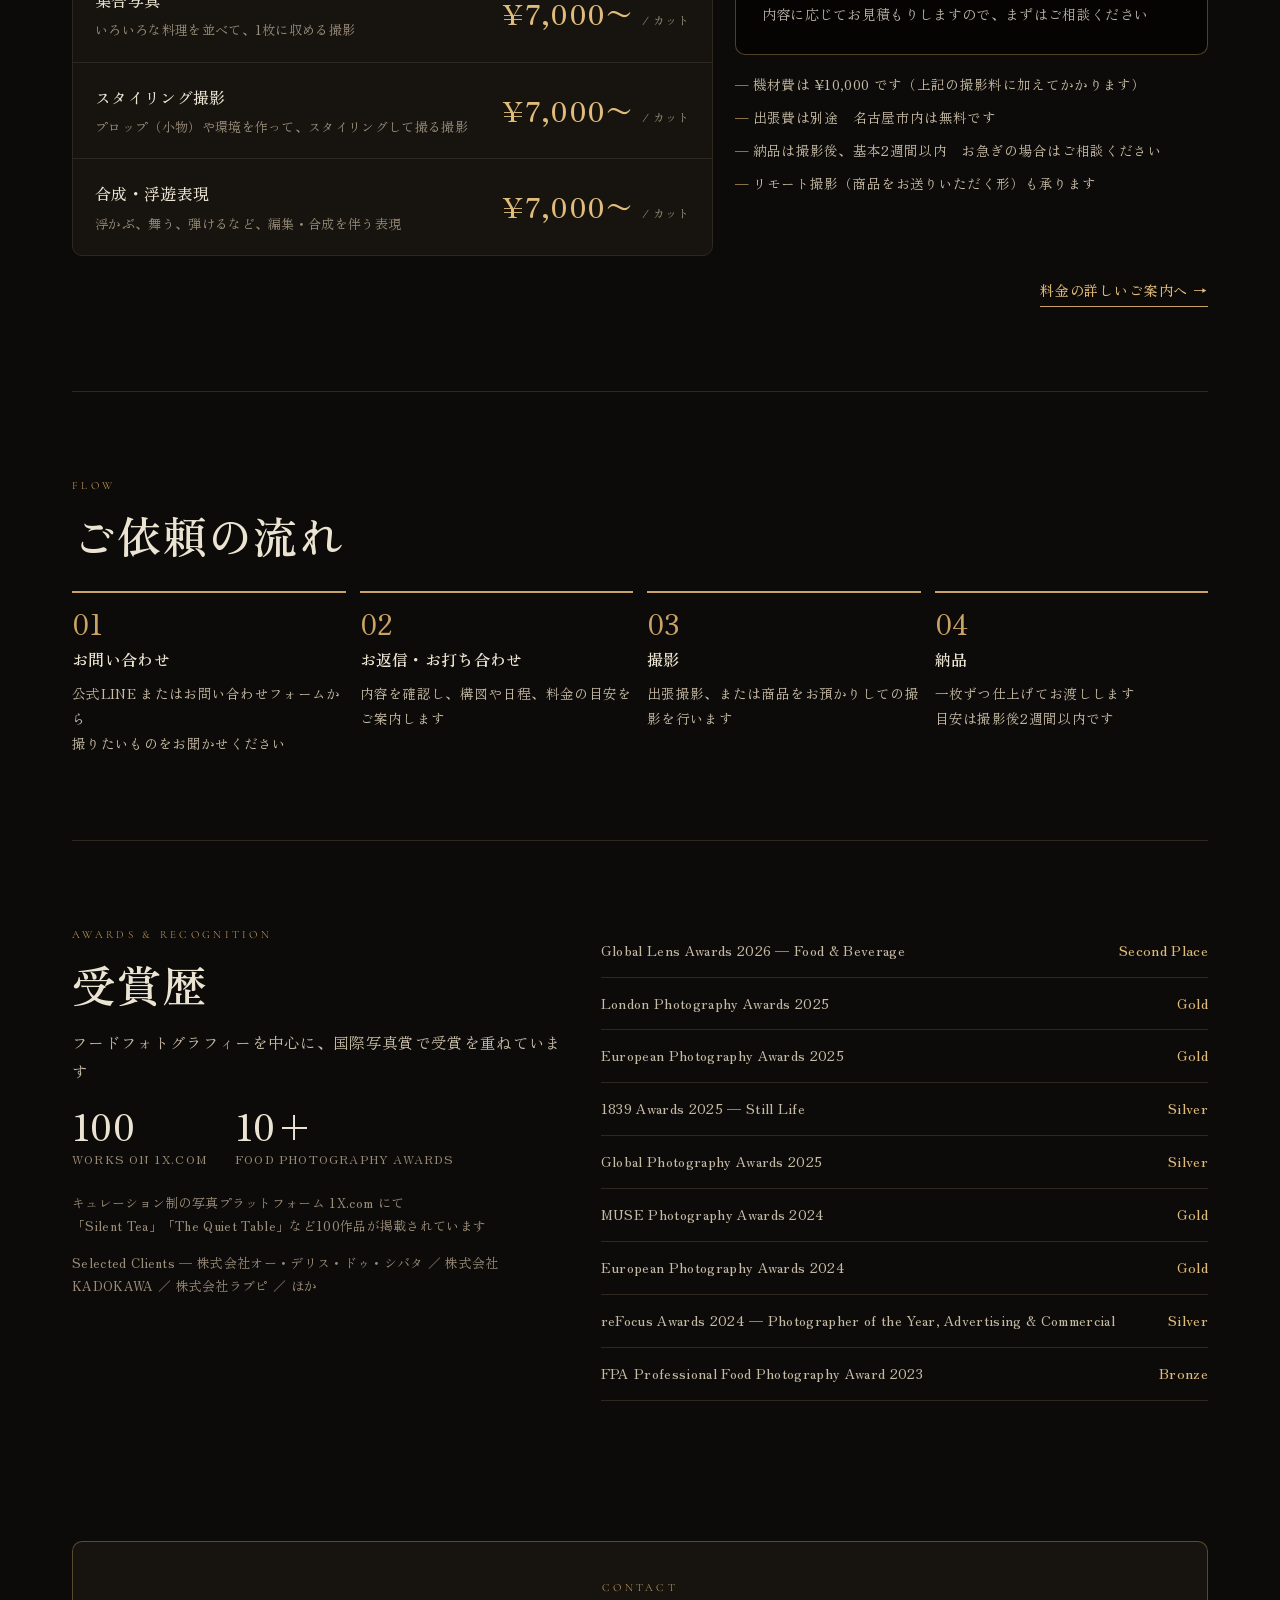
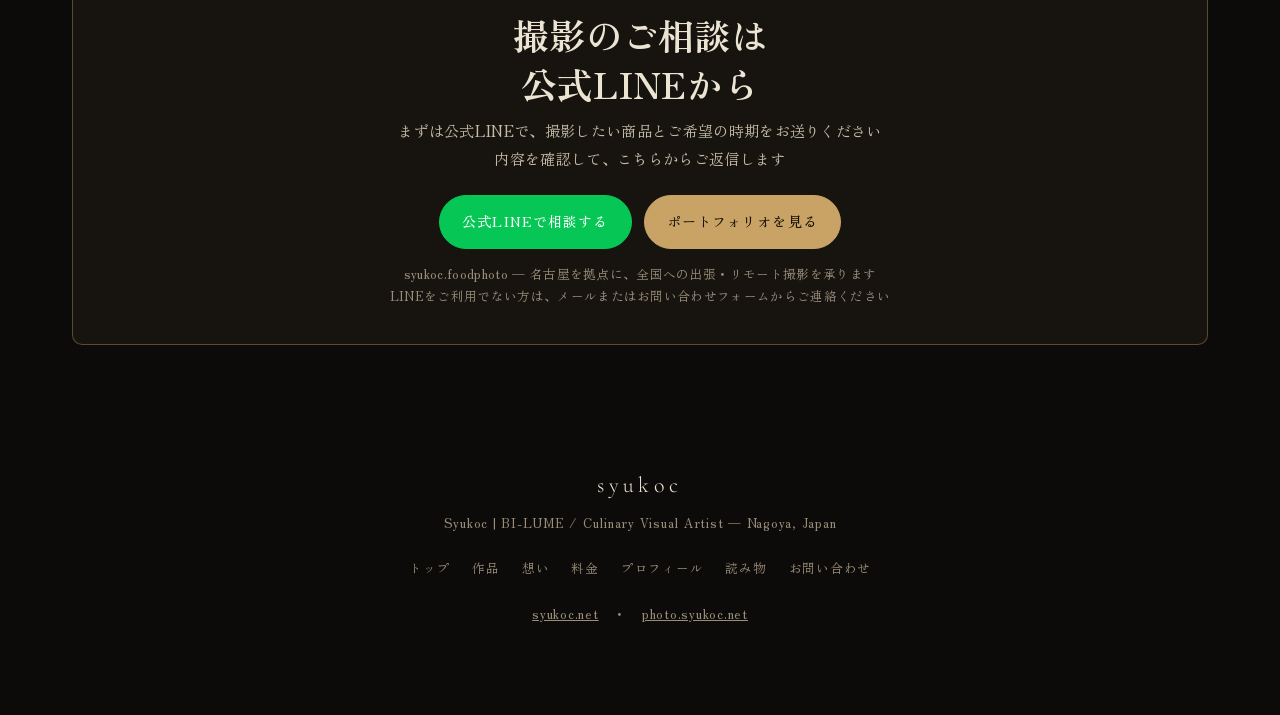
==== commit df4e3b83: "横写真を横幅いっぱいに表示（縦枠での切り抜きを解消）" ====
--- a/index.html
+++ b/index.html
@@ -10,7 +10,7 @@
 <link rel="canonical" href="https://www.syukoc.net/">
 <meta name="google-site-verification" content="us7a9GE7_CIHOHsXaf1vhZFBxDh8U48A8EWt_XyC5-M">
 <link rel="preconnect" href="https://fonts.googleapis.com"><link rel="preconnect" href="https://fonts.gstatic.com" crossorigin><link href="https://fonts.googleapis.com/css2?family=Cormorant+Garamond:ital,wght@0,400;0,500;0,600;1,400&family=Zen+Old+Mincho:wght@400;700;900&family=Noto+Sans+JP:wght@300;400;500;700&display=swap" rel="stylesheet">
-<link rel="stylesheet" href="assets/museum.css?v=3">
+<link rel="stylesheet" href="assets/museum.css?v=4">
 </head>
 <body>
 <header class="header" id="header">
--- a/assets/museum.css
+++ b/assets/museum.css
@@ -218,6 +218,8 @@
 @media(max-width:560px){ .gallery{grid-template-columns:1fr} }
 .gallery figure{margin:0;border:1px solid var(--line-brass);border-radius:4px;overflow:hidden;aspect-ratio:4/5;background:#0a0806;padding:10px}
 .gallery img{width:100%;height:100%;object-fit:cover}
+.gallery figure.wide{grid-column:span 2;aspect-ratio:3/2}
+@media(max-width:560px){ .gallery figure.wide{grid-column:auto} }
 
 /* Article */
 .article{font-size:16px}
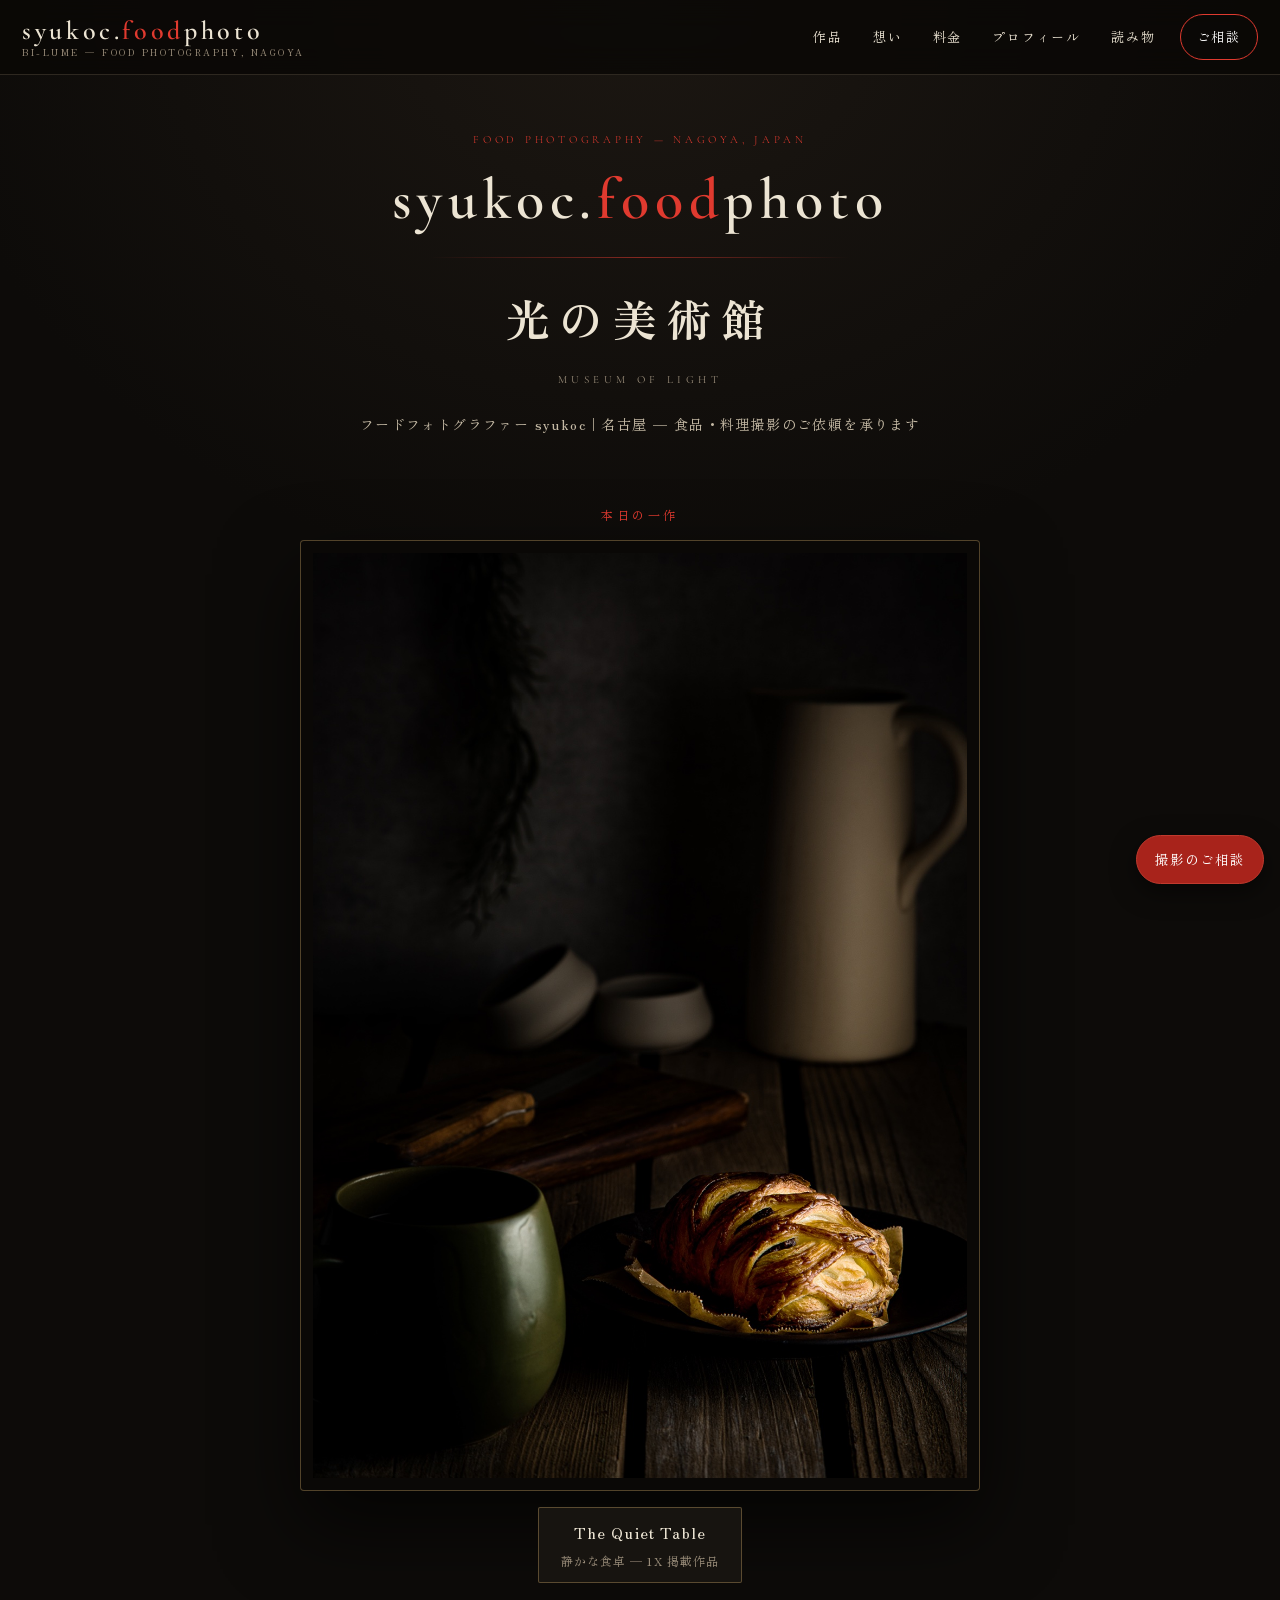
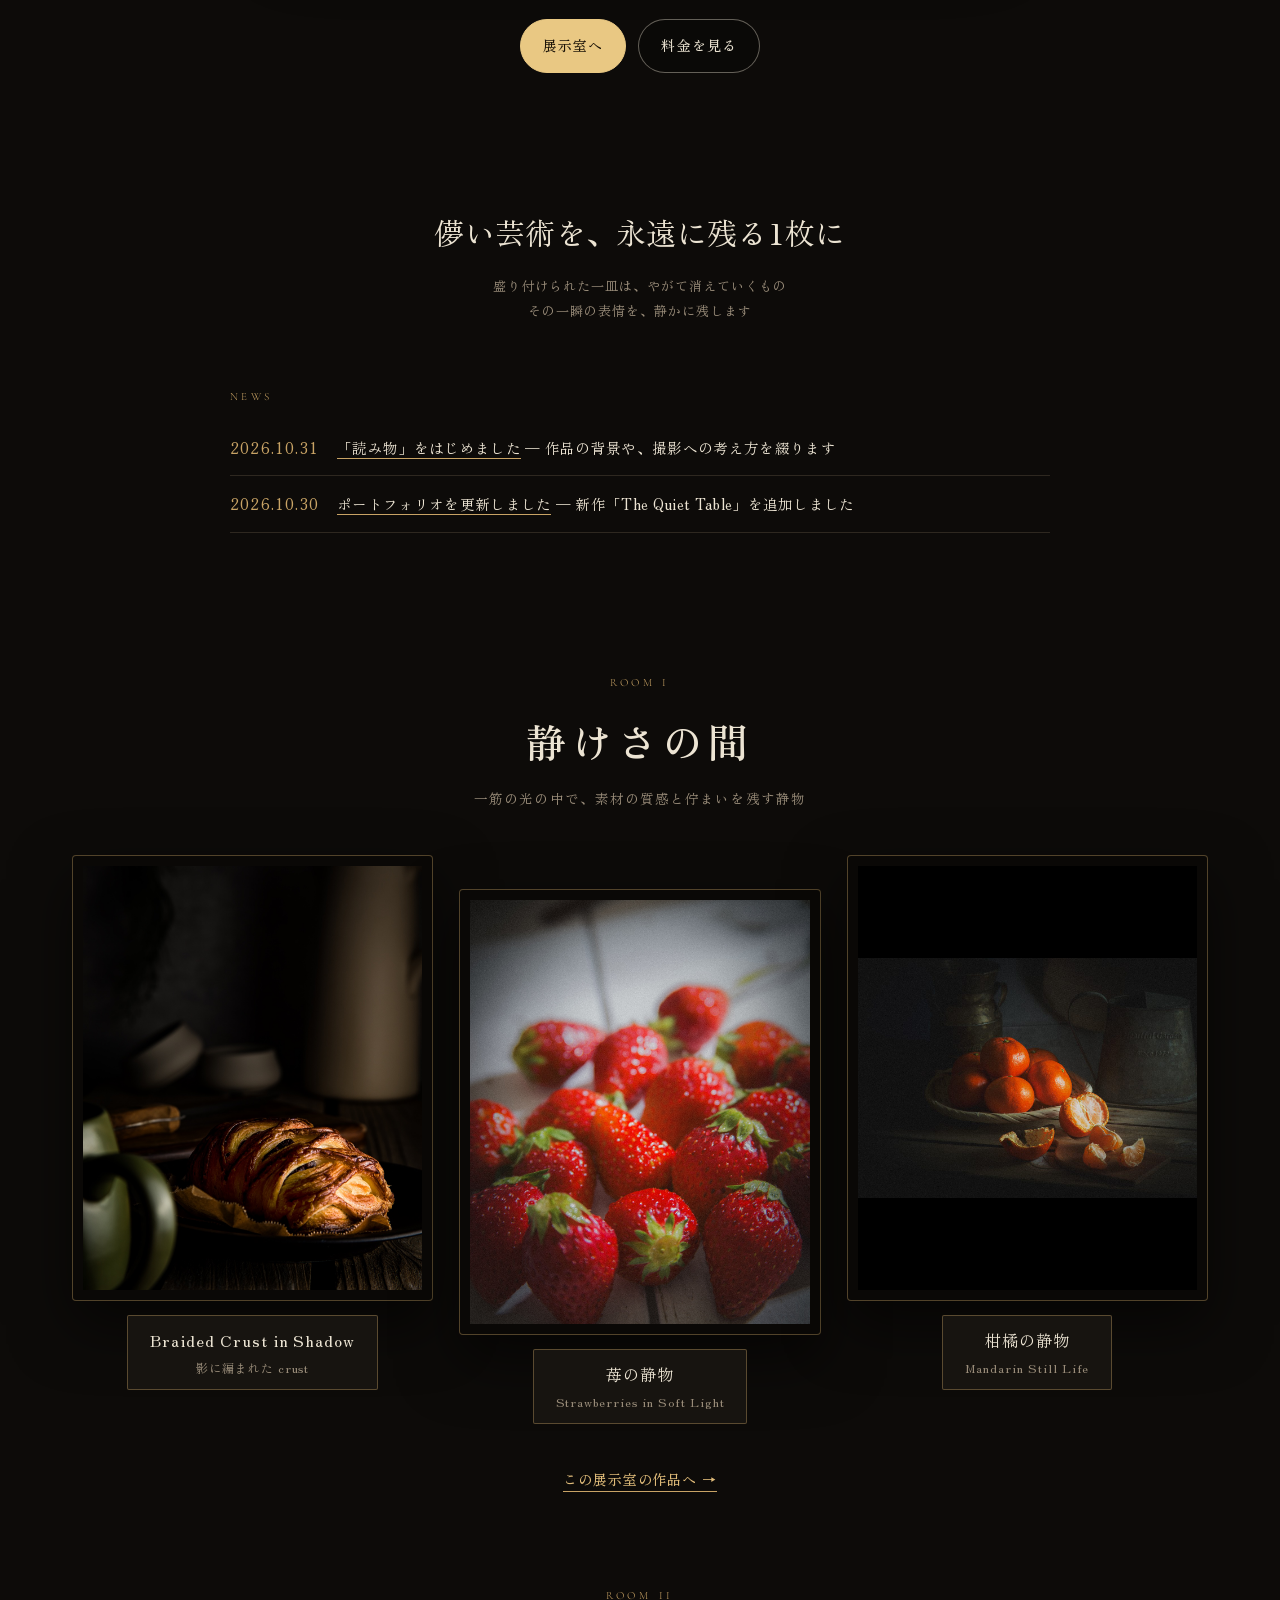
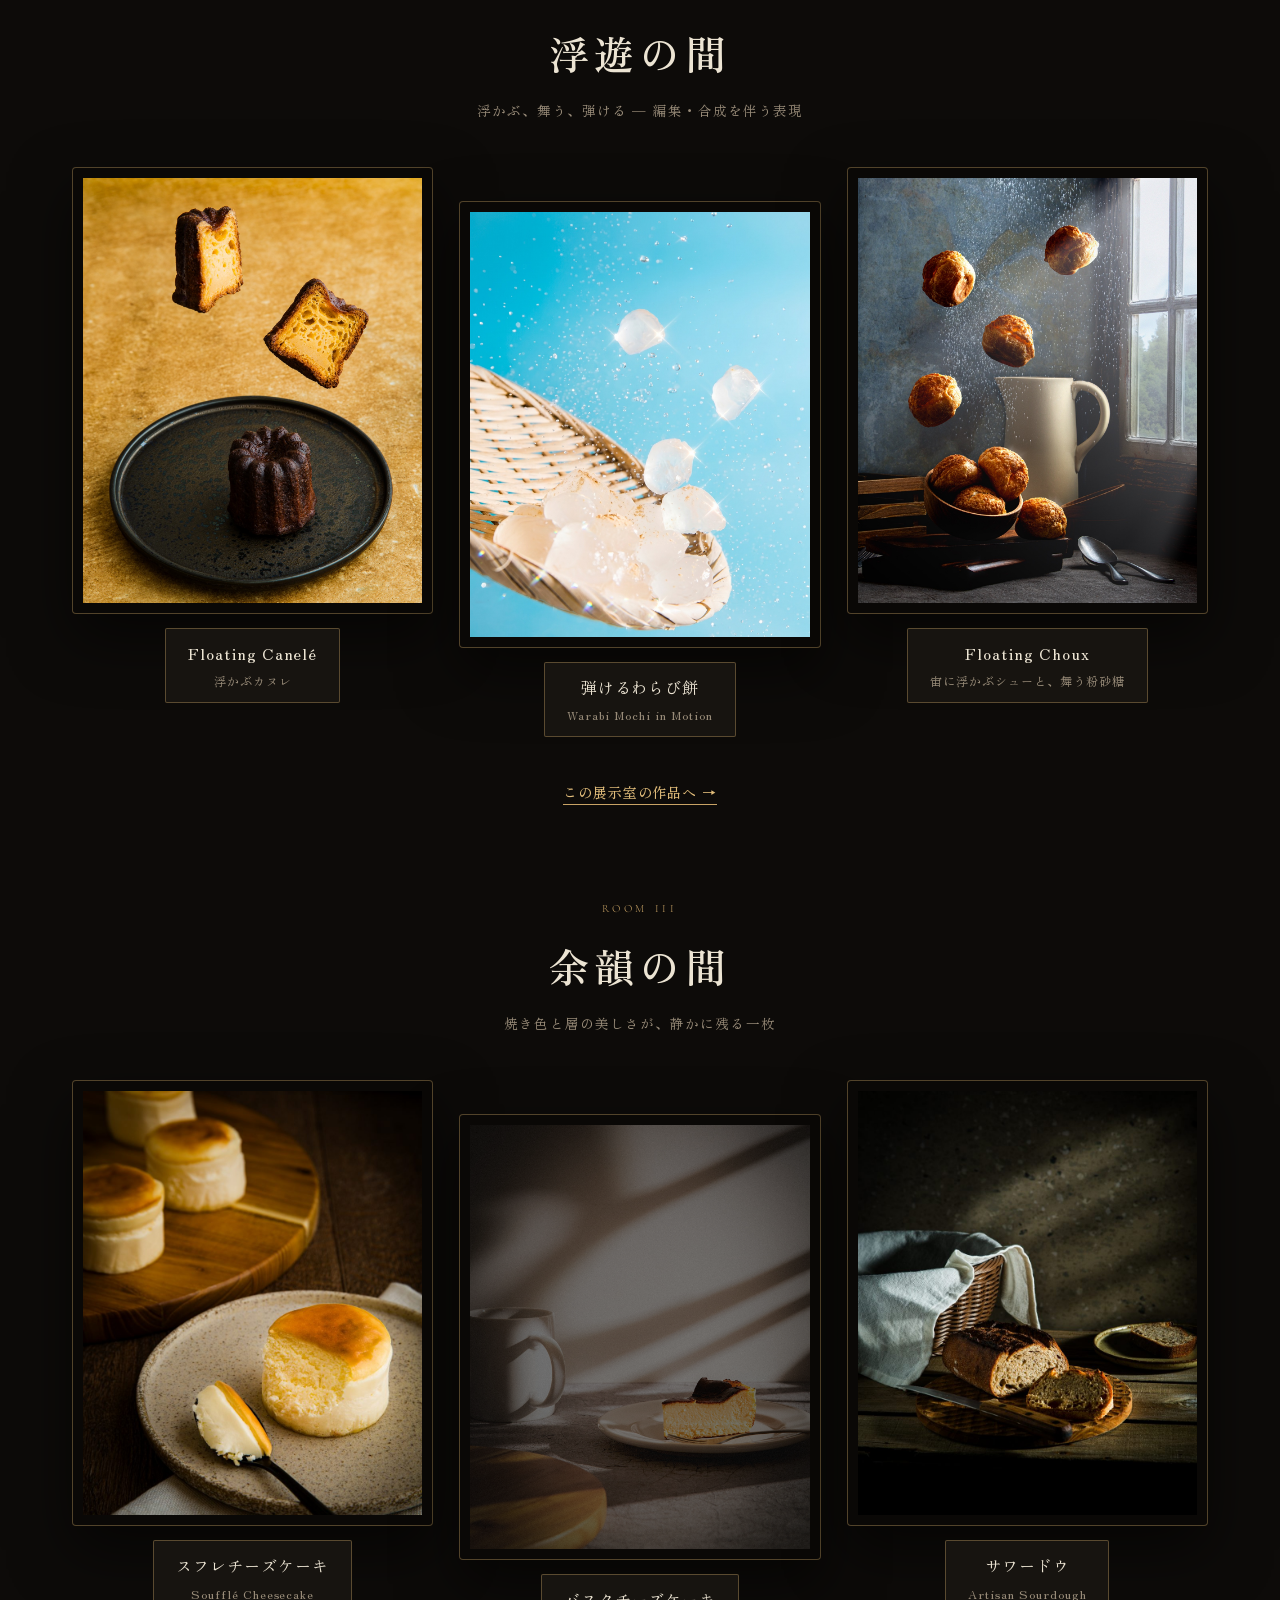
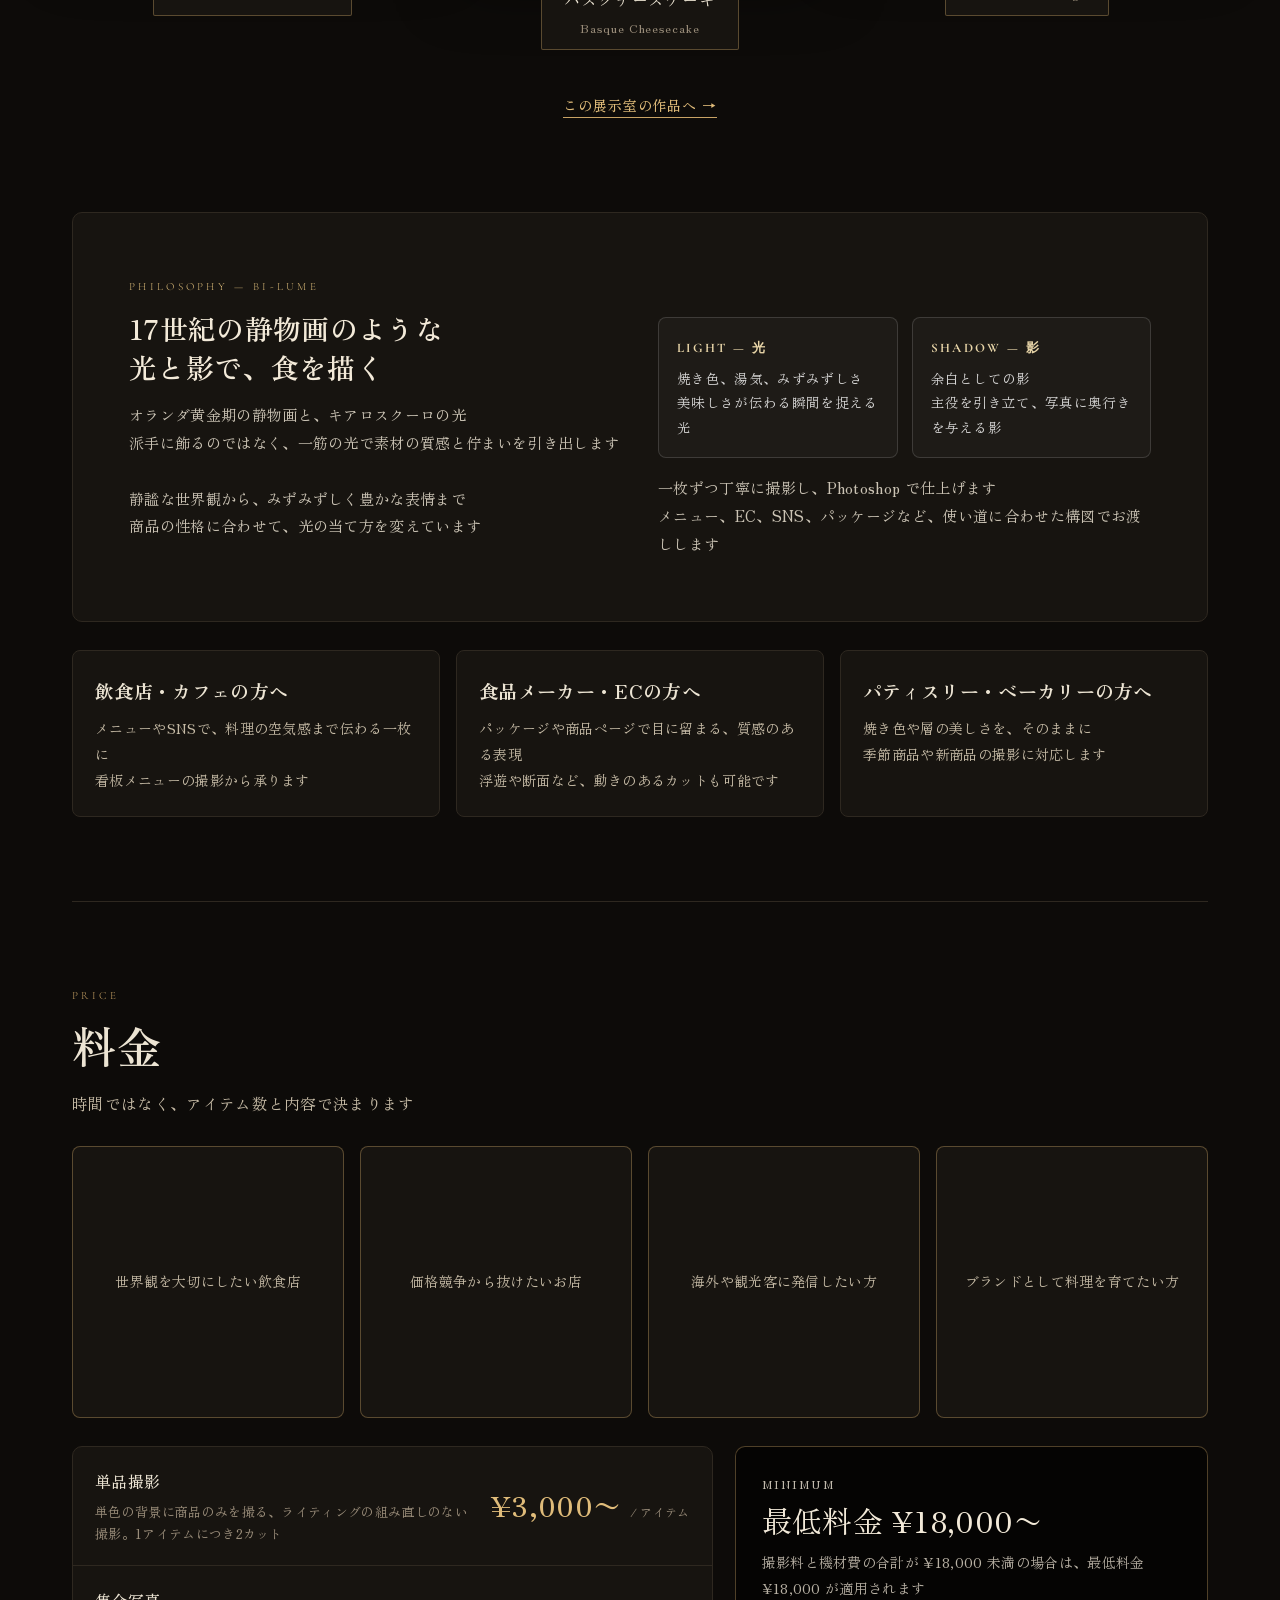
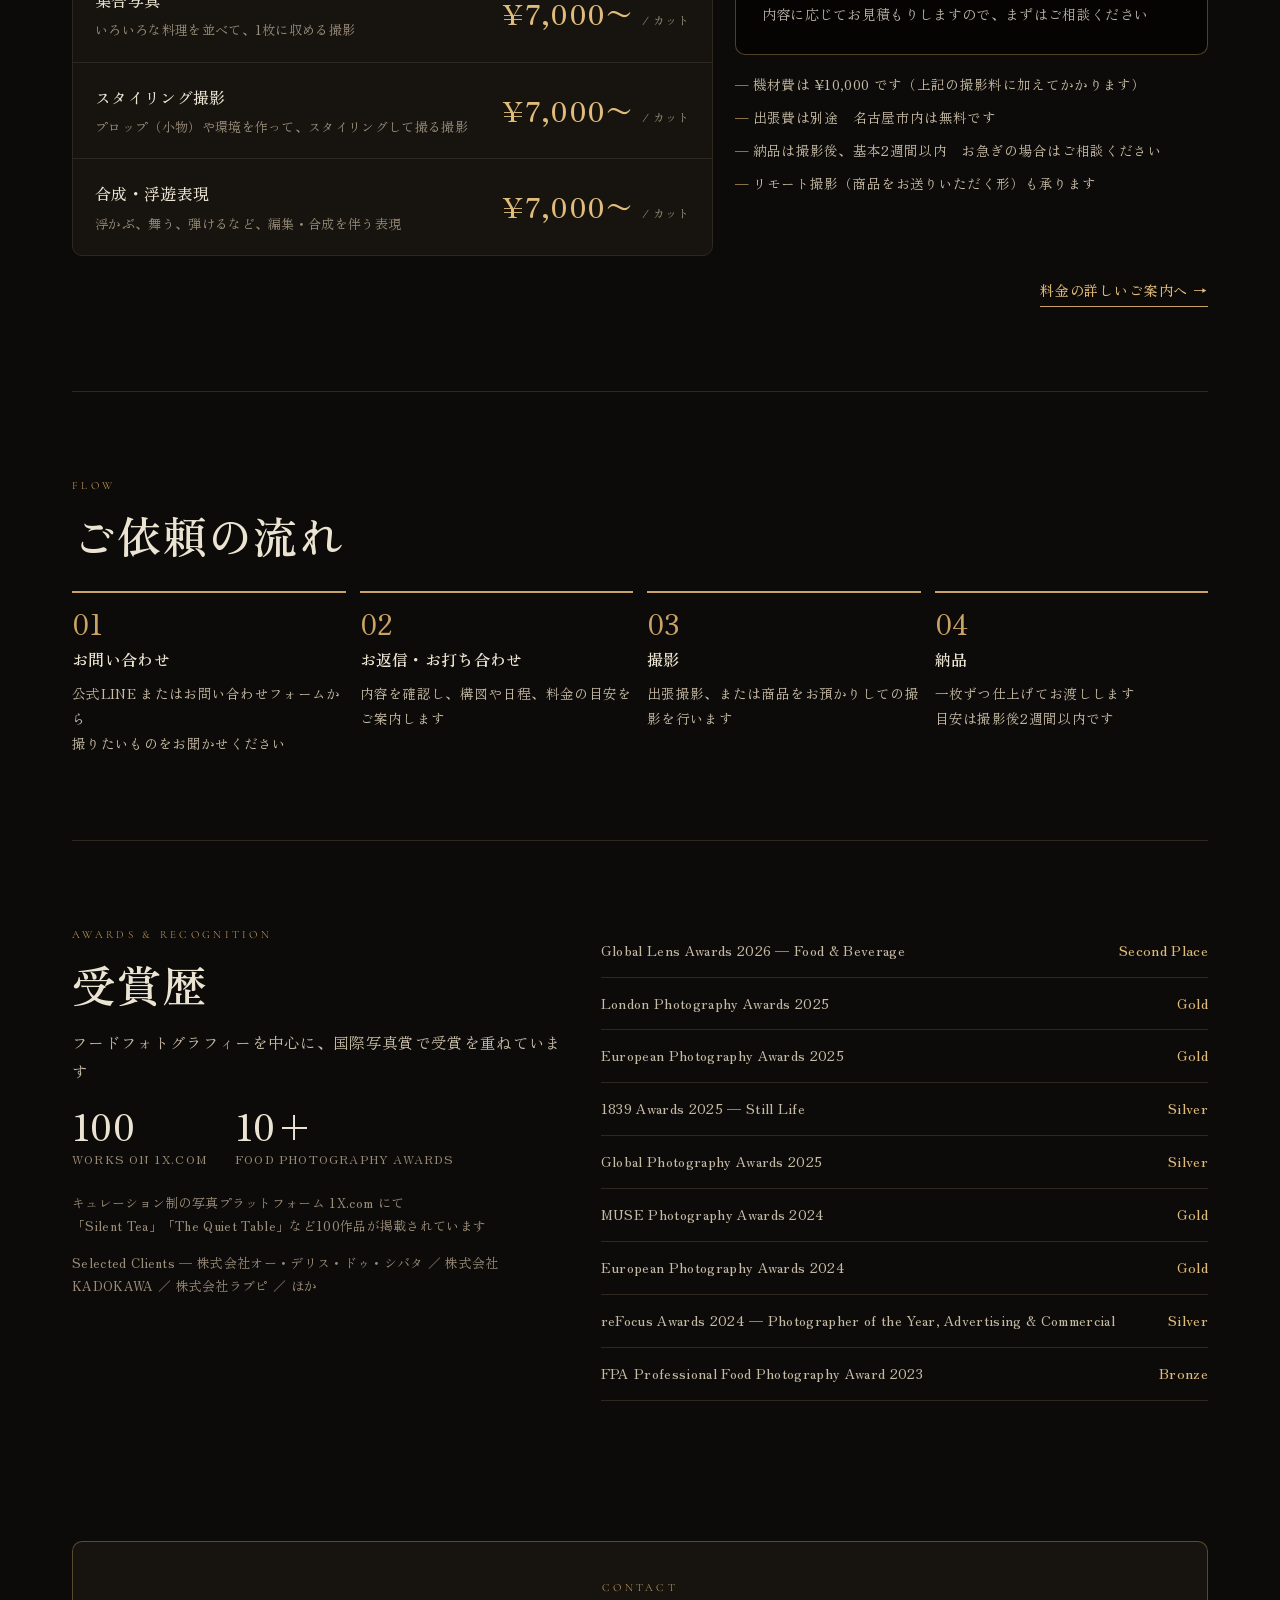
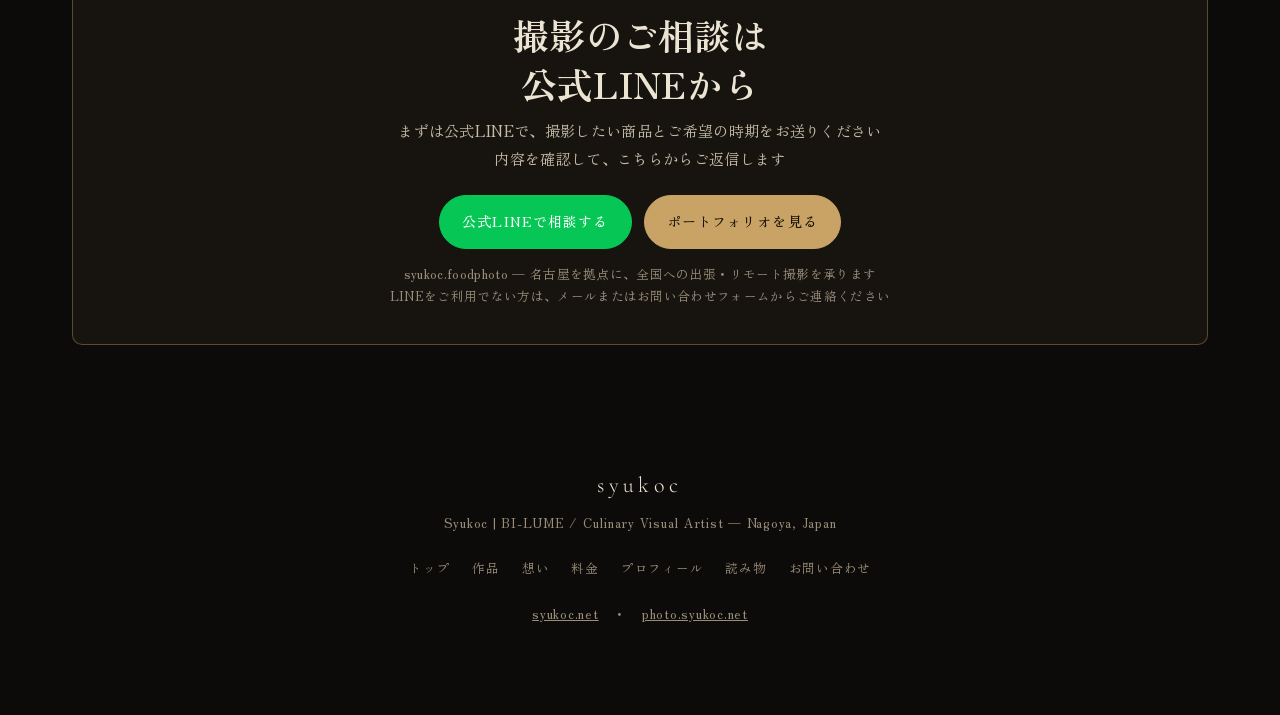
==== commit a5e3d2cd: "横写真を全ページで横のまま表示（トップの間・作品集の目次も）" ====
--- a/index.html
+++ b/index.html
@@ -10,7 +10,7 @@
 <link rel="canonical" href="https://www.syukoc.net/">
 <meta name="google-site-verification" content="us7a9GE7_CIHOHsXaf1vhZFBxDh8U48A8EWt_XyC5-M">
 <link rel="preconnect" href="https://fonts.googleapis.com"><link rel="preconnect" href="https://fonts.gstatic.com" crossorigin><link href="https://fonts.googleapis.com/css2?family=Cormorant+Garamond:ital,wght@0,400;0,500;0,600;1,400&family=Zen+Old+Mincho:wght@400;700;900&family=Noto+Sans+JP:wght@300;400;500;700&display=swap" rel="stylesheet">
-<link rel="stylesheet" href="assets/museum.css?v=4">
+<link rel="stylesheet" href="assets/museum.css?v=5">
 </head>
 <body>
 <header class="header" id="header">
@@ -76,7 +76,7 @@
           <div class="plate"><span class="t">苺の静物</span><span class="s">Strawberries in Soft Light</span></div>
         </figure>
         <figure class="work">
-          <div class="frame"><img src="assets/img/09-mandarin-still-life.jpg" alt="柑橘を題材にした静物"></div>
+          <div class="frame matte"><img src="assets/img/09-mandarin-still-life.jpg" alt="柑橘を題材にした静物"></div>
           <div class="plate"><span class="t">柑橘の静物</span><span class="s">Mandarin Still Life</span></div>
         </figure>
       </div>
--- a/assets/museum.css
+++ b/assets/museum.css
@@ -219,6 +219,8 @@
 .gallery figure{margin:0;border:1px solid var(--line-brass);border-radius:4px;overflow:hidden;aspect-ratio:4/5;background:#0a0806;padding:10px}
 .gallery img{width:100%;height:100%;object-fit:cover}
 .gallery figure.wide{grid-column:span 2;aspect-ratio:3/2}
+.work .frame.matte img{object-fit:contain;background:#000}
+.chapter .thumb.matte img{object-fit:contain;background:#000}
 @media(max-width:560px){ .gallery figure.wide{grid-column:auto} }
 
 /* Article */
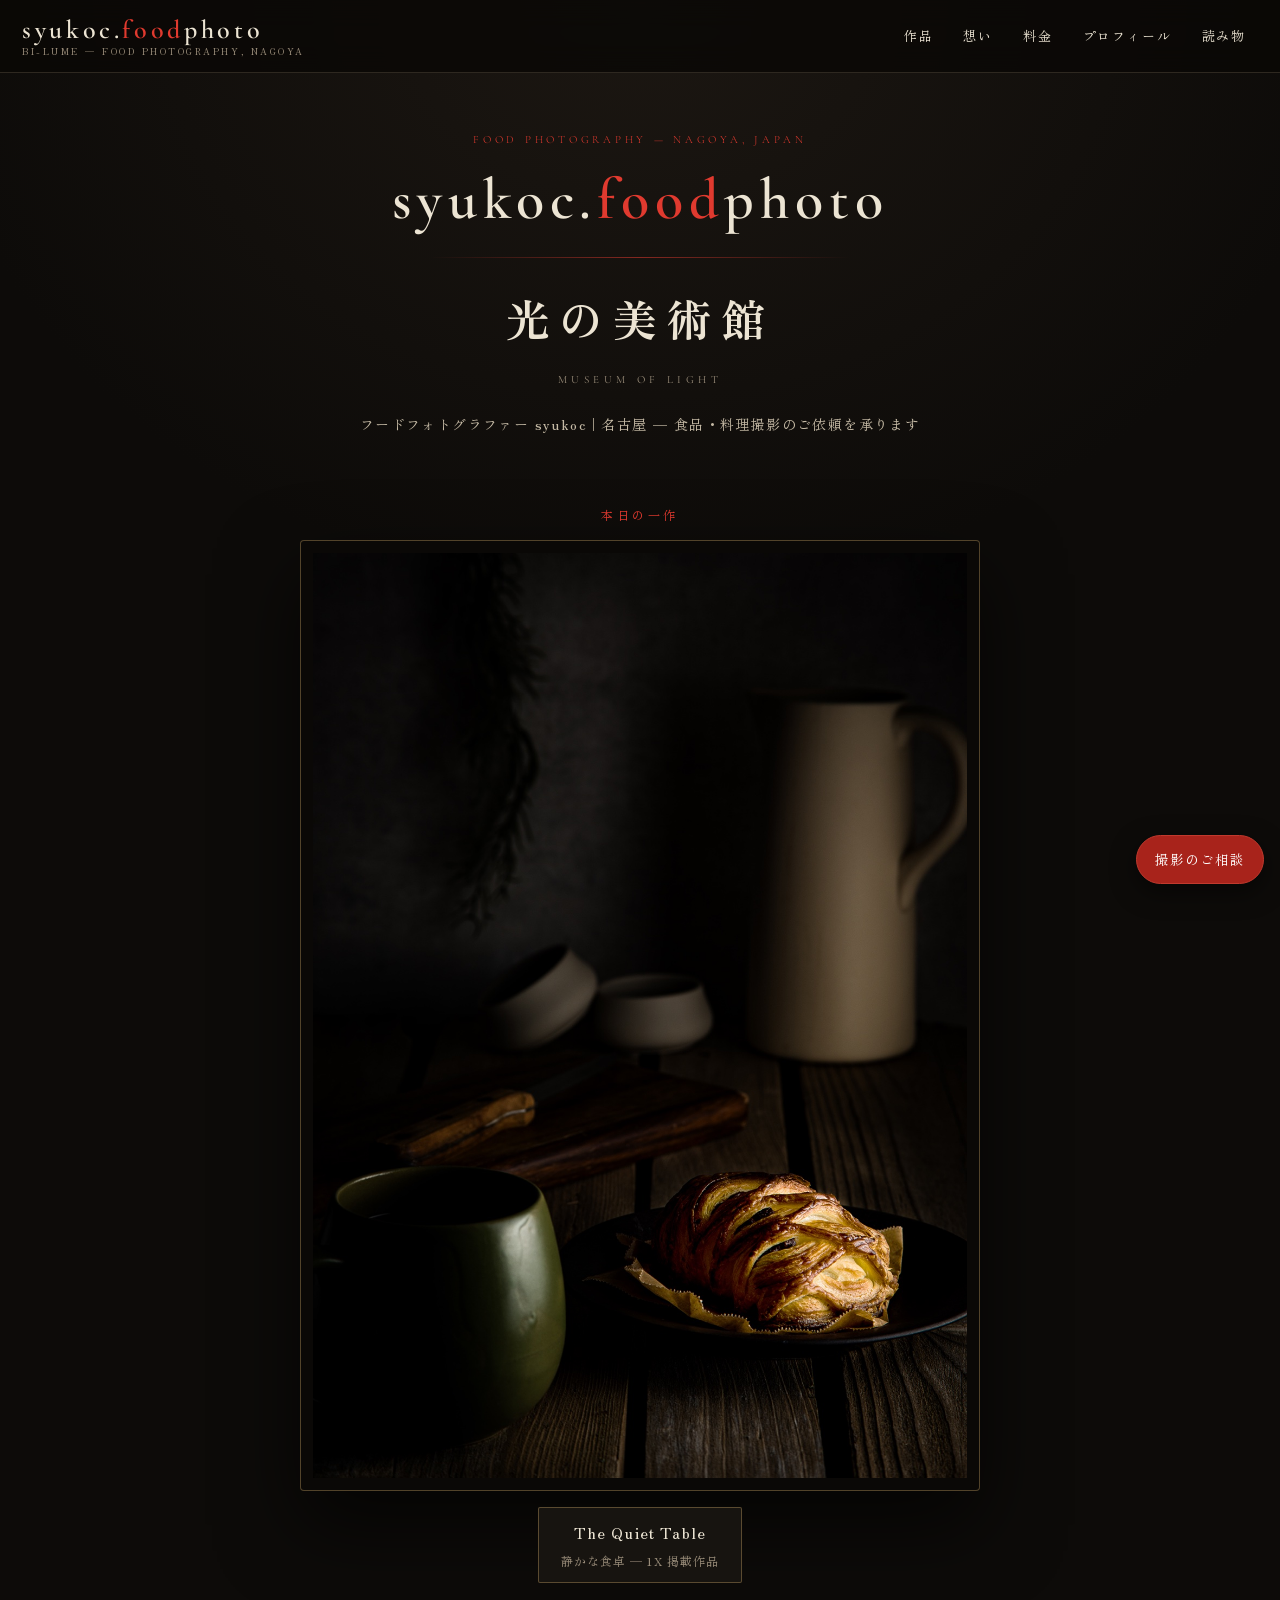
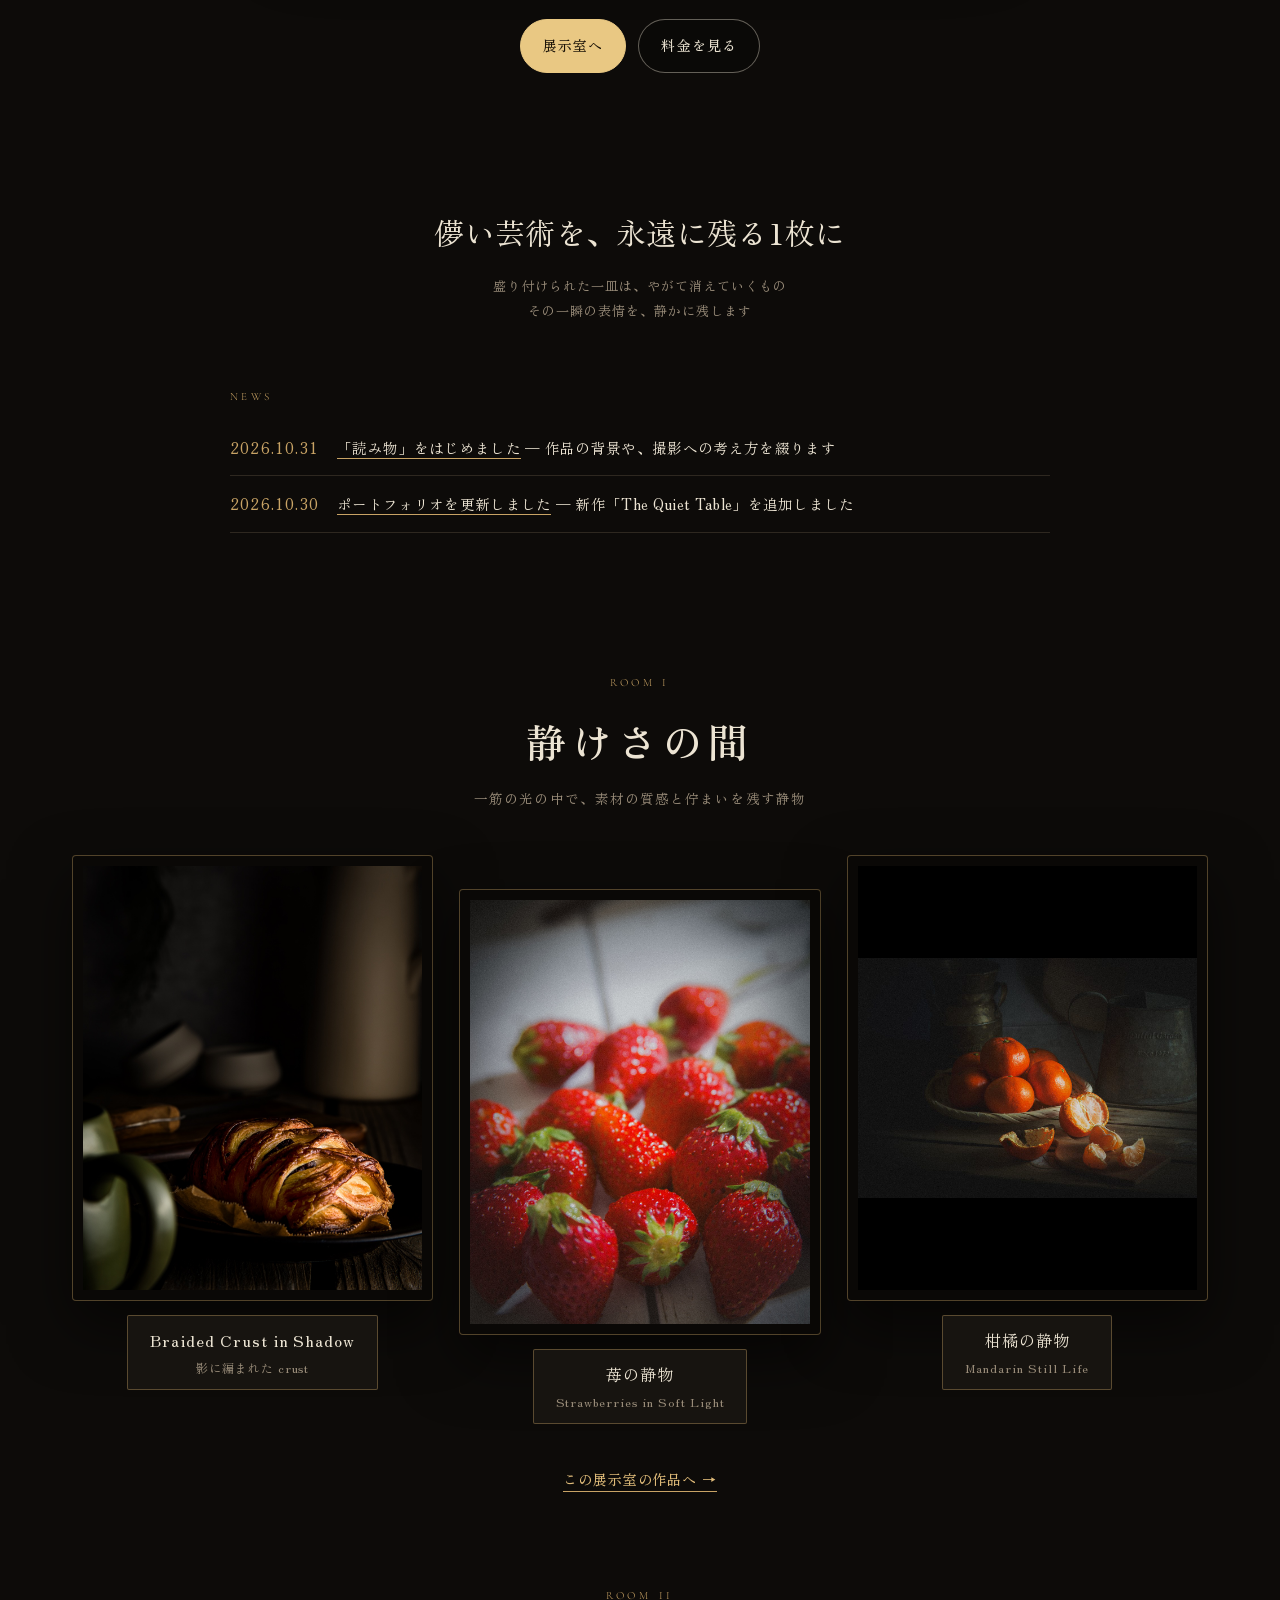
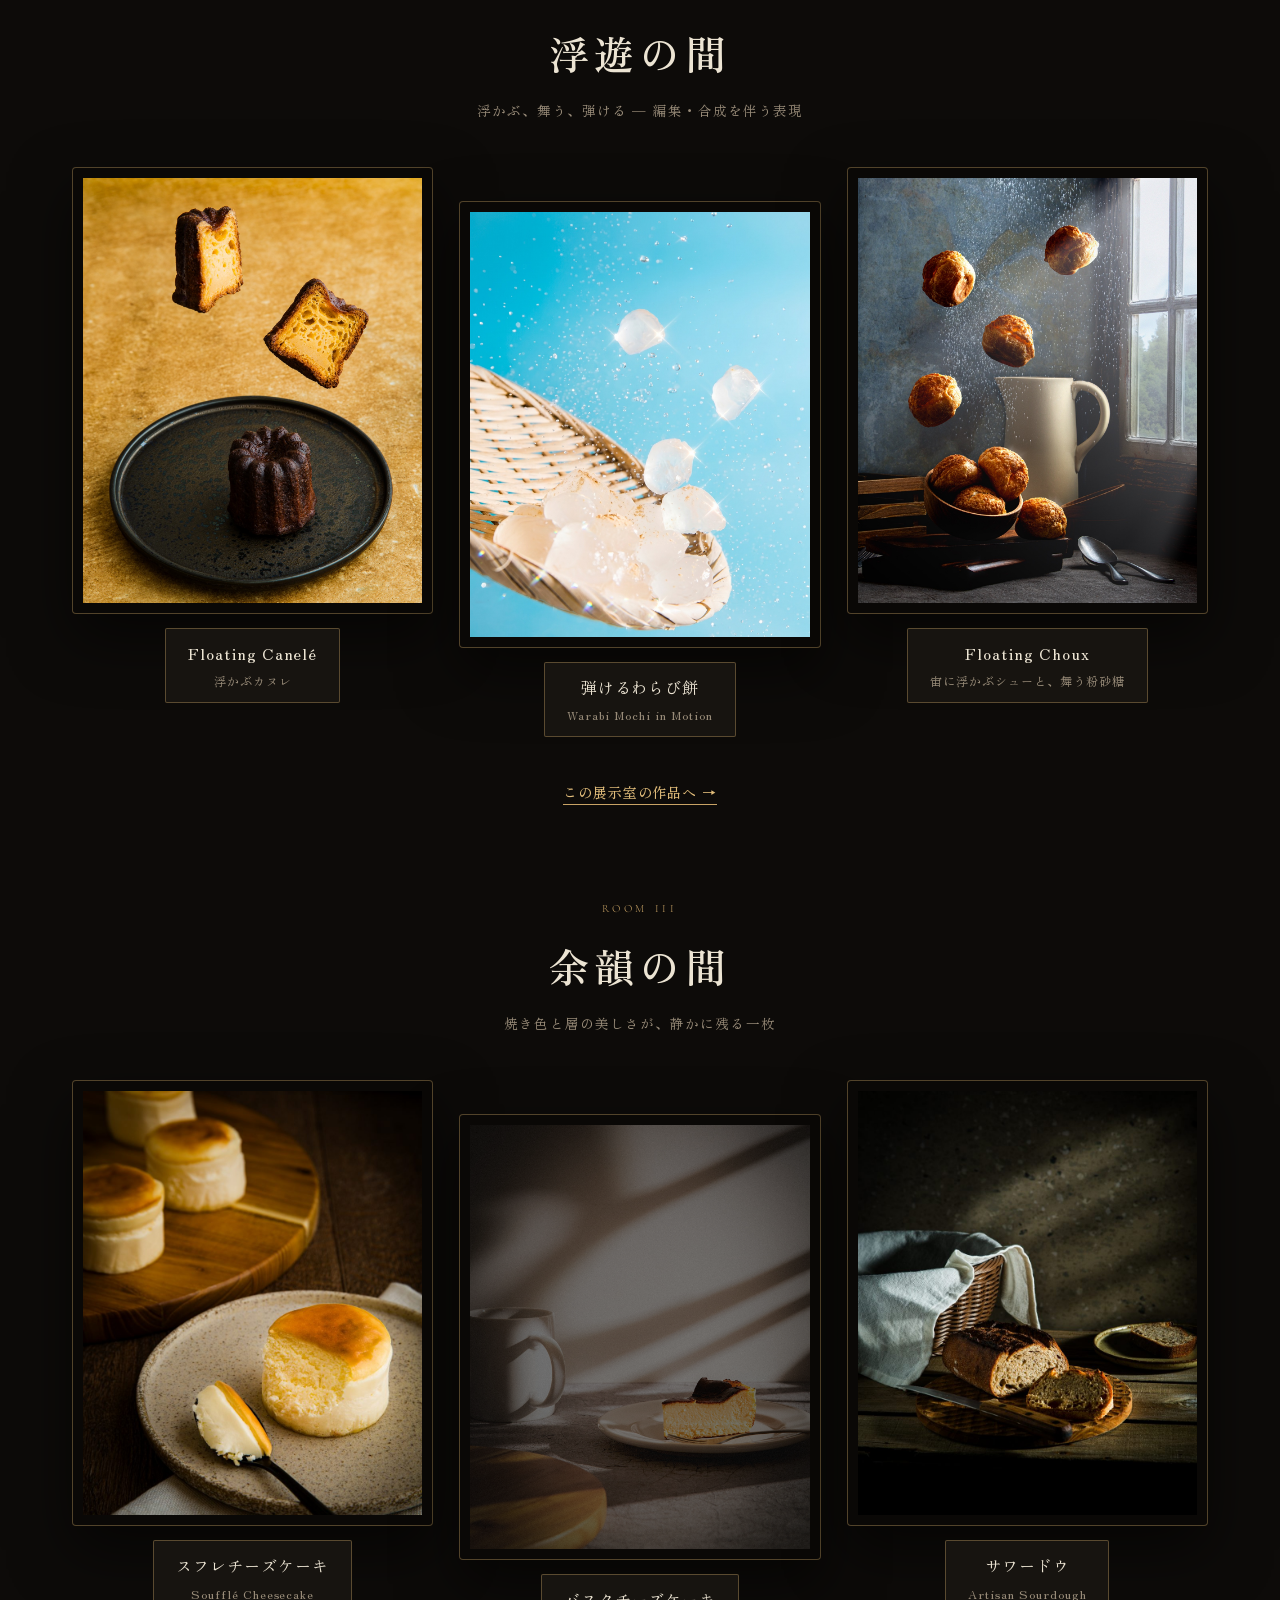
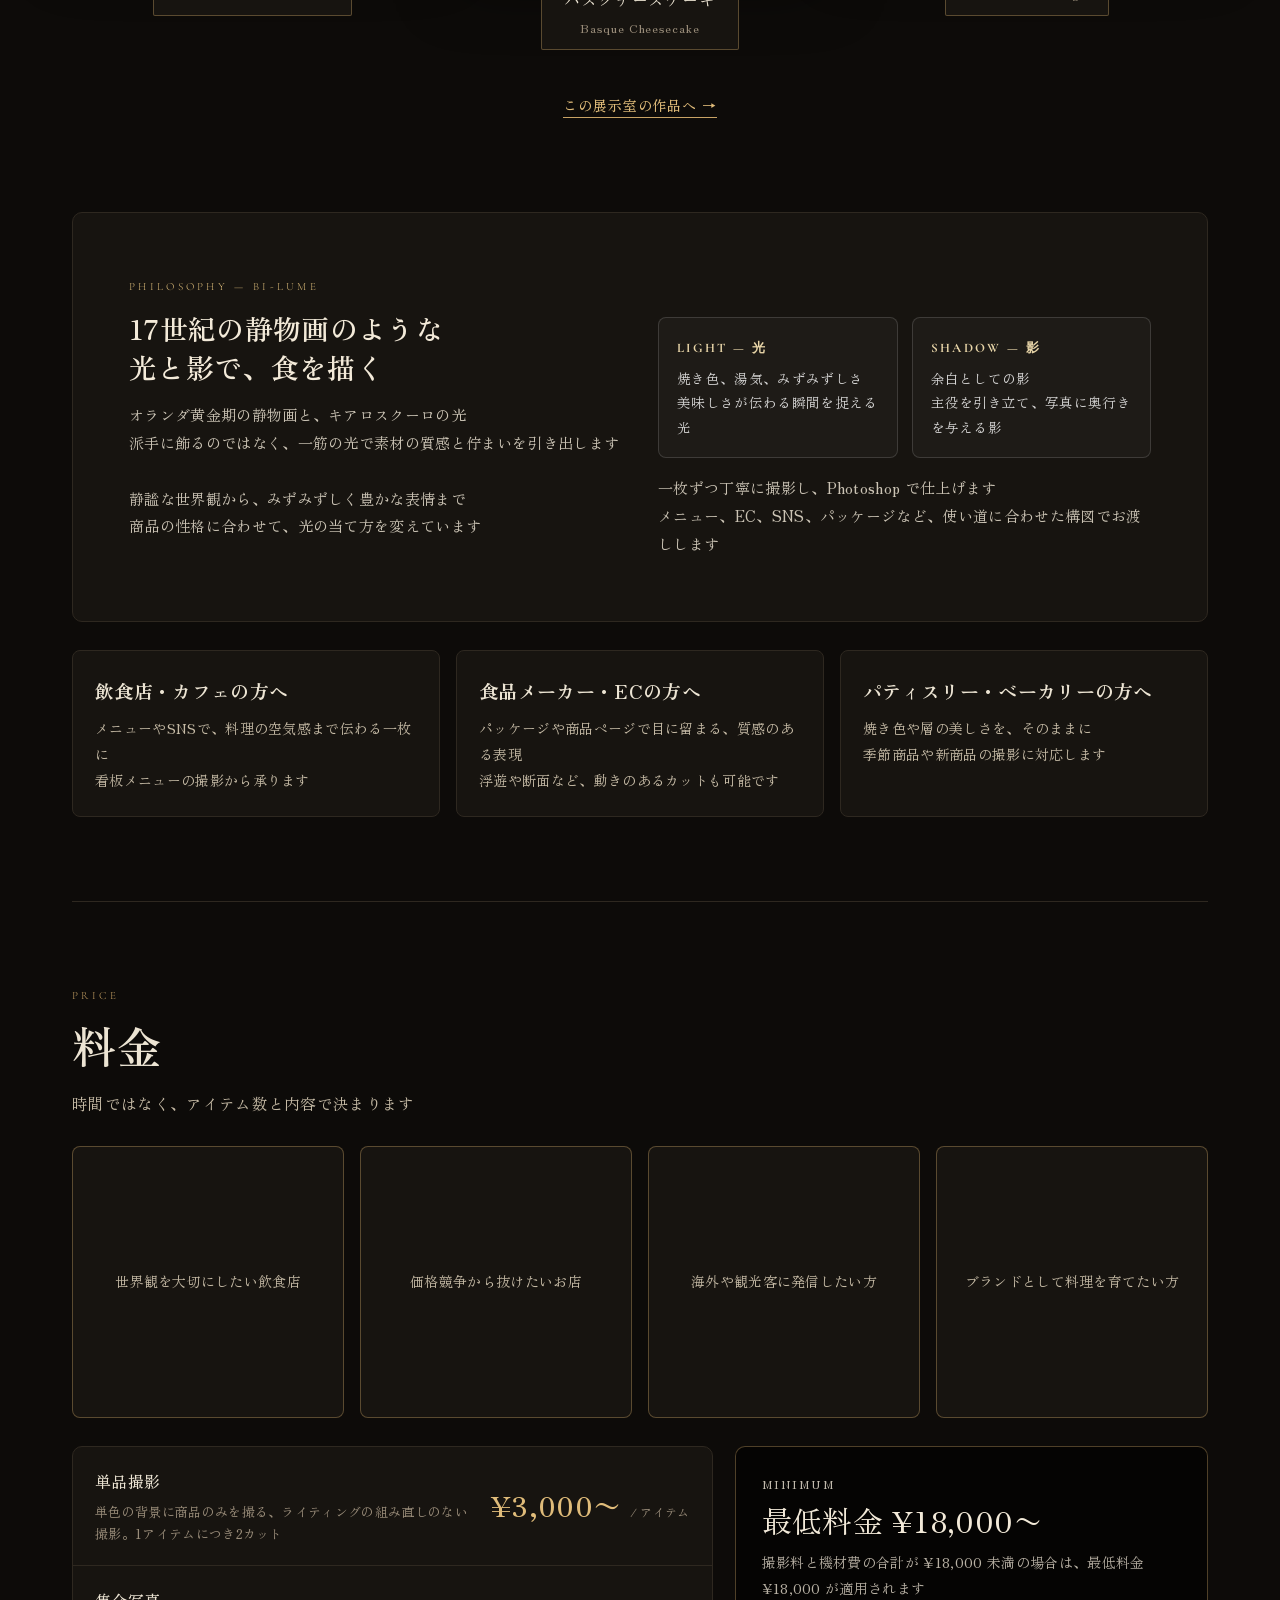
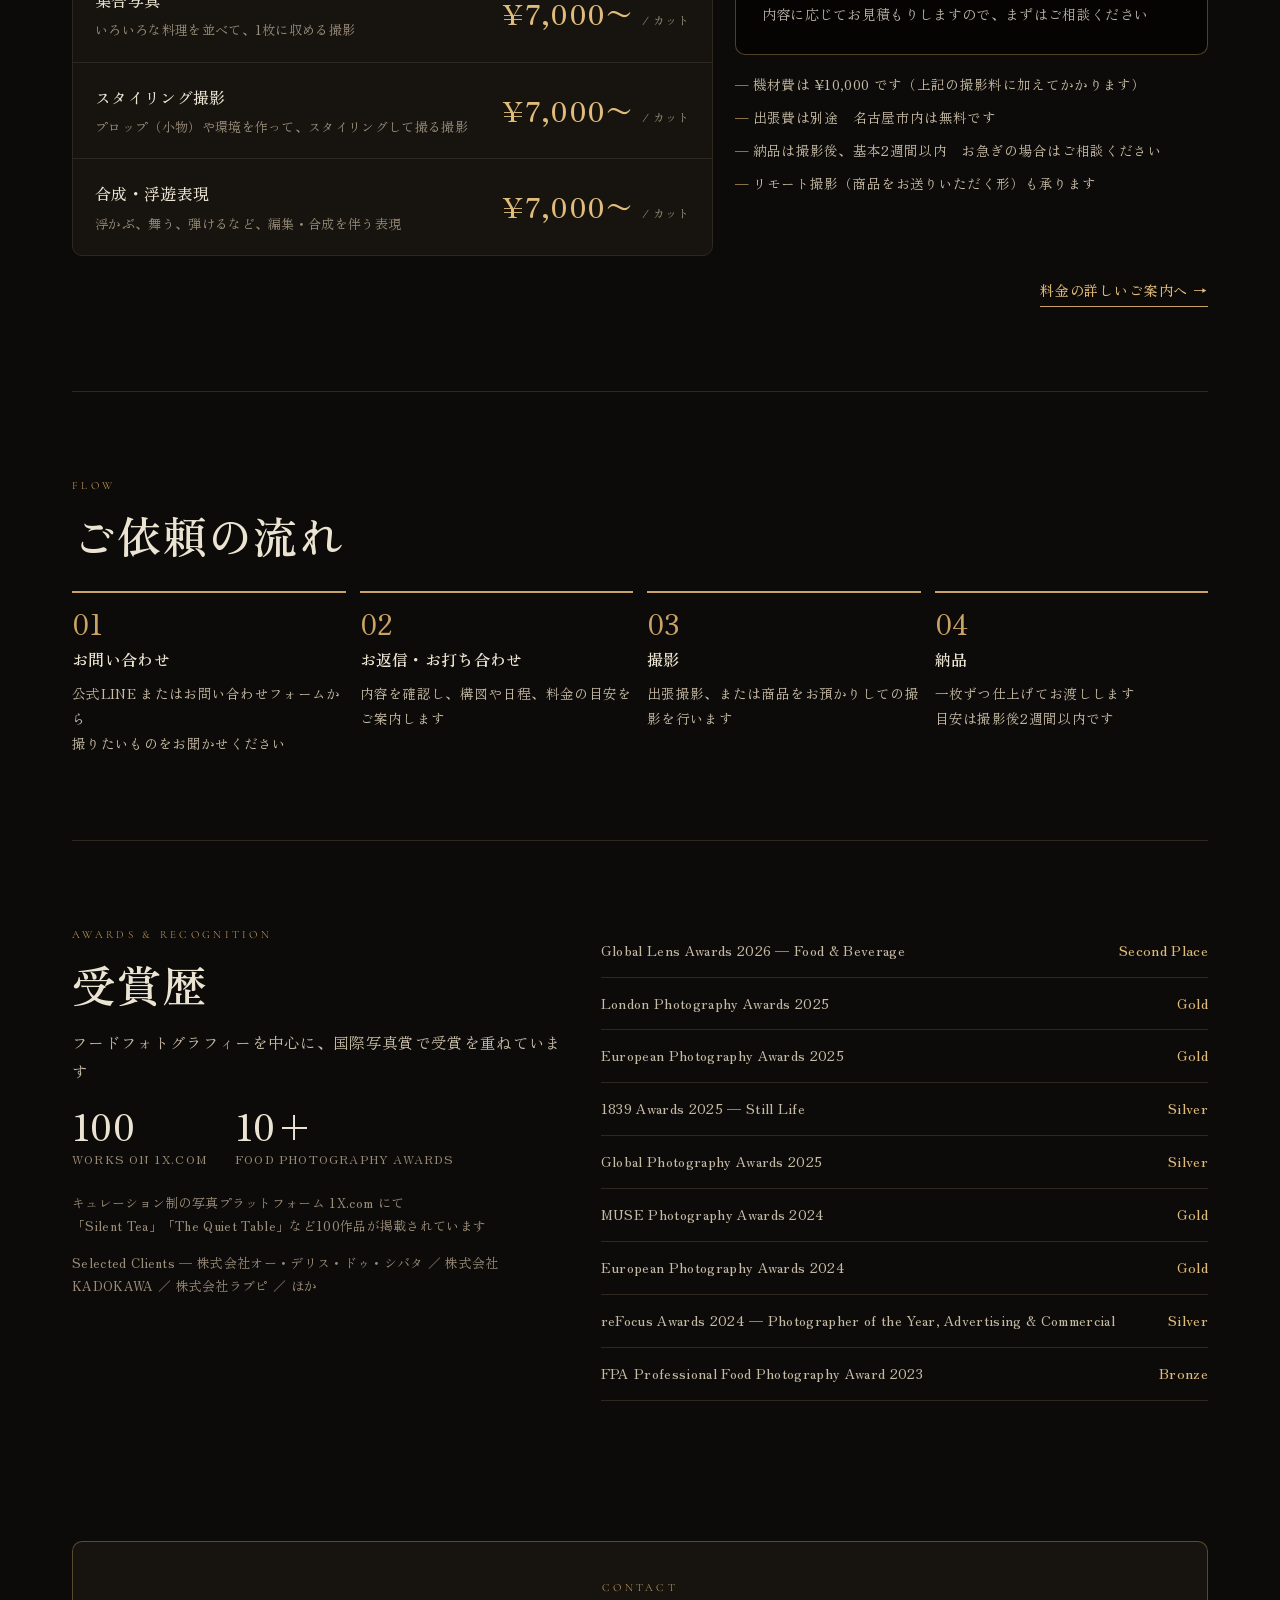
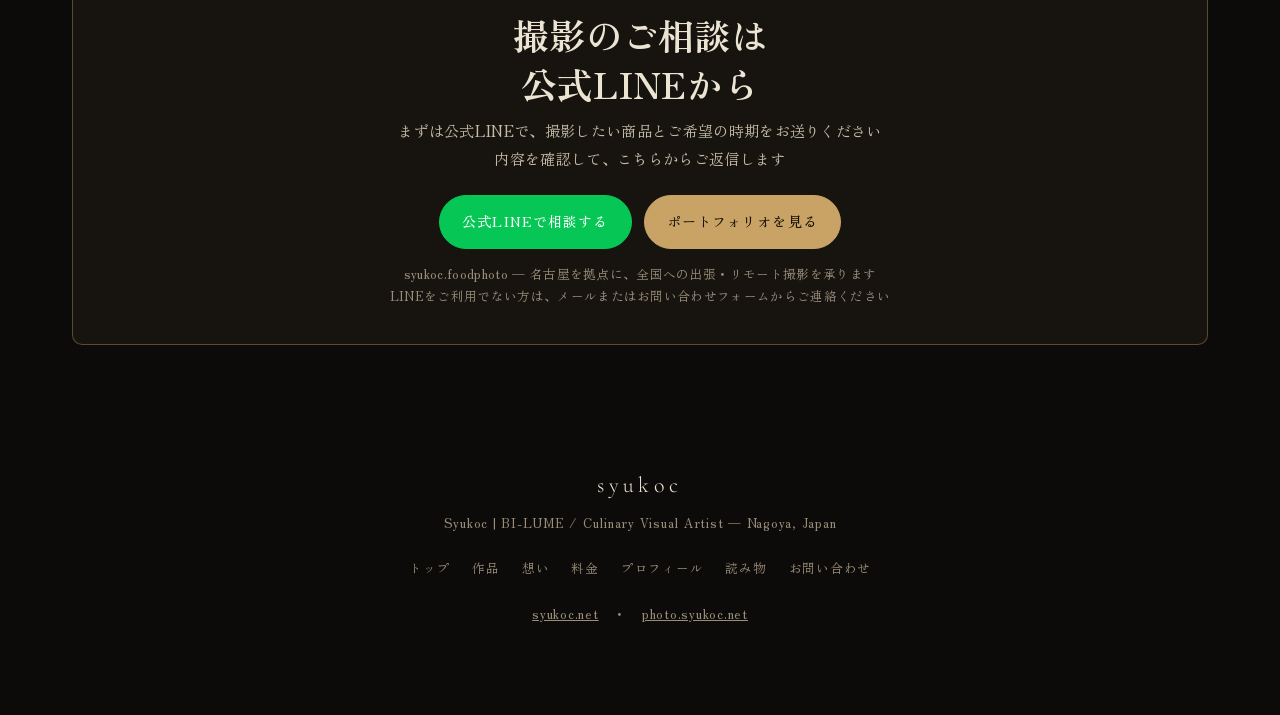
==== commit 0c3c7429: "相談ボタンを右下の固定ボタンに一本化し、お問い合わせページへ接続" ====
--- a/index.html
+++ b/index.html
@@ -17,7 +17,7 @@
   <a class="logo" href="index.html">syukoc.<span class="food">food</span>photo<small>BI-LUME — FOOD PHOTOGRAPHY, NAGOYA</small></a>
   <nav class="nav" aria-label="メインメニュー">
     <a href="collections/">作品</a><a href="philosophy/">想い</a><a href="services/">料金</a><a href="who-is-syukoc/">プロフィール</a><a href="読み物/">読み物</a>
-    <a class="cta" href="contact/">ご相談</a>
+    
   </nav>
 </header>
 <main>
@@ -261,7 +261,7 @@
   </div>
 
 </main>
-<a class="consult-fixed" href="https://lin.ee/RTCfIxx" target="_blank" rel="noopener">撮影のご相談</a>
+<a class="consult-fixed" href="contact/">撮影のご相談</a>
 <footer>
   <div class="f-logo">syukoc</div>
   <div>Syukoc | BI-LUME / Culinary Visual Artist — Nagoya, Japan</div>
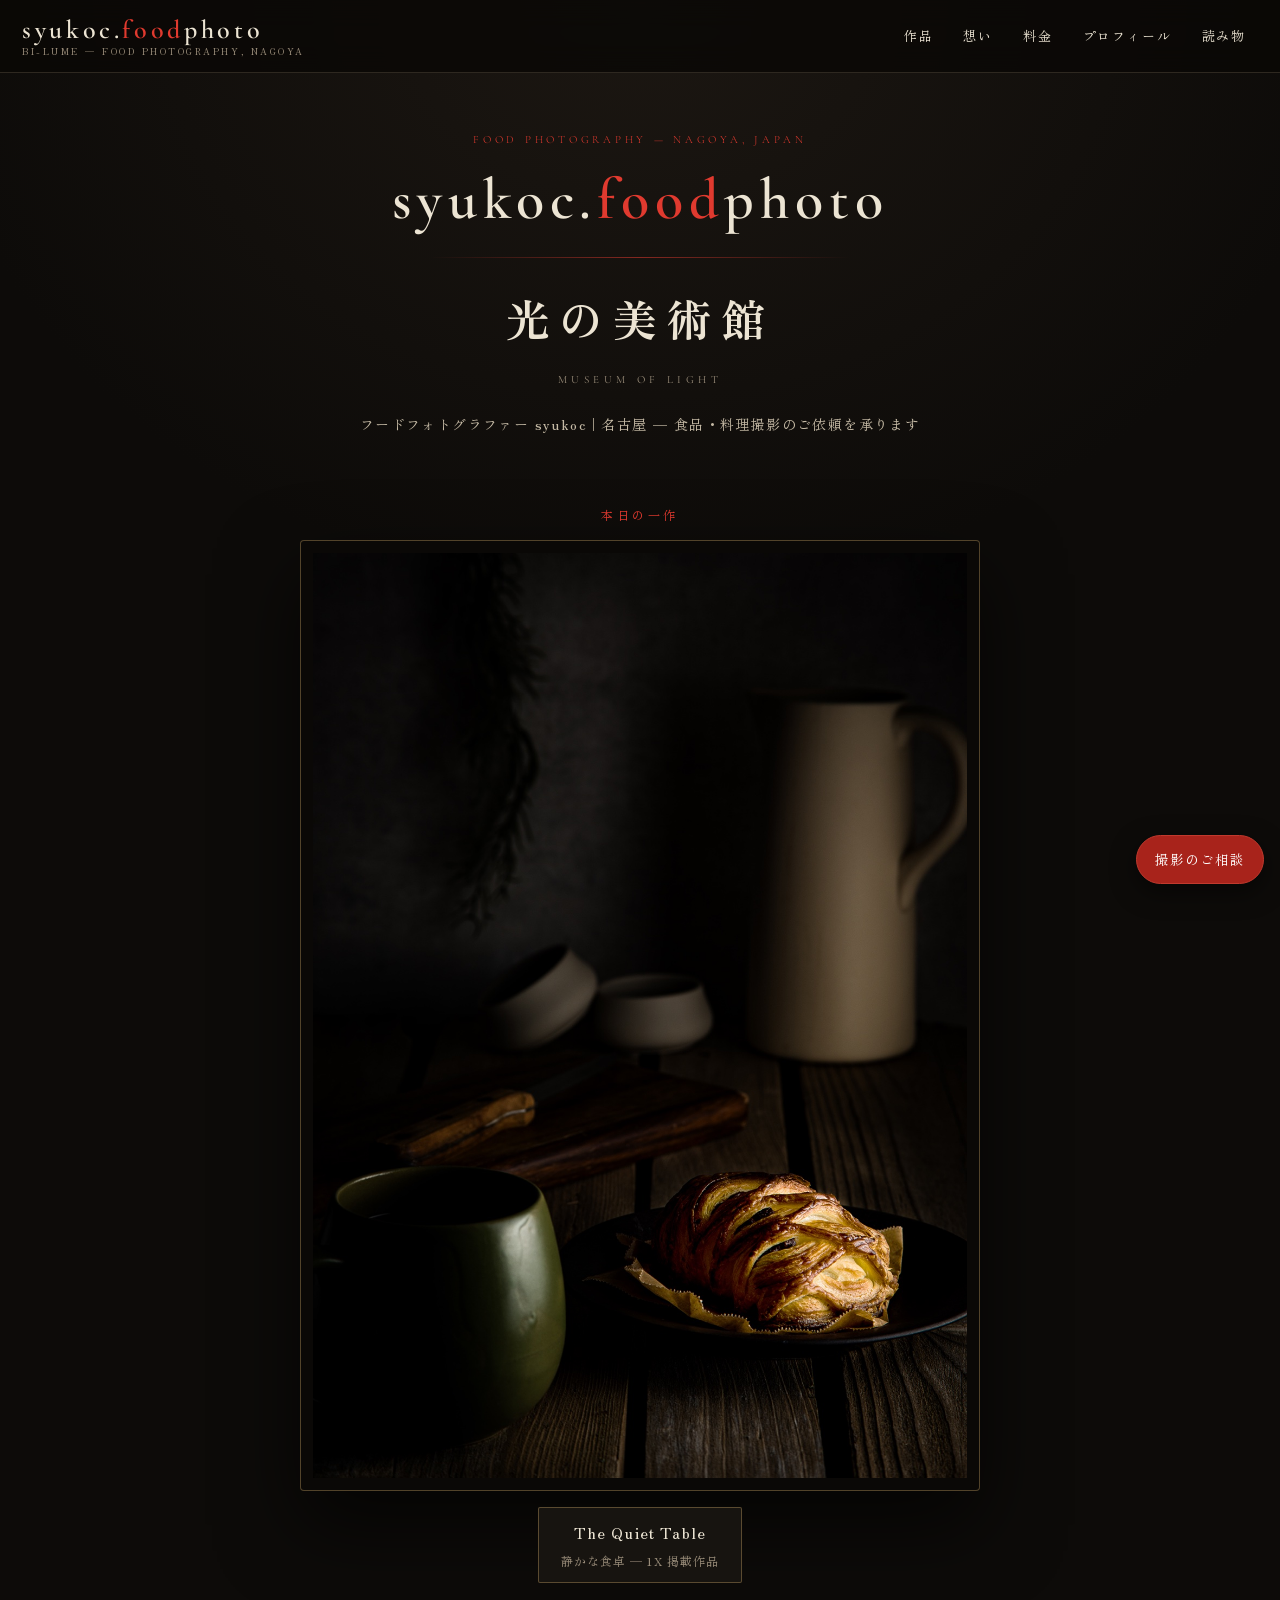
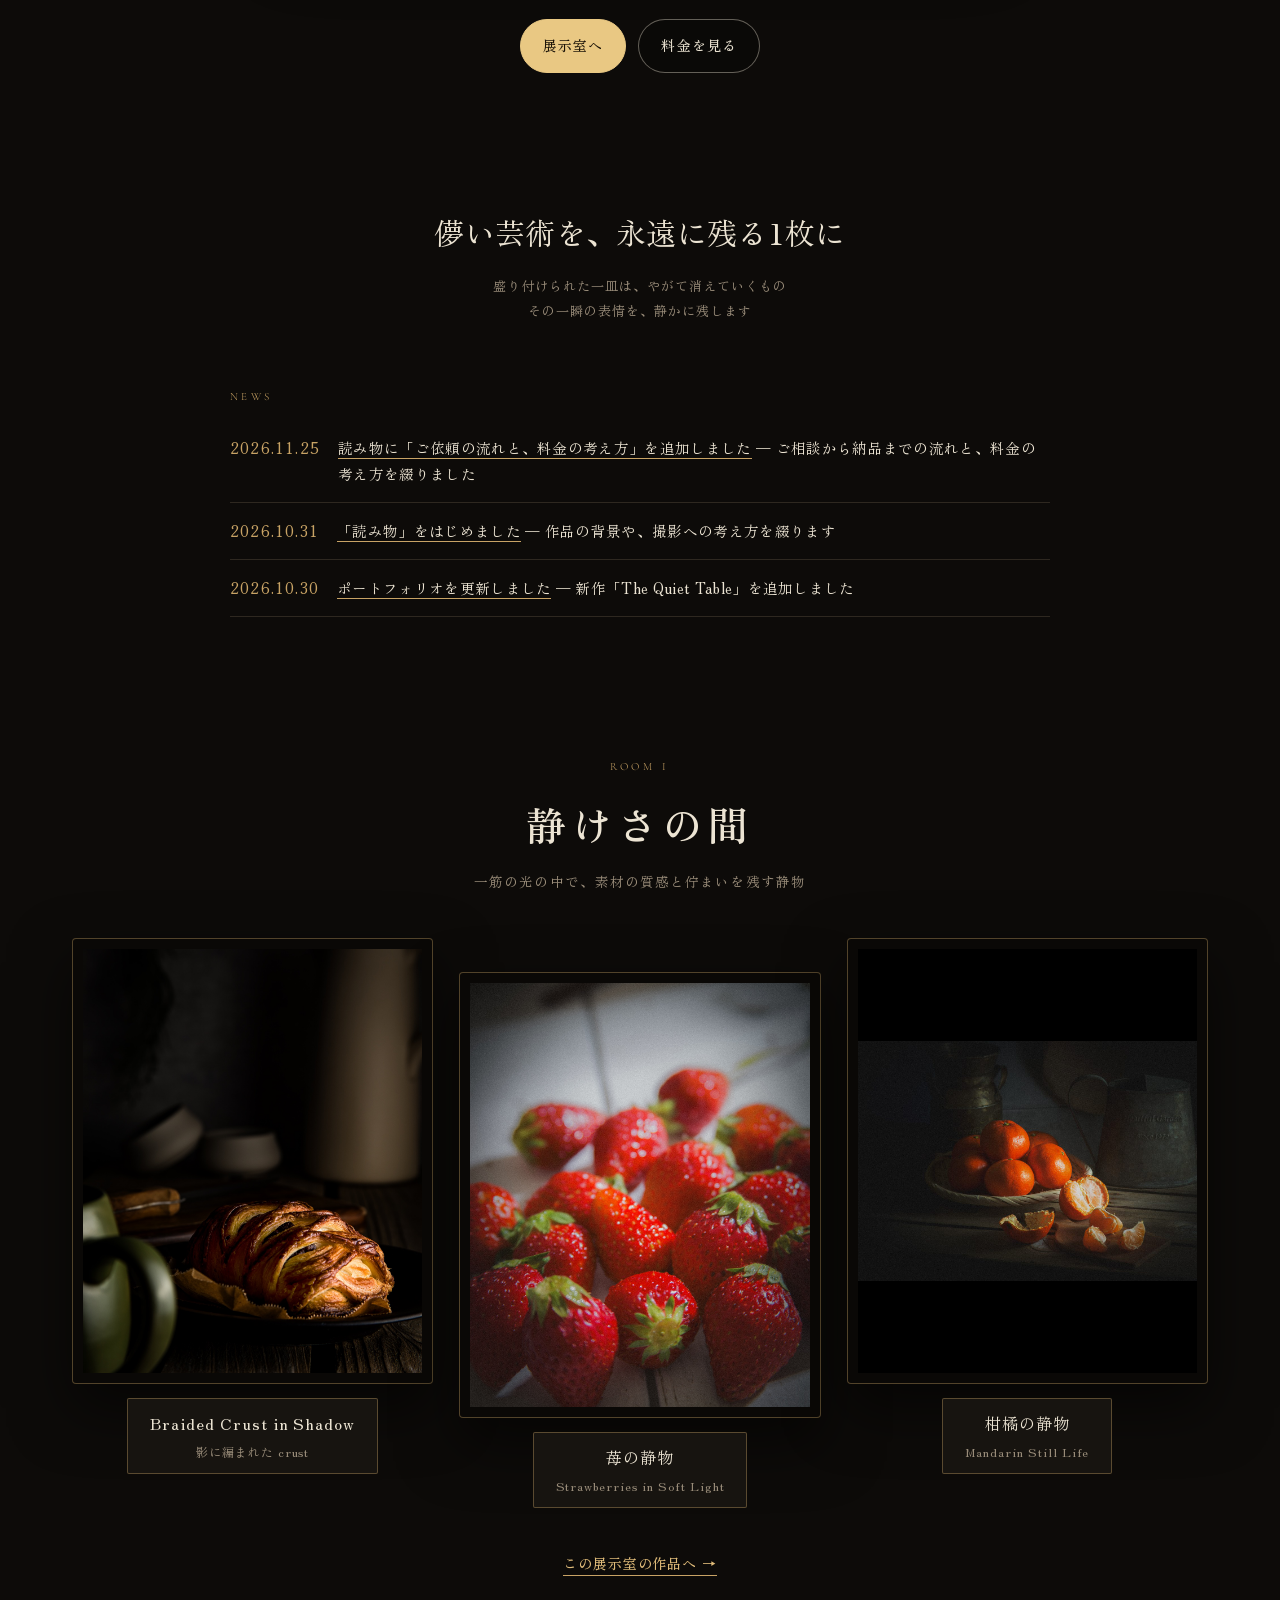
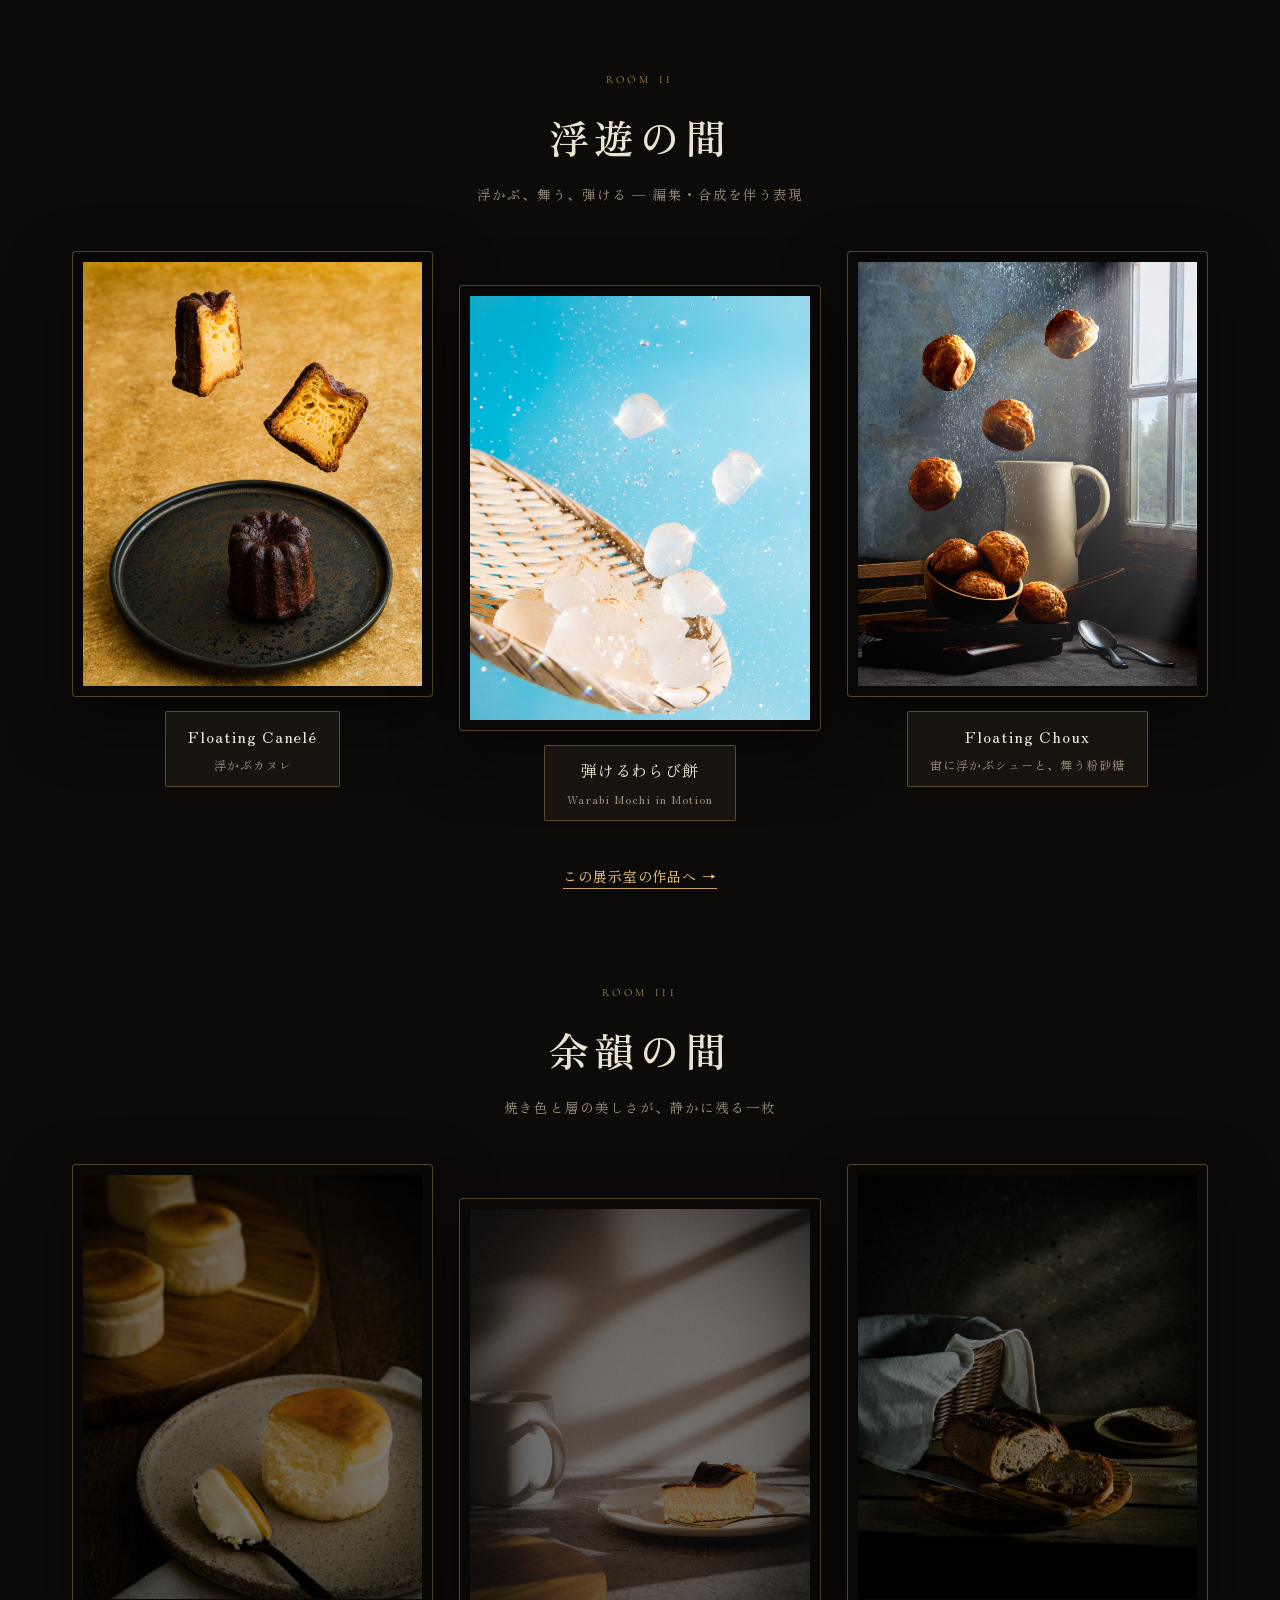
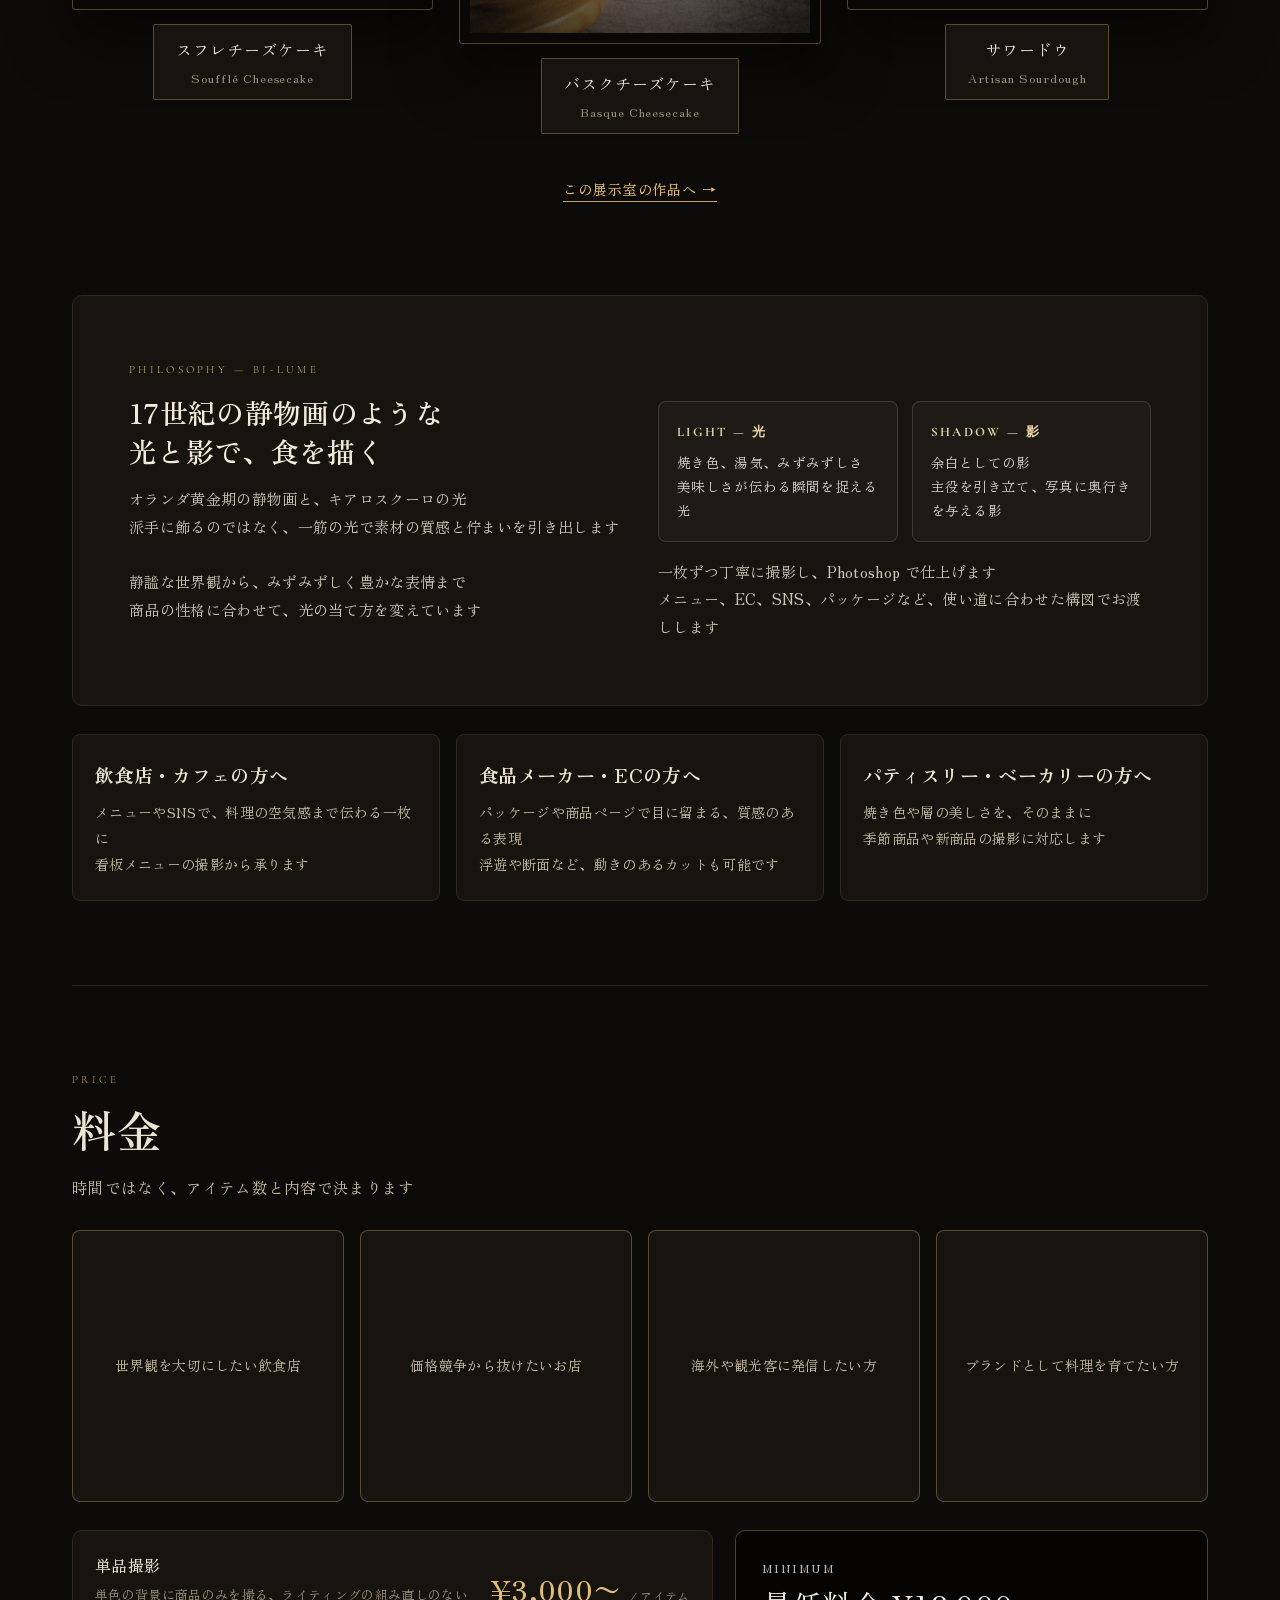
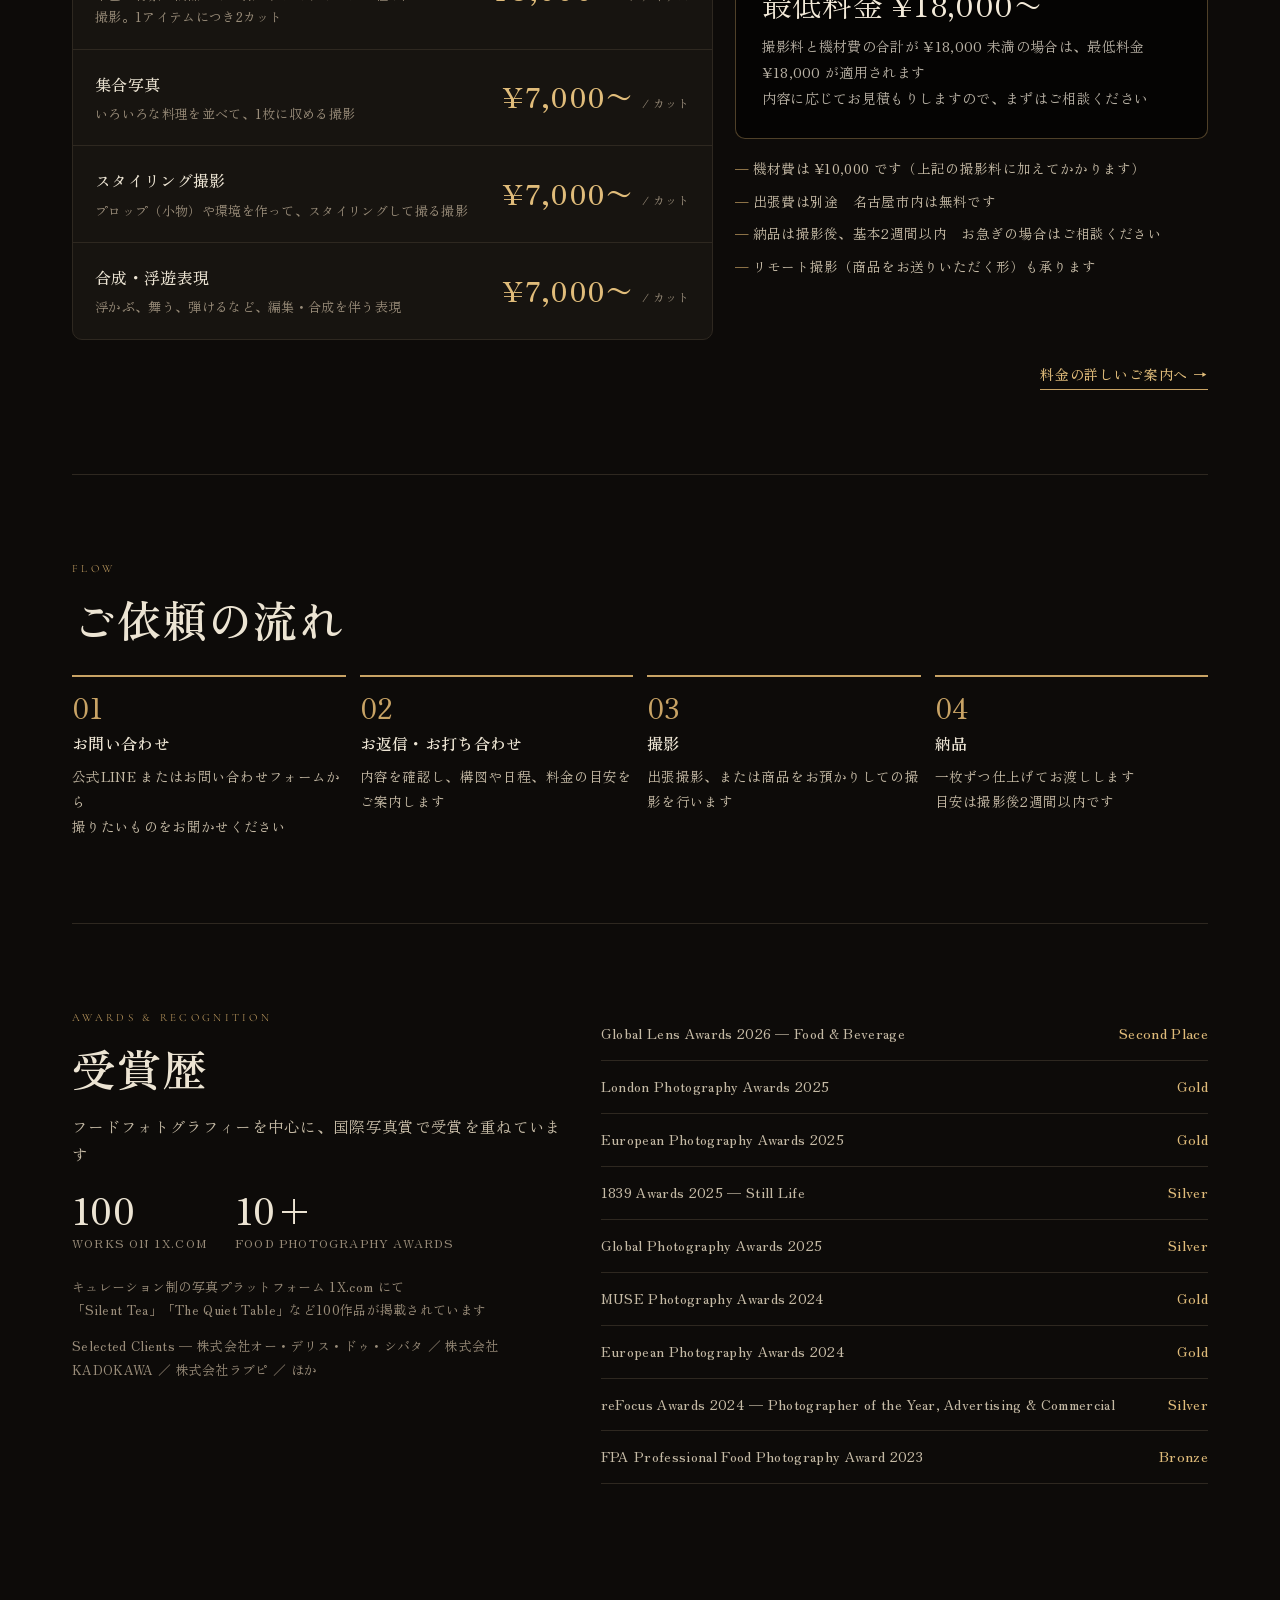
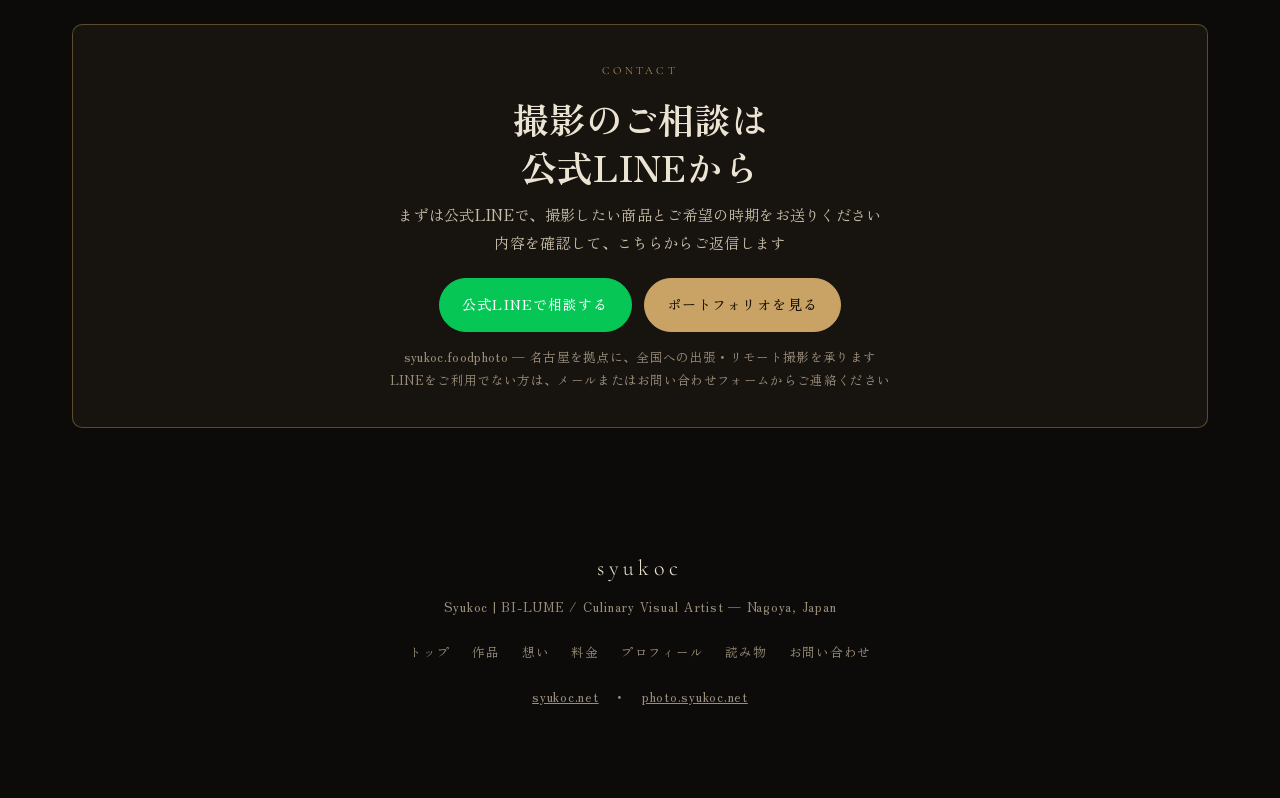
==== commit e88e9239: "News: Yomimono No.2 published" ====
--- a/index.html
+++ b/index.html
@@ -51,6 +51,7 @@
       <div class="news">
         <div class="label">News</div>
         <ul class="news-list">
+          <li><time datetime="2026-11-25">2026.11.25</time><span><a href="l/flow-and-pricing/">読み物に「ご依頼の流れと、料金の考え方」を追加しました</a> — ご相談から納品までの流れと、料金の考え方を綴りました</span></li>
           <li><time datetime="2026-10-31">2026.10.31</time><span><a href="読み物/">「読み物」をはじめました</a> — 作品の背景や、撮影への考え方を綴ります</span></li>
           <li><time datetime="2026-10-30">2026.10.30</time><span><a href="https://photo.syukoc.net" target="_blank" rel="noopener">ポートフォリオを更新しました</a> — 新作「The Quiet Table」を追加しました</span></li>
         </ul>
